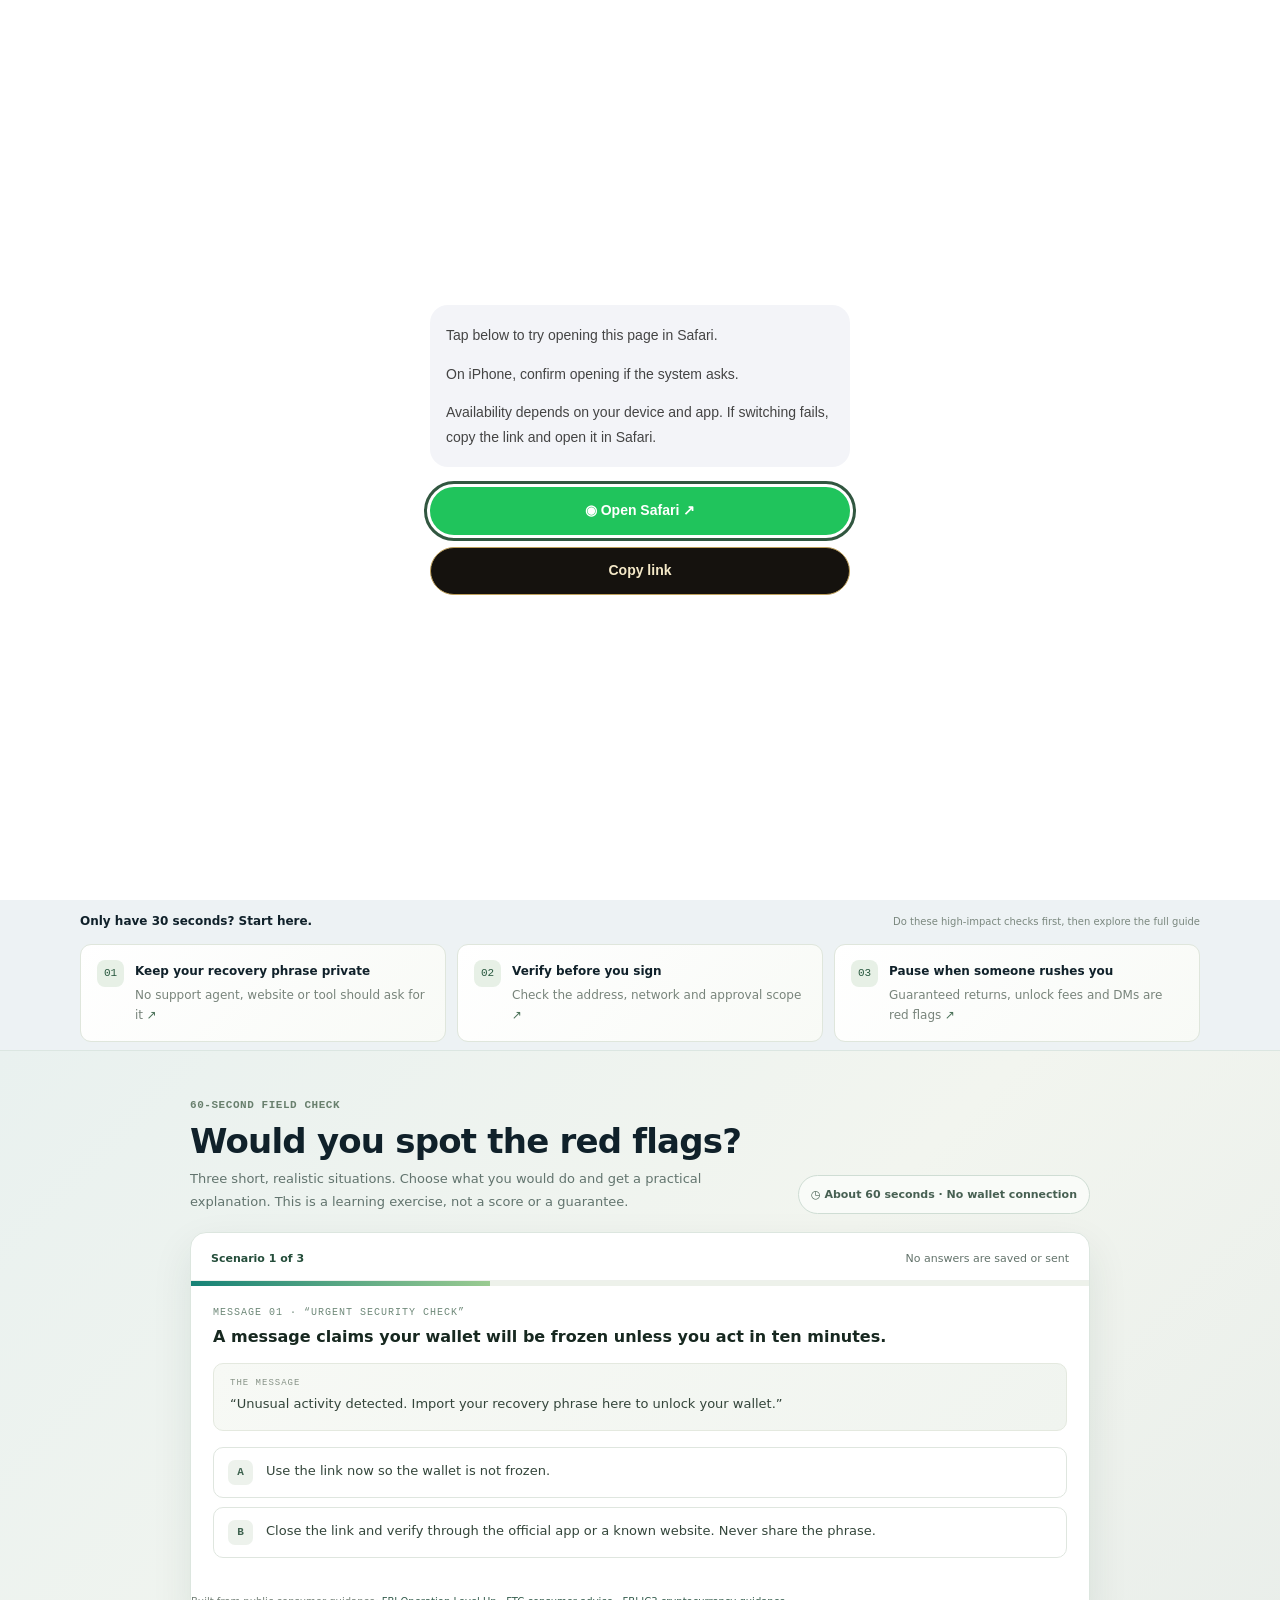
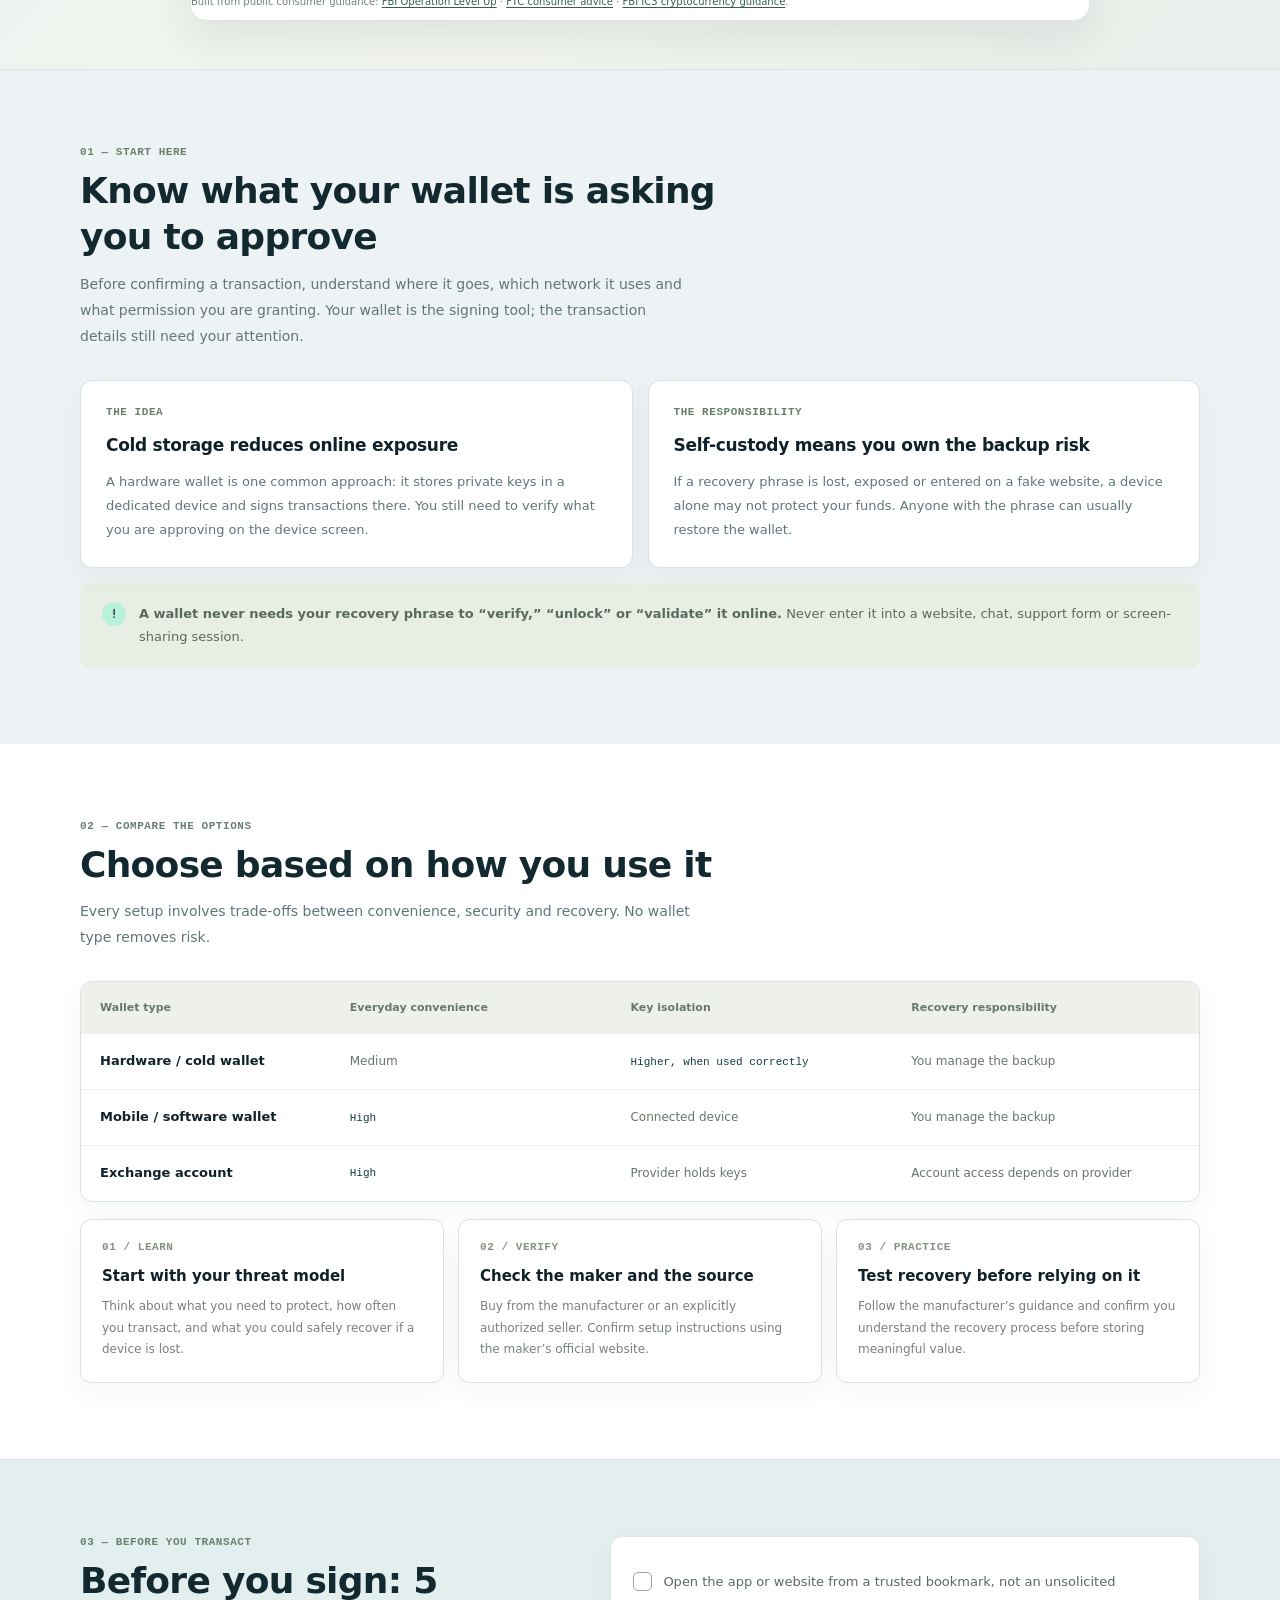
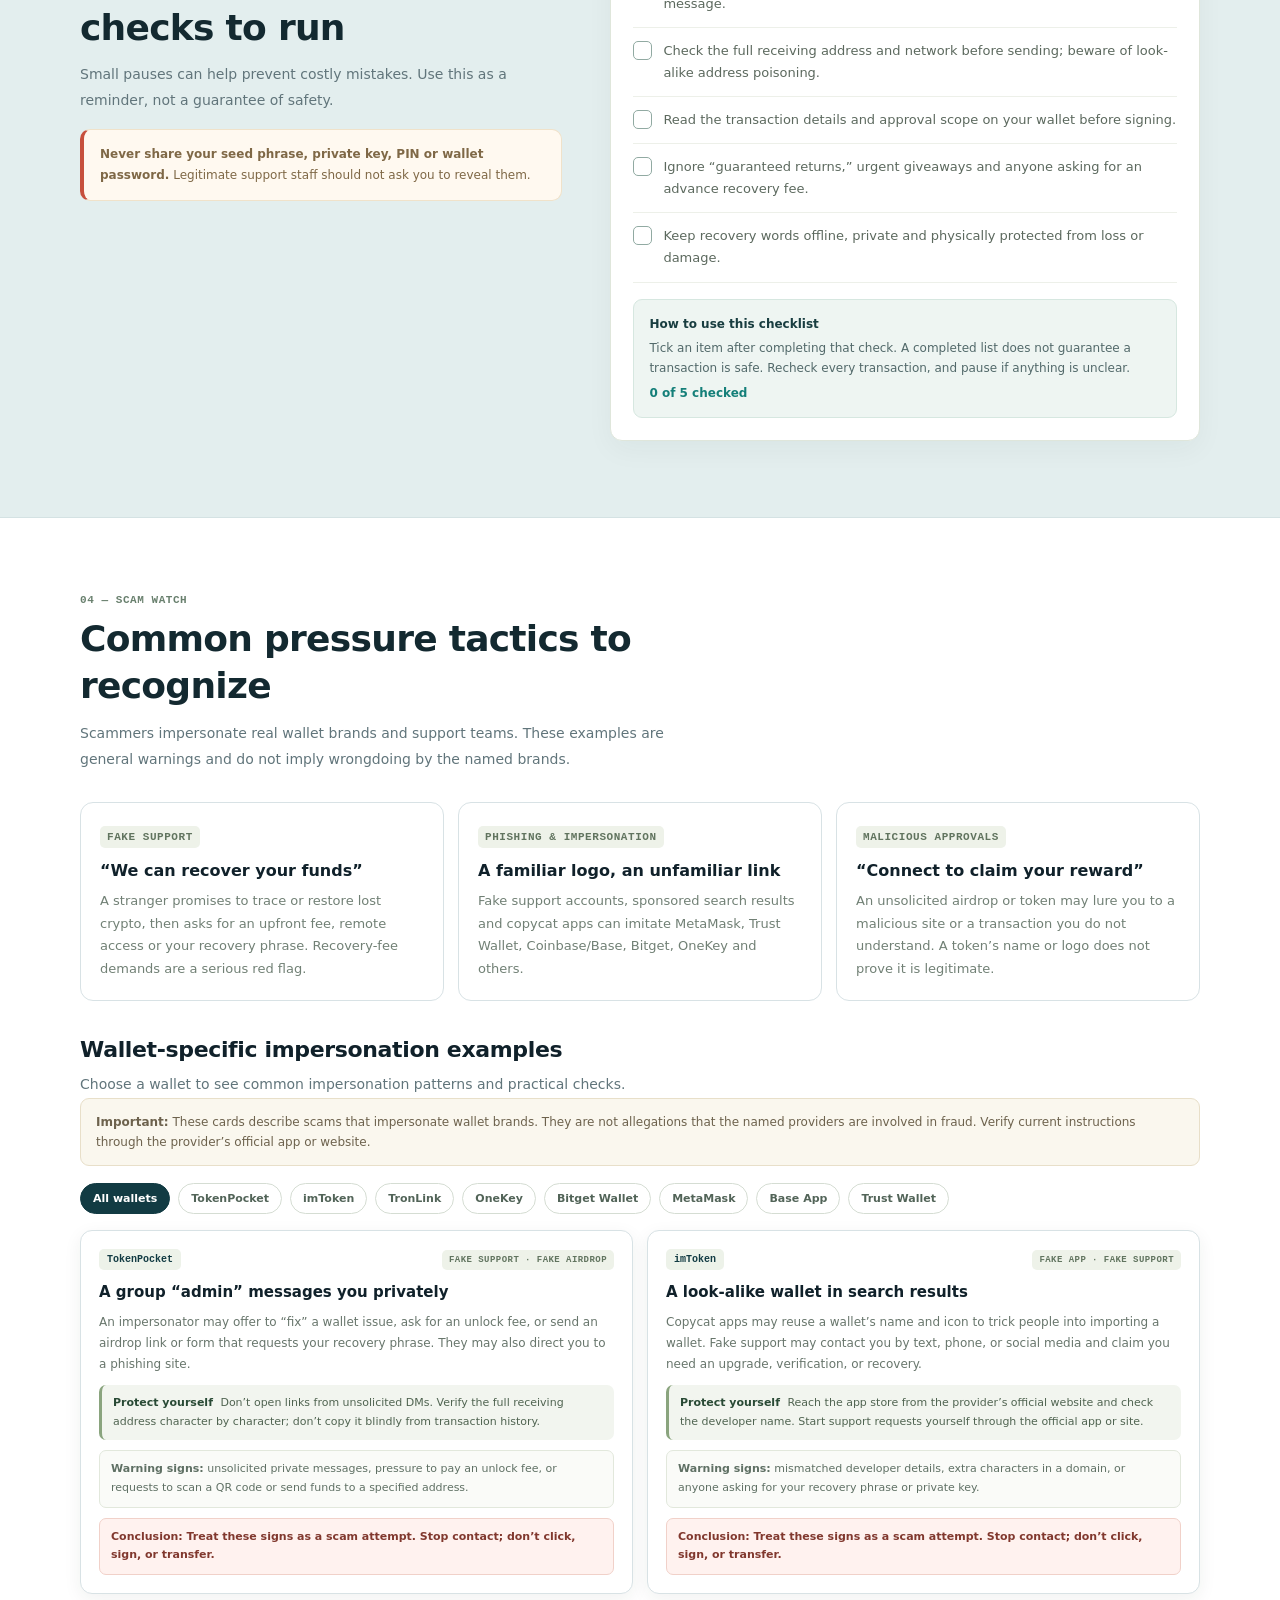
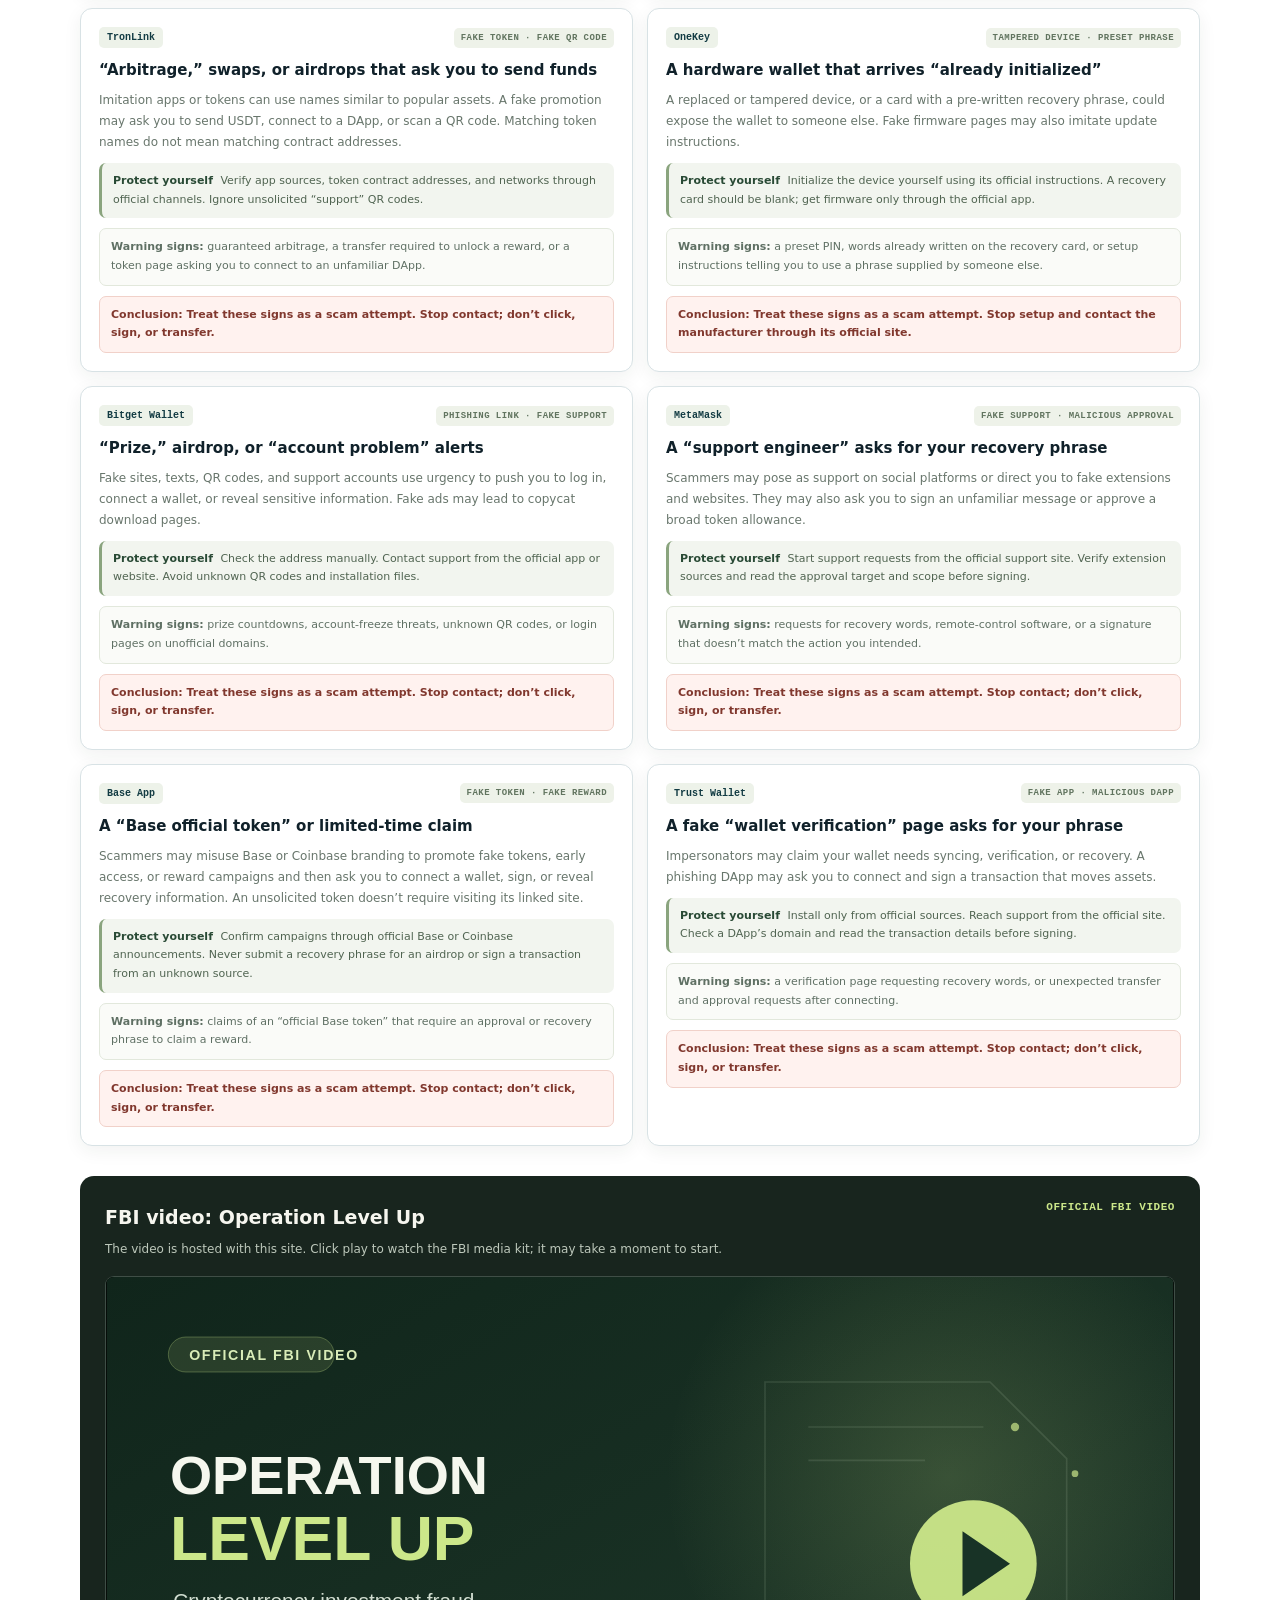
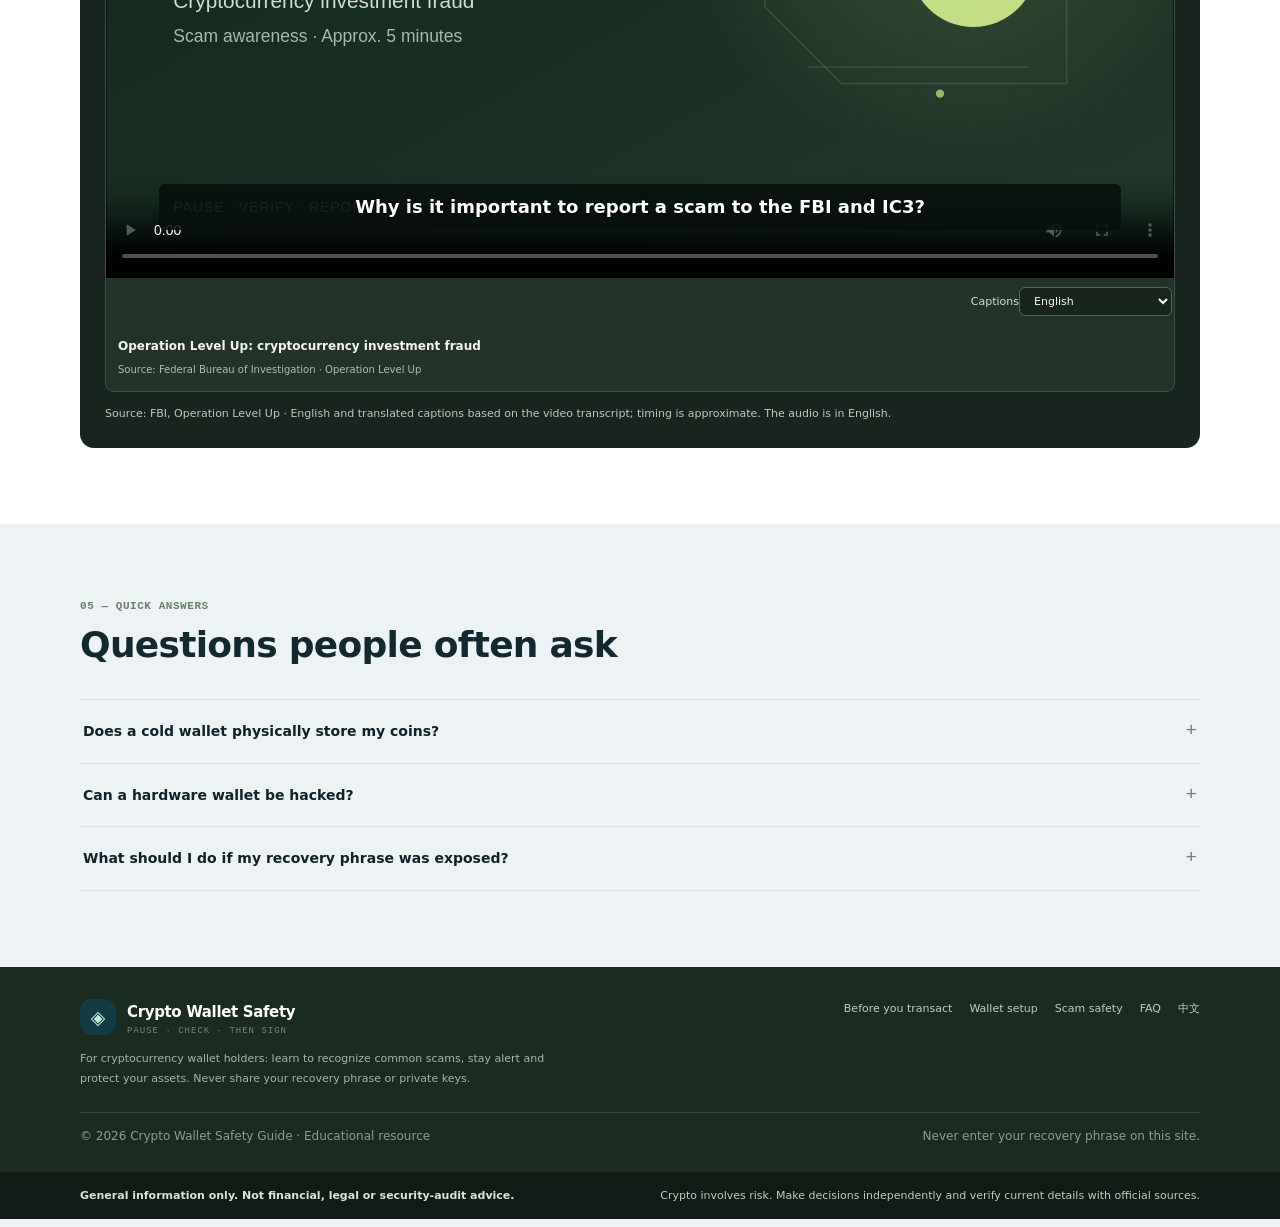
==== index.html @ dce1f58d "Show full-page Safari welcome with green launch and dark copy buttons" ====
<!doctype html>
<html lang="zh-CN">
<head><script src="language.js?v=20261005-9"></script>
<meta charset="utf-8">
<meta name="viewport" content="width=device-width,initial-scale=1">
<meta name="theme-color" content="#f5f5ef">
<meta name="description" content="冷钱包是什么、怎么选、如何安全备份？用清晰的入门指南了解冷钱包、硬件钱包、比特币冷存储与助记词安全。独立科普，不收集私钥或助记词。">
<meta name="keywords" content="冷钱包,冷钱包是什么,冷钱包安全吗,硬件钱包,比特币冷钱包,冷钱包怎么选,冷钱包怎么用,助记词安全">
<meta property="og:title" content="使用加密钱包交易前必读指南｜先检查，再签名">
<meta property="og:description" content="一份不卖钱包、不收集助记词的冷钱包入门指南。了解冷存储、硬件钱包选择与备份安全。">
<meta property="og:type" content="website">
<title>使用加密钱包交易前必读指南｜安全转账与防诈骗</title>
<style>
:root{--paper:#f5f5ef;--white:#fff;--ink:#18251e;--green:#244d3a;--lime:#cce78a;--muted:#778278;--line:#e4e8df;--warm:#e9eee5;--orange:#d4784d;--serif:Georgia,'Noto Sans SC',serif;--sans:'DM Sans','Noto Sans SC',sans-serif;--mono:'DM Mono',monospace}*{box-sizing:border-box}html{scroll-behavior:smooth;scroll-padding-top:82px}body{margin:0;color:var(--ink);background:var(--paper);font:14px/1.65 var(--sans);-webkit-font-smoothing:antialiased}a{color:inherit}.wrap{width:min(1120px,calc(100% - 56px));margin:auto}.topbar{height:70px;display:flex;align-items:center;justify-content:space-between;border-bottom:1px solid #dfe4db}.brand{display:flex;align-items:center;gap:11px;text-decoration:none;font-size:15px;font-weight:800;letter-spacing:-.4px}.brand-mark{width:33px;height:33px;border-radius:11px;background:var(--green);color:var(--lime);display:grid;place-items:center;font-size:17px}.brand small{display:block;font:9px var(--mono);letter-spacing:1px;color:#849087;margin-top:1px}.nav{display:flex;align-items:center;gap:27px}.nav a{font-size:11px;color:#68746b;text-decoration:none;transition:color .15s}.nav a:hover{color:var(--green)}.nav .nav-cta{padding:9px 13px;background:var(--green);color:white;border-radius:6px}.hero{padding:75px 0 67px;display:grid;grid-template-columns:1.06fr .94fr;align-items:center;gap:50px}.eyebrow{font:10px var(--mono);letter-spacing:1.7px;color:#69806e;text-transform:uppercase;display:flex;align-items:center;gap:9px}.eyebrow:before{content:'';height:1px;width:25px;background:#8aa07f}.hero h1{font-size:clamp(38px,5.6vw,65px);line-height:1.16;letter-spacing:-2.6px;margin:20px 0 17px;font-weight:600;max-width:560px}.hero h1 em{font-family:var(--serif);font-weight:400;color:var(--green);letter-spacing:-2px}.hero-copy{max-width:450px;color:#667269;font-size:14px;line-height:1.9}.hero-actions{display:flex;gap:10px;margin-top:27px;flex-wrap:wrap}.btn{display:inline-flex;align-items:center;justify-content:center;gap:8px;border-radius:6px;padding:12px 16px;text-decoration:none;font:600 11px var(--sans);border:1px solid transparent;cursor:pointer;transition:.18s}.btn-primary{color:white;background:var(--green)}.btn-primary:hover{background:#173c2b;transform:translateY(-1px)}.btn-outline{border-color:#d5ddd3;background:transparent;color:#415347}.btn-outline:hover{background:#fff}.hero-trust{margin-top:21px;display:flex;align-items:center;gap:16px;color:#7e897f;font-size:10px}.hero-trust span{display:flex;align-items:center;gap:6px}.hero-trust b{font-size:12px;color:var(--green)}.hero-art{min-height:390px;position:relative;display:grid;place-items:center}.orb{position:absolute;width:340px;height:340px;border-radius:50%;background:radial-gradient(circle at 40% 35%,#dfe9d6,#e7ebdf 58%,#eff0e7 70%);filter:blur(.2px)}.device{position:relative;width:212px;height:312px;border-radius:27px;background:linear-gradient(140deg,#29372e,#121d17 75%);box-shadow:0 28px 55px #1c302226,0 7px 16px #17231a22;transform:rotate(-7deg);display:flex;flex-direction:column;align-items:center;padding:23px 19px;color:white}.device-top{width:100%;display:flex;justify-content:space-between;align-items:center;color:#98a89b;font:8px var(--mono);letter-spacing:.8px}.device-hole{width:6px;height:6px;border-radius:50%;background:#617064}.device-screen{margin-top:42px;width:100%;height:110px;border:1px solid #46554a;border-radius:11px;background:linear-gradient(145deg,#1b2b20,#101912);display:grid;place-items:center;position:relative;overflow:hidden}.screen-glyph{font-size:36px;color:var(--lime);text-shadow:0 0 20px #cce78a4d}.screen-bottom{position:absolute;bottom:10px;font:7px var(--mono);letter-spacing:1px;color:#91a091}.device-button{width:39px;height:39px;border:1px solid #667368;border-radius:50%;margin-top:19px;display:grid;place-items:center;color:#c2cfbf;font-size:12px}.device-base{margin-top:auto;font:8px var(--mono);letter-spacing:2px;color:#96a398}.float-card{position:absolute;background:#fff;border:1px solid #e6e9e1;box-shadow:0 14px 35px #26342612;border-radius:8px;padding:12px 14px}.float-card.one{top:51px;right:14px}.float-card.two{bottom:50px;left:0}.float-kicker{font:8px var(--mono);color:#8b978c;letter-spacing:.8px}.float-main{font-size:11px;font-weight:700;margin-top:4px;display:flex;align-items:center;gap:7px}.float-icon{width:23px;height:23px;border-radius:6px;background:#edf2e8;display:grid;place-items:center;color:var(--green)}.trust-strip{border-top:1px solid var(--line);border-bottom:1px solid var(--line);padding:17px 0;display:flex;align-items:center;justify-content:center;gap:23px;color:#748075;font-size:10px}.trust-strip strong{color:#44584a;font-weight:600}.trust-item{display:flex;align-items:center;gap:7px}.trust-item i{font-style:normal;color:var(--green);font-size:13px}.section{padding:75px 0}.section-head{max-width:600px;margin-bottom:29px}.kicker{font:9px var(--mono);letter-spacing:1.6px;text-transform:uppercase;color:#788879;margin-bottom:10px}.section h2{font-size:31px;line-height:1.35;letter-spacing:-1px;font-weight:600;margin:0 0 10px}.section-intro{font-size:12px;color:#748075;line-height:1.85;margin:0;max-width:560px}.definition-grid{display:grid;grid-template-columns:1fr 1fr;gap:14px}.info-card{border:1px solid var(--line);border-radius:10px;background:#fff;padding:23px 24px}.info-card h3{font-size:15px;margin:0 0 8px;letter-spacing:-.3px}.info-card p{color:#758076;font-size:11px;line-height:1.85;margin:0}.info-tag{font:8px var(--mono);letter-spacing:.8px;color:#66816a;margin-bottom:13px}.callout{border-radius:9px;background:#e9eee4;padding:19px 22px;display:flex;gap:13px;align-items:flex-start;margin-top:14px;color:#596a5d;font-size:11px;line-height:1.8}.callout-mark{height:23px;width:23px;border-radius:50%;background:white;display:grid;place-items:center;flex:0 0 auto;color:var(--green)}.comparison{border:1px solid var(--line);border-radius:10px;background:#fff;overflow:hidden}.compare-head,.compare-row{display:grid;grid-template-columns:1.1fr 1.3fr 1.3fr 1.3fr;align-items:center;gap:10px;padding:15px 18px}.compare-head{background:#edf1e9;color:#68776b;font-size:9px;font-weight:700}.compare-row{border-top:1px solid #edf0e9;font-size:10px;color:#68746a}.compare-row strong{font-size:11px;color:var(--ink)}.check{font:10px var(--mono);color:var(--green)}.cross{font:10px var(--mono);color:#ac8069}.choose{display:grid;grid-template-columns:repeat(3,1fr);gap:13px;margin-top:16px}.choose-card{border:1px solid var(--line);border-radius:9px;background:#fff;padding:19px}.choose-num{font:9px var(--mono);color:#849184}.choose-card h3{font-size:13px;margin:10px 0 7px}.choose-card p{font-size:10px;line-height:1.8;color:#788279;margin:0}.choose-card .hint{margin-top:13px;padding-top:11px;border-top:1px solid #edf0e9;color:#526c56;font-size:9px}.checklist-section{background:#e8eee4;border-top:1px solid #dce5d9;border-bottom:1px solid #dce5d9}.checklist-layout{display:grid;grid-template-columns:.9fr 1.1fr;gap:50px;align-items:start}.checklist-box{background:white;border:1px solid #dfe6db;border-radius:10px;padding:21px}.check-row{display:flex;gap:10px;padding:11px 0;border-bottom:1px solid #edf0e9;color:#5c695e;font-size:10px;line-height:1.65}.check-row:last-child{border:0}.checkbox{width:16px;height:16px;border:1px solid #9bab98;border-radius:4px;flex:0 0 auto;margin-top:1px}.check-cta{display:flex;align-items:center;justify-content:space-between;gap:10px;margin-top:14px;padding-top:14px;border-top:1px solid #edf0e9}.check-cta small{color:#879187;font-size:9px}.warning{background:#fff9f0;border:1px solid #f0e2ca;color:#7f6846;border-radius:8px;padding:13px 15px;font-size:10px;line-height:1.75;margin-top:14px}.faq-list{border-top:1px solid var(--line)}details{border-bottom:1px solid var(--line)}summary{list-style:none;cursor:pointer;padding:18px 3px;display:flex;justify-content:space-between;gap:18px;align-items:center;font-size:12px;font-weight:600}summary::-webkit-details-marker{display:none}summary:after{content:'+';font:18px var(--mono);color:#71826f}details[open] summary:after{content:'−'}details p{margin:-3px 30px 18px 3px;color:#748075;font-size:11px;line-height:1.9;max-width:780px}details a{color:#365b42}.sources{margin-top:25px;display:flex;gap:9px;align-items:center;flex-wrap:wrap;color:#839084;font-size:9px}.sources a{color:#526c56;text-decoration:underline;text-underline-offset:3px}.footer{background:#1a2c20;color:#dce6d7;padding:30px 0 25px}.footer-main{display:flex;justify-content:space-between;gap:25px;align-items:flex-start}.footer .brand{color:white}.footer p{font-size:9px;line-height:1.8;color:#a6b4a4;max-width:440px;margin:13px 0 0}.footer-links{display:flex;gap:16px;flex-wrap:wrap}.footer-links a{font-size:9px;color:#c0cdbd;text-decoration:none}.footer-bottom{margin-top:24px;padding-top:13px;border-top:1px solid #ffffff20;color:#8f9d8e;font-size:8px;display:flex;justify-content:space-between;gap:12px}.toast{position:fixed;bottom:18px;left:50%;transform:translate(-50%,15px);padding:10px 15px;border-radius:7px;background:#1c3022;color:white;font-size:11px;opacity:0;pointer-events:none;transition:.2s;z-index:5}.toast.show{opacity:1;transform:translate(-50%,0)}
@media(max-width:800px){.wrap{width:min(100% - 38px,650px)}.nav{gap:15px}.hero{gap:22px;padding:55px 0 48px}.hero-art{min-height:325px}.orb{width:280px;height:280px}.device{transform:scale(.86) rotate(-7deg)}.float-card.one{right:-2px}.float-card.two{left:-2px}.section{padding:57px 0}.checklist-layout{gap:25px}.trust-strip{gap:13px}}
@media(max-width:620px){html{scroll-padding-top:15px}.wrap{width:calc(100% - 34px)}.topbar{height:auto;min-height:62px;flex-wrap:wrap;padding:12px 0;gap:12px}.brand{font-size:14px}.brand-mark{width:31px;height:31px}.nav{width:100%;order:2;justify-content:space-between;gap:6px;padding-top:10px;border-top:1px solid var(--line)}.nav a{font-size:9px}.nav .nav-cta{padding:6px 9px}.hero{grid-template-columns:1fr;gap:8px;padding:43px 0 32px}.hero h1{font-size:43px;letter-spacing:-1.8px;margin:15px 0 13px}.hero-copy{font-size:12px;max-width:390px}.hero-actions{margin-top:19px}.btn{padding:11px 13px}.hero-trust{gap:10px;font-size:9px;flex-wrap:wrap}.hero-art{min-height:290px;margin-top:0}.orb{width:255px;height:255px}.device{transform:scale(.78) rotate(-7deg)}.float-card.one{right:3px;top:31px}.float-card.two{left:0;bottom:29px}.trust-strip{justify-content:flex-start;overflow:auto;white-space:nowrap;padding:13px 0;font-size:9px;gap:13px}.section{padding:49px 0}.section h2{font-size:25px;letter-spacing:-.7px}.section-intro{font-size:11px}.definition-grid{grid-template-columns:1fr;gap:9px}.info-card{padding:17px}.info-card h3{font-size:14px}.info-card p{font-size:10px}.callout{font-size:10px;padding:15px}.compare-head,.compare-row{grid-template-columns:1.1fr 1fr 1fr;gap:7px;padding:12px 10px}.compare-head span:first-child{display:none}.compare-row strong{grid-column:1/-1;font-size:10px}.compare-head span{font-size:8px}.compare-row{font-size:9px}.choose{grid-template-columns:1fr;gap:8px}.choose-card{padding:15px}.choose-card h3{margin:6px 0}.choose-card .hint{margin-top:8px;padding-top:8px}.checklist-layout{grid-template-columns:1fr;gap:18px}.checklist-box{padding:15px}.check-row{font-size:9px;padding:9px 0}.check-cta{align-items:flex-start;flex-direction:column}.warning{font-size:9px}.faq-list summary{font-size:11px;padding:15px 2px}.faq-list details p{font-size:10px;margin-right:15px}.footer-main{flex-direction:column}.footer-bottom{flex-direction:column;gap:4px}.footer-links{gap:13px}}
.language-switch{max-width:140px;border:1px solid #d8e2e5;border-radius:8px;background:#fff;padding:7px 9px;color:#244d3a;font:600 11px var(--sans)}@media(max-width:650px){.language-switch{max-width:115px;padding:6px 7px}}
</style>
<script type="application/ld+json">
{"@context":"https://schema.org","@type":"FAQPage","mainEntity":[{"@type":"Question","name":"冷钱包是什么？","acceptedAnswer":{"@type":"Answer","text":"冷钱包通常指让私钥保持离线的钱包方式。硬件钱包是常见形式之一；冷存储是密钥管理方式，不代表资产没有风险。"}},{"@type":"Question","name":"冷钱包和硬件钱包一样吗？","acceptedAnswer":{"@type":"Answer","text":"不完全一样。硬件钱包是一种专用设备，冷存储描述的是让私钥离线保存或签名的方式。"}},{"@type":"Question","name":"冷钱包助记词可以拍照或存云盘吗？","acceptedAnswer":{"@type":"Answer","text":"不建议。助记词或钱包备份不应分享，也不应做截图、照片或云端数字副本。具体恢复和备份方法应以设备厂商的官方说明为准。"}}]}
</script>
<style>
.scam-section{background:#f0f1e9;border-top:1px solid #e1e5da;border-bottom:1px solid #e1e5da}.scam-disclaimer{display:flex;gap:11px;align-items:flex-start;padding:14px 16px;border:1px solid #e5dec9;background:#faf7ed;border-radius:8px;color:#746746;font-size:10px;line-height:1.8;margin-bottom:17px}.scam-disclaimer strong{color:#574a2d}.wallet-filters{display:flex;gap:7px;flex-wrap:wrap;margin:0 0 15px}.wallet-filter{border:1px solid #d9dfd4;background:#f8f9f4;color:#657165;border-radius:999px;padding:7px 11px;font:10px var(--sans);cursor:pointer;transition:.15s}.wallet-filter:hover,.wallet-filter.active{background:var(--green);border-color:var(--green);color:white}.scam-grid{display:grid;grid-template-columns:repeat(2,minmax(0,1fr));gap:11px}.scam-card{background:#fff;border:1px solid #e2e7de;border-radius:9px;padding:17px;min-width:0;box-shadow:0 5px 18px #26342608}.scam-card[hidden]{display:none}.scam-card-top{display:flex;align-items:center;justify-content:space-between;gap:8px;margin-bottom:13px}.wallet-name{font:600 10px var(--mono);color:var(--green);background:#edf2e9;padding:5px 8px;border-radius:5px}.scam-type{font-size:8px;color:#8a7754;text-align:right}.scam-card h3{font-size:13px;line-height:1.5;margin:0 0 7px;letter-spacing:-.2px}.scam-card p{font-size:10px;line-height:1.8;color:#748075;margin:0}.scam-action{margin-top:11px;padding:9px 10px;border-left:2px solid #90a980;background:#f5f7f1;color:#5f6e60;font-size:9px;line-height:1.75}.scam-action b{color:#365b42;margin-right:5px}.scam-signal{margin-top:9px;padding:9px 10px;border:1px solid #e8eadf;border-radius:6px;background:#fbfcf8;color:#687568;font-size:9px;line-height:1.7}.scam-verdict{margin-top:7px;padding:8px 10px;border-radius:6px;background:#fff0ed;color:#8b342b;font-size:10px;line-height:1.7;font-weight:600}.scam-verdict b{font-weight:800}.incident-note{margin-top:18px;padding:14px 16px;border:1px solid #e6d9c7;border-radius:8px;background:#faf6ef}.incident-note strong{font-size:11px;color:#6b4e30}.incident-note p{font-size:10px;line-height:1.8;color:#736b5d;margin:6px 0 0}.scam-bottom{display:flex;justify-content:space-between;align-items:center;gap:16px;border-top:1px solid #dce2d7;margin-top:17px;padding-top:17px}.scam-bottom strong,.scam-bottom span{display:block}.scam-bottom strong{font-size:11px}.scam-bottom span{font-size:9px;color:#718071;margin-top:4px}
@media(max-width:620px){.wallet-filters{flex-wrap:nowrap;overflow-x:auto;padding:0 0 7px;scrollbar-width:thin}.wallet-filter{white-space:nowrap;flex:0 0 auto}.scam-grid{grid-template-columns:1fr;gap:8px}.scam-card{padding:14px}.scam-card h3{font-size:12px}.scam-bottom{align-items:flex-start;flex-direction:column}.scam-bottom .btn{width:100%}}
.language-switch{max-width:140px;border:1px solid #d8e2e5;border-radius:8px;background:#fff;padding:7px 9px;color:#244d3a;font:600 11px var(--sans)}@media(max-width:650px){.language-switch{max-width:115px;padding:6px 7px}}
</style>
<style>
.fraud-map-title{font-size:13px;margin:25px 0 10px}.fraud-map{display:grid;grid-template-columns:repeat(5,minmax(0,1fr));gap:8px;margin-bottom:22px}.fraud-kind{background:#fff;border:1px solid #e2e7de;border-radius:8px;padding:12px;min-height:105px}.fraud-kind b{display:block;font-size:10px;color:#365b42;margin-bottom:5px}.fraud-kind p{font-size:9px;line-height:1.7;color:#788279;margin:0}.defense-grid{display:grid;grid-template-columns:repeat(3,1fr);gap:9px;margin:0 0 24px}.defense-card{border-radius:8px;background:#e5ebdf;padding:13px 14px}.defense-card b{display:block;font-size:10px;color:#365b42;margin-bottom:4px}.defense-card span{font-size:9px;color:#667467;line-height:1.7;display:block}.video-panel{border:1px solid #dfe5da;border-radius:10px;background:#fff;padding:20px;margin:26px 0}.video-head{display:flex;justify-content:space-between;align-items:end;gap:16px;margin-bottom:13px}.video-head h3{font-size:16px;margin:0 0 4px}.video-head p{font-size:9px;color:#7a857b;margin:0}.video-grid{display:grid;grid-template-columns:repeat(3,1fr);gap:9px}.video-card{display:flex;flex-direction:column;min-height:135px;text-decoration:none;border:1px solid #e7ebe4;border-radius:8px;padding:13px;background:linear-gradient(145deg,#f7f8f3,#fff);transition:.16s}.video-card:hover{border-color:#aab9a5;transform:translateY(-2px)}.video-play{width:29px;height:29px;display:grid;place-items:center;background:#e9efe4;border-radius:50%;color:#31553c;margin-bottom:9px;font-size:11px}.video-card strong{font-size:10px;line-height:1.5}.video-card span:last-child{font-size:8px;color:#7b877c;margin-top:auto;padding-top:7px}
@media(max-width:800px){.fraud-map{grid-template-columns:repeat(2,minmax(0,1fr))}.video-grid{grid-template-columns:1fr 1fr}}
@media(max-width:620px){.fraud-map{grid-template-columns:1fr 1fr}.fraud-kind{min-height:0}.defense-grid{grid-template-columns:1fr}.video-panel{padding:14px}.video-head{display:block}.video-grid{grid-template-columns:1fr}}
.language-switch{max-width:140px;border:1px solid #d8e2e5;border-radius:8px;background:#fff;padding:7px 9px;color:#244d3a;font:600 11px var(--sans)}@media(max-width:650px){.language-switch{max-width:115px;padding:6px 7px}}
</style><style>
.video-grid{grid-template-columns:repeat(2,minmax(0,1fr))}.video-embed{min-width:0;border:1px solid #e7ebe4;border-radius:8px;padding:12px;background:#f9faf6}.video-embed h4{font-size:11px;margin:0 0 9px}.video-frame{aspect-ratio:16/9;background:#17251c;border-radius:6px;overflow:hidden}.video-frame iframe,.video-frame video{display:block;width:100%;height:100%;border:0;object-fit:contain;background:#111}.video-embed p{font-size:8px;color:#7b877c;margin:7px 0 0}
@media(max-width:620px){.video-grid{grid-template-columns:1fr}}
.language-switch{max-width:140px;border:1px solid #d8e2e5;border-radius:8px;background:#fff;padding:7px 9px;color:#244d3a;font:600 11px var(--sans)}@media(max-width:650px){.language-switch{max-width:115px;padding:6px 7px}}
</style><style>
/* 防骗区：柔和的浅鼠尾草绿与暖白层次 */
.scam-section{background:radial-gradient(ellipse at 8% 0%,rgba(218,233,219,.72),transparent 36%),linear-gradient(135deg,#f3f6f1 0%,#edf2ed 54%,#f5f3ec 100%);border-color:#dce6dc}
.scam-section .scam-card{background:rgba(255,255,255,.96);border-color:#dce5dc;box-shadow:0 8px 24px rgba(34,61,43,.07);transition:transform .18s ease,box-shadow .18s ease,border-color .18s ease}
.scam-section .scam-card:hover{transform:translateY(-2px);border-color:#c5d5c5;box-shadow:0 13px 30px rgba(34,61,43,.11)}
.scam-section .scam-signal{background:#f8faf6;border-color:#e1e8dd;color:#5e6e61}
.scam-section .scam-verdict{background:#fff1ee;border:1px solid #f3d8d1;color:#8b342b}
.scam-section .incident-note{background:rgba(255,250,241,.9);border-color:#e9deca}
@media(prefers-reduced-motion:reduce){.scam-section .scam-card{transition:none}.scam-section .scam-card:hover{transform:none}}
.language-switch{max-width:140px;border:1px solid #d8e2e5;border-radius:8px;background:#fff;padding:7px 9px;color:#244d3a;font:600 11px var(--sans)}@media(max-width:650px){.language-switch{max-width:115px;padding:6px 7px}}
</style>
<style>
.hero{position:relative;margin-top:22px;margin-bottom:26px;padding-left:clamp(24px,4vw,48px);padding-right:clamp(24px,4vw,48px);border:1px solid #dfe9df;border-radius:20px;background:#f2f6f1 url('[data-uri]') center/cover no-repeat;box-shadow:0 18px 45px rgba(35,65,45,.055)}
@media(max-width:800px){.hero{margin-top:14px;margin-bottom:20px;padding-left:25px;padding-right:25px;background-position:58% center}}
@media(max-width:620px){.hero{margin-top:10px;margin-bottom:14px;padding:36px 18px 24px;background-position:62% center;border-radius:15px}.hero-art{background:radial-gradient(ellipse at center,rgba(231,241,232,.48),transparent 72%)}}
.language-switch{max-width:140px;border:1px solid #d8e2e5;border-radius:8px;background:#fff;padding:7px 9px;color:#244d3a;font:600 11px var(--sans)}@media(max-width:650px){.language-switch{max-width:115px;padding:6px 7px}}
</style><style>
.video-frame{position:relative}
.subtitle-overlay{position:absolute;z-index:4;left:5%;right:5%;bottom:48px;padding:9px 14px;border-radius:6px;background:rgba(8,16,12,.86);color:#fff;text-align:center;font:600 clamp(13px,1.5vw,18px)/1.55 system-ui,sans-serif;text-shadow:0 1px 2px #000;white-space:pre-line;pointer-events:none}
.subtitle-overlay[hidden]{display:none}
.subtitle-bar{display:flex;justify-content:flex-end;align-items:center;gap:9px;padding:9px 2px;color:#d5ded5;font:11px system-ui,sans-serif}
.subtitle-bar select{border:1px solid #526559;border-radius:6px;background:#17251d;color:#f5f8f3;padding:6px 10px;font:inherit;cursor:pointer}
@media(max-width:620px){.subtitle-overlay{bottom:42px;left:3%;right:3%;padding:7px 9px;font-size:12px}.subtitle-bar{font-size:10px}}
.language-switch{max-width:140px;border:1px solid #d8e2e5;border-radius:8px;background:#fff;padding:7px 9px;color:#244d3a;font:600 11px var(--sans)}@media(max-width:650px){.language-switch{max-width:115px;padding:6px 7px}}
</style><style>
/* A cooler, editorial wallet-safety look with an original coin-orbit illustration. */
body{background:#edf2f4;color:#10212a}
.topbar{border-color:#d8e2e5}.brand-mark{background:#123b43;color:#b8f2db}.brand small{color:#6c858b}.nav a{color:#50666e}.nav a:hover{color:#087d78}.nav .nav-cta{background:#123b43}
.hero{overflow:hidden;isolation:isolate;min-height:500px;padding-top:64px;padding-bottom:62px;border:1px solid #17333a;border-radius:24px;background:radial-gradient(ellipse at 78% 46%,rgba(26,105,103,.46),transparent 35%),radial-gradient(ellipse at 10% 100%,rgba(21,74,83,.42),transparent 44%),linear-gradient(125deg,#0b1d27 0%,#102d35 56%,#123f43 100%);box-shadow:0 28px 70px rgba(22,55,61,.16);color:#eff8f6}
.hero:after{content:"";position:absolute;inset:0;z-index:-1;opacity:.22;background-image:linear-gradient(120deg,transparent 0 48%,rgba(178,232,216,.17) 48.1%,transparent 48.3%),radial-gradient(circle at 72% 28%,#9cebd1 0 1px,transparent 2px),radial-gradient(circle at 91% 68%,#9cebd1 0 1px,transparent 2px);background-size:auto,46px 46px,61px 61px;mask-image:linear-gradient(90deg,transparent 30%,#000 100%);pointer-events:none}
.hero .eyebrow{color:#9bcfc2}.hero .eyebrow:before{background:#59cbb1}.hero h1{color:#f4faf8}.hero h1 em{color:#8fe2c6}.hero-copy{color:#b5c9c9}.hero-trust{color:#9eb4b7}.hero-trust b{color:#8fe2c6}.hero .btn-primary{background:#a7efcf;color:#0c2927}.hero .btn-primary:hover{background:#c4f7df}.hero .btn-outline{border-color:#577276;color:#e6f1ef;background:rgba(255,255,255,.035)}.hero .btn-outline:hover{background:rgba(255,255,255,.1)}
.hero-art{min-height:390px}.orb{width:350px;height:350px;background:radial-gradient(circle at 48% 42%,rgba(81,181,158,.25),rgba(59,126,126,.12) 48%,transparent 72%);border:1px solid rgba(166,226,207,.13);box-shadow:0 0 90px rgba(76,201,171,.12)}
.device{z-index:1;width:213px;height:302px;border:1px solid rgba(183,228,213,.27);background:linear-gradient(145deg,#1b3740,#10232c 78%);box-shadow:0 27px 60px rgba(0,0,0,.38),inset 0 1px rgba(255,255,255,.12);transform:rotate(-5deg)}.device-screen{border-color:#527a76;background:linear-gradient(145deg,#193c3d,#101f28)}.screen-glyph{color:#a5f0cf;text-shadow:0 0 24px rgba(127,243,199,.55)}.device-top,.device-base{color:#a7c6bb}.device-button{border-color:#6d9a8a;color:#b8ead4}
.coin{z-index:3;position:absolute;display:grid;place-items:center;right:5%;top:3%;width:94px;height:94px;border-radius:50%;background:radial-gradient(circle at 32% 25%,#fff0b4,#e7b84f 53%,#91632c);border:5px solid #f3d378;color:#fff9df;box-shadow:0 15px 38px rgba(0,0,0,.3),0 0 40px rgba(250,196,87,.14);font-size:42px}
.token{position:absolute;z-index:3;width:56px;height:56px;display:grid;place-items:center;border-radius:50%;font:bold 22px Georgia,serif;color:#e9f6f1;background:linear-gradient(145deg,#335b61,#142f39);border:1px solid rgba(203,241,227,.37);box-shadow:0 14px 28px rgba(0,0,0,.32),inset 0 1px rgba(255,255,255,.18)}.token-eth{top:19%;left:13%;color:#cbd5ff}.token-usdc{bottom:18%;right:11%;color:#a7d9ff}.token-sol{bottom:13%;left:15%;color:#b0f3c7;font-size:30px}
.float-card{z-index:4;width:max-content;max-width:calc(100% - 16px);white-space:nowrap;background:rgba(14,36,43,.87);border-color:rgba(192,229,215,.22);box-shadow:0 14px 36px rgba(0,0,0,.2);color:#eaf5f1;backdrop-filter:blur(12px)}.float-kicker{color:#9dbab4}.float-icon{background:#234941;color:#b5f0d2}.float-card.one{top:62px;left:-2px;right:auto}.float-card.two{bottom:34px;right:-4px;left:auto}
.trust-strip{border-color:#d8e2e5;color:#647b80}.trust-strip strong,.trust-item i{color:#147f79}.section h2{color:#132930}.section-intro,.info-card p{color:#61757b}.info-card,.choose-card,.checklist-box,.comparison{box-shadow:0 9px 28px rgba(17,49,57,.045)}.checklist-section{background:#e3eeee;border-color:#d4e2e3}
@media(max-width:800px){.hero{min-height:0;padding-top:48px;padding-bottom:42px}.hero-art{min-height:325px}.orb{width:285px;height:285px}.device{transform:scale(.86) rotate(-5deg)}}
@media(max-width:620px){.topbar{background:#edf2f4}.hero{padding:36px 18px 24px;min-height:0;border-radius:19px;background-position:center}.hero-art{min-height:275px;margin-top:5px}.orb{width:245px;height:245px}.device{transform:scale(.74) rotate(-5deg)}.coin{width:70px;height:70px;font-size:31px;right:3%;top:2%}.token{width:43px;height:43px;font-size:18px}.token-sol{font-size:23px}.float-card{padding:9px 10px}.float-card.one{top:23px;left:-2px;right:auto}.float-card.two{bottom:19px;right:-4px;left:auto}.hero:after{mask-image:linear-gradient(90deg,transparent 3%,#000 100%)}}

.language-switch{max-width:140px;border:1px solid #d8e2e5;border-radius:8px;background:#fff;padding:7px 9px;color:#244d3a;font:600 11px var(--sans)}@media(max-width:650px){.language-switch{max-width:115px;padding:6px 7px}}
</style><style>
/* Stronger, more editorial hero typography. */
.hero h1{font-size:clamp(48px,6.1vw,72px);line-height:1.08;letter-spacing:-2.4px;font-weight:720;text-wrap:balance;max-width:650px;text-shadow:0 2px 24px rgba(117,220,192,.08)}
.hero h1 em{font-weight:500;letter-spacing:-1.6px;display:inline-block;margin-top:3px}
@media(max-width:800px){.hero h1{font-size:clamp(48px,7vw,64px);letter-spacing:-1.9px}}
@media(max-width:620px){.hero h1{font-size:clamp(44px,11.5vw,52px);line-height:1.12;letter-spacing:-1.4px;margin:17px 0 15px}.hero h1 em{letter-spacing:-1px}}
.language-switch{max-width:140px;border:1px solid #d8e2e5;border-radius:8px;background:#fff;padding:7px 9px;color:#244d3a;font:600 11px var(--sans)}@media(max-width:650px){.language-switch{max-width:115px;padding:6px 7px}}
</style><style>
.check-row{align-items:flex-start;cursor:pointer;transition:background .15s,color .15s}.check-row:hover{color:#183d40}.checkbox{appearance:none;-webkit-appearance:none;width:17px;height:17px;margin:1px 0 0;border:1.5px solid #91aaa2;border-radius:5px;background:#fff;flex:0 0 auto;cursor:pointer;transition:background .15s,border-color .15s,box-shadow .15s}.checkbox:checked{border-color:#16796f;background:#16796f url("data:image/svg+xml,%3Csvg xmlns='http://www.w3.org/2000/svg' viewBox='0 0 16 16'%3E%3Cpath d='m3 8 3.2 3.1L13 4.5' fill='none' stroke='white' stroke-width='2' stroke-linecap='round' stroke-linejoin='round'/%3E%3C/svg%3E") center/12px 12px no-repeat}.checkbox:focus-visible{outline:3px solid rgba(69,190,159,.28);outline-offset:2px}.checklist-note{margin-top:16px;padding:14px 15px;display:grid;gap:4px;border-radius:9px;background:#eef5f2;border:1px solid #d6e7e0;color:#52696a;font-size:11px;line-height:1.7}.checklist-note strong{color:#183d40;font-size:12px}.check-progress{color:#147f79;font-weight:700}
@media(max-width:620px){.checklist-note{font-size:10px;padding:12px}}
 .quick-start{padding:25px 0 8px}.quick-start-head{display:flex;align-items:baseline;justify-content:space-between;gap:16px;margin:0 0 12px}.quick-start-head strong{font-size:12px}.quick-start-head span{font-size:10px;color:#7b887f}.quick-grid{display:grid;grid-template-columns:repeat(3,1fr);gap:11px}.quick-card{display:flex;align-items:flex-start;gap:11px;min-height:88px;padding:15px 16px;border:1px solid #dfe6dc;border-radius:11px;background:linear-gradient(135deg,#fff,#f8faf6);text-decoration:none;transition:transform .18s,border-color .18s,box-shadow .18s}.quick-card:hover{transform:translateY(-2px);border-color:#b8cbb6;box-shadow:0 10px 24px #183b2410}.quick-num{width:27px;height:27px;border-radius:8px;display:grid;place-items:center;flex:0 0 auto;background:#e7f0e6;color:#28583f;font:11px var(--mono)}.quick-card b{display:block;font-size:12px;margin:1px 0 3px}.quick-card small{display:block;color:#78847b;font-size:10px;line-height:1.55}.quick-card small:after{content:'  ↗';color:#4a7158}@media(max-width:620px){.quick-start{padding:16px 0 2px}.quick-start-head{align-items:flex-start;flex-direction:column;gap:2px}.quick-grid{grid-template-columns:1fr;gap:8px}.quick-card{min-height:0;padding:12px 13px}}
.language-switch{max-width:140px;border:1px solid #d8e2e5;border-radius:8px;background:#fff;padding:7px 9px;color:#244d3a;font:600 11px var(--sans)}@media(max-width:650px){.language-switch{max-width:115px;padding:6px 7px}}
</style><style>
/* H5 refinements: easier thumb navigation and comfortable reading on small screens. */
@media(max-width:620px){html{scroll-padding-top:112px}.topbar{position:sticky;top:0;z-index:40;width:100%;padding:9px 17px 8px;background:rgba(237,242,244,.96);backdrop-filter:blur(12px);border-bottom:1px solid #d8e2e5}.nav{width:calc(100% + 34px);margin:0 -17px;padding:8px 17px 1px;justify-content:flex-start;overflow-x:auto;overscroll-behavior-x:contain;scrollbar-width:none;gap:17px}.nav::-webkit-scrollbar{display:none}.nav a{flex:0 0 auto;font-size:11px;white-space:nowrap}.nav .nav-cta{padding:8px 11px;min-height:36px}.hero{margin-top:9px;padding:29px 16px 16px}.hero h1{font-size:clamp(37px,10vw,41px);line-height:1.08;letter-spacing:-1.25px}.hero-copy{font-size:14px;line-height:1.7}.hero-actions{gap:8px}.hero-actions .btn{min-height:44px;padding:10px 11px;font-size:11px}.hero-trust{font-size:10px;line-height:1.5}.trust-strip{width:calc(100% - 34px);margin:0 auto;justify-content:center;flex-wrap:wrap;overflow:visible;white-space:normal;padding:14px 10px;font-size:10px;gap:7px 13px;text-align:center}.trust-item{justify-content:center}.hero-art{min-height:195px;margin-top:0}.orb{width:190px;height:190px}.device{transform:scale(.58) rotate(-5deg)}.coin{width:58px;height:58px;font-size:26px;right:4%;top:1%;border-width:4px}.token{width:36px;height:36px;font-size:16px}.token-sol{font-size:20px}.float-card{padding:7px 8px}.float-kicker{font-size:7px}.float-main{font-size:9px}.float-card.one{top:10px;left:0;right:auto}.float-card.two{bottom:5px;right:0;left:auto}.section-intro{font-size:13px;line-height:1.75}.info-card p,.choose-card p,.scam-card p,.fraud-kind p{font-size:12px;line-height:1.75}.check-row{font-size:12px;line-height:1.65;padding:12px 0}.checkbox{width:20px;height:20px}.faq-list summary{font-size:14px;line-height:1.55;padding:16px 2px}.faq-list details p{font-size:12px;line-height:1.8}.quick-card b{font-size:13px}.quick-card small{font-size:11px}.video-panel{margin-top:22px}.video-head h3{font-size:16px}.video-head p{font-size:12px;line-height:1.65}.wallet-filter{min-height:38px;padding:8px 11px}.scam-section .scam-card:hover{transform:none}.footer{padding-bottom:calc(25px + env(safe-area-inset-bottom))}}
<style>.filter-hint{margin:24px 0 10px;color:#6f7f75;font-size:12px;line-height:1.7}@media(max-width:620px){.filter-hint{margin:20px 0 9px;font-size:12px}}.language-switch{max-width:140px;border:1px solid #d8e2e5;border-radius:8px;background:#fff;padding:7px 9px;color:#244d3a;font:600 11px var(--sans)}@media(max-width:650px){.language-switch{max-width:115px;padding:6px 7px}}
</style><link rel="stylesheet" href="polish.css?v=visitor-check-3"><link rel="stylesheet" href="welcome.css?v=20261006-4">
</head>
<body id="top">
<header class="wrap topbar"><a class="brand" href="#top"><span class="brand-mark">◈</span><span>加密钱包安全指南<small>PAUSE · CHECK · THEN SIGN</small></span></a><nav class="nav" aria-label="主导航"><a href="#basics">交易前必读</a><a href="#compare">怎么选择</a><a href="#checklist">安全清单</a><a href="#scams">防骗指南</a><a href="#faq">常见问题</a><select class="language-switch" id="language-switch" aria-label="Language"><option value="auto">Auto / 自动</option><option value="zh">简体中文</option><option value="en">English</option><option value="es">Español</option><option value="fr">Français</option><option value="de">Deutsch</option><option value="ja">日本語</option><option value="ko">한국어</option><option value="pt">Português</option></select><a class="nav-cta" href="#checklist">开始自查 ↗</a></nav></header>
<main>
<section class="wrap hero"><div><div class="eyebrow">CRYPTO WALLET TRANSACTION GUIDE</div><h1>使用钱包交易前<br><em>先停一下。</em></h1><p class="hero-copy">转账、兑换或连接 DApp 前，先核对地址、网络和签名权限。这份独立指南帮你识别常见风险，再决定是否继续。</p><div class="hero-actions"><a class="btn btn-primary" href="#one-minute-check">开始 60 秒防骗自查 <span>↓</span></a><a class="btn btn-outline" href="#checklist">查看安全清单　↗</a></div><div class="hero-trust"><span><b>✓</b> 独立入门内容</span><span><b>✓</b> 不卖钱包</span><span><b>✓</b> 不收集助记词</span></div></div>
<div class="hero-art" aria-label="加密货币与钱包安全主题插画"><div class="orb"></div><div class="coin" aria-hidden="true">₿</div><span class="token token-eth" aria-hidden="true">◆</span><span class="token token-usdc" aria-hidden="true">$</span><span class="token token-sol" aria-hidden="true">≋</span><div class="device"><div class="device-top"><span>SECURE ELEMENT</span><i class="device-hole"></i></div><div class="device-screen"><div class="screen-glyph">◈</div><div class="screen-bottom">OFFLINE SIGNING</div></div><div class="device-button">●</div><div class="device-base">COLD STORAGE</div></div><div class="float-card one"><div class="float-kicker">PRIVATE KEY</div><div class="float-main"><span class="float-icon">⌑</span>不离开设备</div></div><div class="float-card two"><div class="float-kicker">YOUR BACKUP</div><div class="float-main"><span class="float-icon">✓</span>只由你保管</div></div></div></section>
<div class="trust-strip"><strong>先了解，再选择</strong><span class="trust-item"><i>01</i> 理解私钥</span><span class="trust-item"><i>02</i> 比较使用方式</span><span class="trust-item"><i>03</i> 安全备份</span><span class="trust-item"><i>04</i> 小额测试</span></div>
<section class="wrap quick-start" aria-label="快速安全检查"><div class="quick-start-head"><strong>只看 30 秒？先记住这三条</strong><span>先做最重要的检查，再按需阅读完整指南</span></div><div class="quick-grid"><a class="quick-card" href="#checklist"><span class="quick-num">01</span><span><b>助记词只由你保管</b><small>任何客服、网站或工具都不该索要它</small></span></a><a class="quick-card" href="#checklist"><span class="quick-num">02</span><span><b>签名前核对地址与权限</b><small>看清收款地址、网络和授权范围</small></span></a><a class="quick-card" href="#scams"><span class="quick-num">03</span><span><b>遇到催促先暂停</b><small>高回报、解冻费和私信客服都需警惕</small></span></a></div></section>
<section class="scenario-section" id="one-minute-check" aria-labelledby="scenario-title"><div class="scenario-wrap"><div class="scenario-intro"><div><div class="kicker">60 秒 · 实战自查</div><h2 id="scenario-title">这些危险信号，你能看出来吗？</h2><p>三个常见诈骗情境，选出你会采取的做法，马上看解析。这是学习练习，不打分，也不能保证真实交易安全。</p></div><span class="scenario-badge">◷ 约 60 秒 · 不连接钱包</span></div><div class="scenario-shell" data-scenario="zh"><div class="scenario-progress-head"><span class="scenario-count" aria-live="polite">情境 1 / 3</span><span>你的选择不会保存或发送</span></div><div class="scenario-track" role="progressbar" aria-label="练习进度" aria-valuemin="1" aria-valuemax="3" aria-valuenow="1"><span></span></div><div class="scenario-body"><div class="scenario-step" data-step="0"><div class="scenario-kicker">情境 01 · “紧急安全检查”</div><p class="scenario-prompt">有人称你的钱包将在 10 分钟内被冻结，要求你立即操作。</p><div class="scenario-message" data-label="收到的消息">“检测到异常活动。请在此输入助记词，解除钱包限制。”</div><div class="scenario-choices" role="group" aria-label="选择你的处理方式"><button class="scenario-choice" type="button" data-correct="false" data-feedback="催促限时操作，又索要助记词，是明显危险信号。助记词能控制钱包，不能输入网页或发给客服。先关闭消息，再通过自己已知的官方应用或网址核实。"><span class="scenario-letter">A</span><span>赶紧点链接操作，免得钱包被冻结。</span></button><button class="scenario-choice" type="button" data-correct="true" data-feedback="判断正确。助记词可让对方控制钱包。请关闭链接，自己打开官方应用或手动输入已知官网地址核实；不要沿用消息里的链接。"><span class="scenario-letter">B</span><span>关闭链接，通过官方应用或已知官网核实；绝不提供助记词。</span></button></div><div class="scenario-feedback" aria-live="polite" hidden></div><button class="scenario-next" type="button" hidden>下一个情境 →</button></div><div class="scenario-step" data-step="1" hidden><div class="scenario-kicker">情境 02 · “授权后才能继续”</div><p class="scenario-prompt">你只打算小额兑换，DApp 却要求对陌生代币授予“无限额度”。</p><div class="scenario-message" data-label="钱包弹窗">“允许此合约使用你任意数量的代币。”网站标志看起来眼熟，但网址并不认识。</div><div class="scenario-choices" role="group" aria-label="选择你的处理方式"><button class="scenario-choice" type="button" data-correct="true" data-feedback="正确。先取消操作，独立核对网址、合约和授权范围。若内容不清楚或权限超出所需，就不要批准。熟悉的标志不能证明交易安全。"><span class="scenario-letter">A</span><span>取消操作，核对网址、合约和授权范围后再决定。</span></button><button class="scenario-choice" type="button" data-correct="false" data-feedback="标志很容易仿造。无限授权可能让恶意或被攻破的合约动用代币。先取消，并通过官方渠道核验网站和权限细节。"><span class="scenario-letter">B</span><span>项目标志眼熟，先授权，之后再检查。</span></button></div><div class="scenario-feedback" aria-live="polite" hidden></div><button class="scenario-next" type="button" hidden>下一个情境 →</button></div><div class="scenario-step" data-step="2" hidden><div class="scenario-kicker">情境 03 · “保证帮你追回”</div><p class="scenario-prompt">资产损失后，一位“链上专家”保证追回，但先收 80 美元，并要求远程访问你的设备。</p><div class="scenario-message" data-label="对方的说法">“先付追踪保证金，追回加密货币后我们会退款。”</div><div class="scenario-choices" role="group" aria-label="选择你的处理方式"><button class="scenario-choice" type="button" data-correct="false" data-feedback="先收费、保证追回、要求远程访问，都是强烈警讯。付款可能造成二次损失；不要透露助记词或私钥。"><span class="scenario-letter">A</span><span>先付一小笔，试试对方是不是真的能追回。</span></button><button class="scenario-choice" type="button" data-correct="true" data-feedback="判断正确。停止联系，不付费、不透露钱包秘密；保存聊天记录、地址和交易哈希，再联系转出平台及当地执法或消费者保护机构。任何人都不能保证追回。"><span class="scenario-letter">B</span><span>停止联系并保留证据，向交易平台或当地执法部门求助。</span></button></div><div class="scenario-feedback" aria-live="polite" hidden></div><button class="scenario-next" type="button" hidden>完成自查 →</button></div><div class="scenario-complete" hidden><div class="scenario-complete-mark" aria-hidden="true">✓</div><h3>60 秒实战自查完成。</h3><p>遇到催促或看不懂的操作，先暂停；通过独立的官方渠道核实；仔细阅读签名内容；永远不要透露助记词。本练习不会检查你的钱包，也不能判断真实消息一定安全。</p><div class="scenario-takeaways"><span>助记词绝不外传</span><span>签名前先核验</span><span>不交“解冻/追回费”</span></div><div class="scenario-actions"><a class="primary" href="#checklist">查看 5 项安全清单 ↓</a><a href="#scams">浏览钱包仿冒案例</a><button class="scenario-restart" type="button">再做一次</button></div></div></div><p class="scenario-source">参考公开消费者安全资料：<a href="https://www.fbi.gov/how-we-can-help-you/victim-services/national-crimes-and-victim-resources/operation-level-up" target="_blank" rel="noopener noreferrer">FBI Operation Level Up</a> · <a href="https://consumer.ftc.gov/consumer-alerts/2021/05/spotting-cryptocurrency-investment-scams" target="_blank" rel="noopener noreferrer">FTC 消费者建议</a> · <a href="https://www.ic3.gov/CrimeInfo/Cryptocurrency" target="_blank" rel="noopener noreferrer">FBI IC3 加密货币安全指引</a>。</p></div></section>
<section class="section wrap" id="basics"><div class="section-head"><div class="kicker">01 / COLD STORAGE BASICS</div><h2>冷钱包是什么？先从“私钥在哪”说起。</h2><p class="section-intro">加密资产记录在区块链上，钱包管理的是控制资产所需的密钥。冷存储关注的是如何让私钥保持离线；它不是收益工具，也不能消除所有风险。</p></div><div class="definition-grid"><article class="info-card"><div class="info-tag">THE IDEA / 核心概念</div><h3>冷存储，是一种密钥管理方式</h3><p>冷钱包通常指私钥不持续暴露在联网设备上的钱包设置。转账时，需要通过离线设备签名，再由联网设备广播交易。硬件钱包是常见方案，但不同设备的工作方式与支持资产各不相同。</p></article><article class="info-card"><div class="info-tag">TRADE-OFF / 使用取舍</div><h3>安全性提高，责任也由自己承担</h3><p>自托管意味着自己管理设备、备份与恢复流程。设备损坏或遗失时，能否恢复取决于备份；如果备份泄露，别人可能控制对应钱包。选择前，先确认自己理解备份和恢复步骤。</p></article></div><div class="callout"><span class="callout-mark">i</span><span><strong>冷钱包 ≠ 零风险。</strong>离线保存可减少部分联网风险，但无法替你识别钓鱼、错误地址、假设备或不安全的备份流程。具体风险取决于设备、软件和使用习惯。</span></div></section>
<section class="section" style="background:#eef0e8" id="compare"><div class="wrap"><div class="section-head"><div class="kicker">02 / FIND YOUR FIT</div><h2>冷钱包怎么选？从使用习惯开始。</h2><p class="section-intro">没有一种方案适合所有人。先比较操作频率、资产支持、备份方式和恢复流程，再阅读厂商官方说明。</p></div><div class="comparison" role="table" aria-label="钱包方式比较"><div class="compare-head" role="row"><span></span><span role="columnheader">硬件钱包</span><span role="columnheader">离线签名设备</span><span role="columnheader">纸面备份</span></div><div class="compare-row" role="row"><strong role="rowheader">适合了解什么</strong><span>日常自托管入门</span><span>更偏进阶操作</span><span>备份与恢复概念</span></div><div class="compare-row" role="row"><strong role="rowheader">使用体验</strong><span>设备配合官方软件</span><span>需理解签名流程</span><span>不适合频繁操作</span></div><div class="compare-row" role="row"><strong role="rowheader">选择前要确认</strong><span>支持币种、固件来源</span><span>交易导入与签名方式</span><span>保管环境与可读性</span></div><div class="compare-row" role="row"><strong role="rowheader">主要注意事项</strong><span>真伪、备份、恢复测试</span><span>操作复杂度与兼容性</span><span>防火、防水、防遗失</span></div></div><div class="choose"><article class="choose-card"><span class="choose-num">PATH 01</span><h3>希望流程简单</h3><p>重点了解设备初始化、官方配套软件、屏幕确认和恢复备份的完整流程。</p><div class="hint">比较：易用性 · 官方支持 · 备份验证</div></article><article class="choose-card"><span class="choose-num">PATH 02</span><h3>希望减少联网接触</h3><p>查看设备如何生成与保存密钥、如何完成离线签名，以及交易信息如何核验。</p><div class="hint">比较：签名机制 · 兼容性 · 操作步骤</div></article><article class="choose-card"><span class="choose-num">PATH 03</span><h3>还在了解阶段</h3><p>先学习钱包、私钥、助记词与链上转账的基础，再决定是否需要购买设备。</p><div class="hint">建议：先理解恢复流程，不急着转入资产</div></article></div></div></section>
<section class="section checklist-section" id="checklist"><div class="wrap checklist-layout"><div><div class="kicker">03 / SECURITY CHECKLIST</div><h2>开始前，先过一遍这份安全清单。</h2><p class="section-intro">用官方来源获取设备和软件；初始化与备份期间保持警觉；首次转账前，确认地址和网络。清单仅用于自查，不会要求你输入任何钱包信息。</p><div class="warning"><strong>重要提醒：</strong>任何网页、客服或“验证工具”都不应要求你提交完整助记词、私钥或 PIN。不要把这些内容输入本网站。</div></div><div class="checklist-box"><label class="check-row"><input class="checkbox" type="checkbox"><span>从厂商官方渠道了解设备与配套软件，并核对设备初始化状态。</span></label><label class="check-row"><input class="checkbox" type="checkbox"><span>在设备初始化过程中，由设备生成自己的钱包备份；不要使用别人提供的预设助记词。</span></label><label class="check-row"><input class="checkbox" type="checkbox"><span>按设备说明将备份离线保管；不拍照、不截图、不发邮件或存入云盘。</span></label><label class="check-row"><input class="checkbox" type="checkbox"><span>确认恢复流程与资产支持范围；不要把恢复词输入电脑、手机或网页。</span></label><label class="check-row"><input class="checkbox" type="checkbox"><span>转账前，在设备屏幕上逐项核对地址和交易信息；先小额测试。</span></label><div class="checklist-note"><strong>怎么使用这份清单</strong><span>每完成一项再勾选。全部勾选也不代表交易绝对安全；每次操作仍需重新核对。任何一步不确定，都先暂停并通过官方渠道确认。</span><span class="check-progress" aria-live="polite"></span></div><div class="check-cta"><small>可在浏览器保存一份空白自查清单</small><button class="btn btn-primary" id="download-checklist">下载安全清单 ↓</button></div></div></div></section>

<section class="section scam-section" id="scams"><div class="wrap"><div class="section-head"><div class="kicker">04 / TRANSACTION SCAM WATCH</div><h2>常见加密钱包骗局：名字熟悉，也要核验。</h2><p class="section-intro">骗子会借用知名钱包名称、图标和客服身份诱导用户泄露备份、安装假应用或签署危险交易。下面按钱包整理常见冒充套路，方便你快速对照。</p></div><div class="scam-disclaimer"><span class="callout-mark">!</span><span><strong>先说明：</strong>卡片描述的是冒充这些品牌的诈骗手法，不代表所列官方钱包本身有问题。遇到具体事件，请回到对应官网或应用内核实。</span></div><h3 class="fraud-map-title">先按诉求识别骗局</h3><div class="fraud-map"><article class="fraud-kind"><b>资金安全类</b><p>谎称账户异常、资产冻结，诱导转账到“安全账户”或交解冻费。</p></article><article class="fraud-kind"><b>挽损失诉求</b><p>先联系当地警方和转出平台，保存交易哈希、地址及沟通记录；警惕“黑客追款、内部渠道”等先收费骗局，绝不交出私钥。</p></article><article class="fraud-kind"><b>社交与情感类</b><p>先建立亲密关系，再以内部消息、共同投资或数字资产套利引导转账。</p></article><article class="fraud-kind"><b>假冒与高仿类</b><p>仿造钱包应用、官网、客服账号、活动海报或代币名称，骗你安装或导入钱包。</p></article><article class="fraud-kind"><b>恶意诱导类</b><p>借空投、兑换、验证、客服协助诱导连接 DApp、签名或开放代币授权。</p></article></div>
<h3 class="fraud-map-title">资产保护 · 操作防御 · 核心原则</h3><div class="defense-grid"><article class="defense-card"><b>资产保护</b><span>助记词和私钥离线保管；不把恢复信息输入网页、客服表单或陌生应用。</span></article><article class="defense-card"><b>操作防御</b><span>核对网址、网络、完整收款地址、合约和签名内容；首次转账先小额测试。</span></article><article class="defense-card"><b>核心原则</b><span>凡是催促保密、制造紧迫感、承诺稳赚或先交钱才能追回资产，都先暂停并独立核实。</span></article></div>
<div class="video-panel"><div class="video-head"><div><h3>反诈视频：虚拟币投资诈骗</h3><p>为确保手机 H5 内可直接播放，这里使用随页面提供的 FBI Operation Level Up 官方视频；支持中、英、西、法、德、日、韩、葡萄牙语字幕；视频语音为英语，可在字幕菜单切换。播放受浏览器支持情况影响。</p></div><span class="kicker">WATCH &amp; LEARN</span></div><article class="video-embed video-embed-feature"><h4>FBI 官方视频：Operation Level Up 加密投资诈骗预警</h4><div class="video-frame"><video controls autoplay muted preload="metadata" playsinline poster="fbi-video-poster.svg" aria-label="FBI 官方加密投资诈骗视频"><source src="https://github.com/mua855746-maker/wallet-safety-guide/releases/download/v1.0/fbi-operation-level-up.mp4" type="video/mp4">你的浏览器暂不支持内嵌视频。<track kind="subtitles" srclang="zh" label="简体中文" data-vtt-b64="[base64]/jgIHor4bliKvor4jpqpfmiYvms5XvvIzlubblj5HnjrDlvbzmraTlhbPogZTnmoTniq/nvarmtLvliqjjgIIKCjAwOjAwOjI4LjAwMCAtLT4gMDA6MDA6MzkuMDAwCui/meS6m+S/[base64]/nhp/[base64]/pqpflsYDjgIIKCjAwOjAxOjMwLjAwMCAtLT4gMDA6MDE6NDMuMDAwCui/[base64]/h+eUteivneaIlueUteWtkOmCruS7tuiBlOezu+OAggoKMDA6MDI6MDcuMDAwIC0tPiAwMDowMjoyMC4wMDAKRkJJIOe7neS4jeS8muimgeaxguS9oOS7mOasvuOAgeaKiui1hOS6p+i9rOWIsOaWsOi0puaIt++8jOaIluaPkOS+m+aVj+aEn+S4quS6uuS/[base64]/[base64]/[base64]/[base64]/lhY3ku5bku6zmlK/ku5jmiYDosJPnmoTigJzmnIDlkI7kuIDnrJTop6PlhrvotLnigJ3vvIzlsLHlj6/og73luKbmnaXlvojlpKfmlLnlj5jjgIIKCg==" default><track kind="subtitles" srclang="en" label="English" data-vtt-b64="[base64]"><track kind="subtitles" srclang="es" label="Español" data-vtt-b64="[base64]/[base64]"><track kind="subtitles" srclang="fr" label="Français" data-vtt-b64="V0VCVlRUCgowMDowMDowMC4wMDAgLS0+IDAwOjAwOjA1LjAwMApQb3VycXVvaSBlc3QtaWwgaW1wb3J0YW50IGRlIHNpZ25hbGVyIHVuZSBlc2Nyb3F1ZXJpZSBhdSBGQkkgZXQgw6AgbOKAmUlDMyA/[base64]"><track kind="subtitles" srclang="de" label="Deutsch" data-vtt-b64="V0VCVlRUCgowMDowMDowMC4wMDAgLS0+IDAwOjAwOjA1LjAwMApXYXJ1bSBpc3QgZXMgd2ljaHRpZywgZWluZW4gQmV0cnVnIGJlaW0gRkJJIHVuZCBiZWltIElDMyB6dSBtZWxkZW4/[base64]"><track kind="subtitles" srclang="ja" label="日本語" data-vtt-b64="[base64]/44O844ON44OD44OI54qv572q6Ium5oOF44K744Oz44K/44O8IElDMy5nb3Yg44Gr5aCx5ZGK44GX44Gm44GP44Gg44GV44GE44CCCgowMDowMDoxNi4wMDAgLS0+IDAwOjAwOjI4LjAwMArloLHlkYrjga/jgIHlgr7lkJHjga7miormj6HjgIHoqZDmrLrjga7miYvlj6Pjga7nibnlrprjgIHplqLpgKPjgZnjgovniq/nvarmtLvli5Xjga7nmbropovjgavlvbnnq4vjgaHjgb7jgZnjgIIKCjAwOjAwOjI4LjAwMCAtLT4gMDA6MDA6MzkuMDAwCuOBvuOBn+OAgeW4guawkeOBuOOBruazqOaEj+WWmui1t+OAgemHkeiejeapn+mWouOBuOOBruaDheWgseaPkOS+m+OAgemWouS/[base64]/jg47jg63jgrjjg7zjgavmhaPjgozjgabjgYTjgb7jgZnjgIIKCjAwOjAxOjA0LjAwMCAtLT4gMDA6MDE6MTYuMDAwCk9wZXJhdGlvbiBMZXZlbCBVcCDjga/jgIHnsbPlm73jgrfjg7zjgq/jg6zjg4Pjg4jjgrXjg7zjg5Pjgrnjga7ljZTlipvmqZ/[base64]/ooqvlrrPlvozjgaDjgZHjgavlr77lv5zjgZnjgovjga7jgafjga/jgarjgY/jgIHmkI3lpLHjgYzohqjjgonjgoDliY3jgavpgKPntaHjgZnjgovkuojpmLLnmoTjgarlj5bjgorntYTjgb/[base64]/kurrjgYzjgIHogIPjgYjjgabjgoLjgYTjgarjgYvjgaPjgZ/mipXos4fjgpLlvpDjgIXjgavli6fjgoHjgabjgY/jgovloLTlkIjjga/ms6jmhI/jgZfjgabjgY/[base64]/nm7jmiYvjgbjjga7pgIHph5HjgpLjgoTjgoHjgIHoqZDmrLrjga7nlpHjgYTjgYzjgYLjgovnm7jmiYvjgajjga7pgKPntaHjgpLmlq3jgaPjgabjgY/[base64]/jgoTlpKfliIfjgarkurrjgarjganjgIHkv6HpoLzjgafjgY3jgovkurrjgavnm7joq4fjgZfjgabjgY/[base64]"><track kind="subtitles" srclang="ko" label="한국어" data-vtt-b64="V0VCVlRUCgowMDowMDowMC4wMDAgLS0+IDAwOjAwOjA1LjAwMArsgqzquLDrpbwgRkJJ7JmAIElDM+yXkCDsi6Dqs6DtlZjripQg6rKD7J20IOyZnCDspJHsmpTtlaDquYzsmpQ/[base64]"><track kind="subtitles" srclang="pt" label="Português" data-vtt-b64="[base64]/[base64]"></video></div><p>视频文件随本站提供，可在页面内播放。来源：美国联邦调查局（FBI）· Operation Level Up；字幕根据 FBI 官方文字稿整理，时间为编辑对齐。</p></article></div><p class="filter-hint">钱包案例比较多？选择你正在使用的钱包，只看相关提醒；也可以点“全部钱包”浏览全部案例。</p><div class="wallet-filters" role="group" aria-label="筛选钱包"><button class="wallet-filter active" data-wallet-filter="all">全部钱包</button><button class="wallet-filter" data-wallet-filter="TokenPocket">TokenPocket</button><button class="wallet-filter" data-wallet-filter="imToken">imToken</button><button class="wallet-filter" data-wallet-filter="TronLink">TronLink</button><button class="wallet-filter" data-wallet-filter="OneKey">OneKey</button><button class="wallet-filter" data-wallet-filter="Bitget Wallet">Bitget Wallet</button><button class="wallet-filter" data-wallet-filter="MetaMask">MetaMask</button><button class="wallet-filter" data-wallet-filter="Base App">Base App</button><button class="wallet-filter" data-wallet-filter="Trust Wallet">Trust Wallet</button></div><div class="scam-grid">
<article class="scam-card" data-wallet="TokenPocket"><div class="scam-card-top"><span class="wallet-name">TokenPocket</span><span class="scam-type">假客服 · 假空投</span></div><h3>群聊“管理员”私信你处理钱包问题</h3><p>仿冒客服可能要求先付“解冻费”，或发空投链接、表单索取助记词；也可能诱导你连接钓鱼网站。还要留意与常用收款地址相似的投毒地址。</p><div class="scam-action"><b>怎么防</b> 不从私信进链接；转账不要照抄历史记录里的地址，逐位核对完整收款地址。</div><div class="scam-signal">识别信号：对方主动私信、催促交“解冻费”，或让你扫二维码、转入指定地址。</div><div class="scam-verdict"><b>结论</b>：遇到以上情况，就是骗子在冒充官方或诱导你操作。立即停止联系，不要点击、签名或转账。</div></article>
<article class="scam-card" data-wallet="imToken"><div class="scam-card-top"><span class="wallet-name">imToken</span><span class="scam-type">假应用 · 假客服</span></div><h3>搜索结果里的“同名钱包”</h3><p>仿冒应用复制品牌名称和图标，诱导你导入钱包；假客服也可能通过短信、电话或社交平台联系你，借“升级、验证、恢复”索取助记词或私钥。</p><div class="scam-action"><b>怎么防</b> 通过官网跳转应用商店，核对开发者名称；客服问题从应用或官网主动发起。</div><div class="scam-signal">识别信号：应用商店开发者信息不符、网址多出字符，或客服主动索要恢复短语。</div><div class="scam-verdict"><b>结论</b>：遇到以上情况，就是骗子在冒充官方或诱导你操作。立即停止联系，不要点击、签名或转账。</div></article>
<article class="scam-card" data-wallet="TronLink"><div class="scam-card-top"><span class="wallet-name">TronLink</span><span class="scam-type">假应用 · 假币 · 假二维码</span></div><h3>“套利、兑换、空投”引你转账</h3><p>仿冒应用或假代币可能使用热门资产的相似名称；假活动则诱导转入 USDT、连接 DApp 或扫描二维码。代币名称相同，不代表合约地址相同。</p><div class="scam-action"><b>怎么防</b> 从官网核验应用来源；对照官方渠道确认代币合约和网络，拒绝陌生人发来的“客服二维码”。</div><div class="scam-signal">识别信号：承诺稳赚套利、要求先转币解锁奖励，或代币页面要求连接陌生 DApp。</div><div class="scam-verdict"><b>结论</b>：遇到以上情况，就是骗子在冒充官方或诱导你操作。立即停止联系，不要点击、签名或转账。</div></article>
<article class="scam-card" data-wallet="OneKey"><div class="scam-card-top"><span class="wallet-name">OneKey</span><span class="scam-type">假设备 · 预置助记词</span></div><h3>收到“已初始化”的硬件钱包</h3><p>假设备、被替换的设备或预先写好助记词的卡片，可能让他人提前掌握恢复信息。假固件下载页也可能冒充更新入口。</p><div class="scam-action"><b>怎么防</b> 按官方流程自行初始化；恢复卡应为空白，不用他人提供的助记词；固件只从官方应用获取。</div><div class="scam-signal">识别信号：设备已设置 PIN、恢复卡已有单词，或初始化时要求使用预先生成的助记词。</div><div class="scam-verdict"><b>结论</b>：遇到以上情况，就是骗子在冒充官方或诱导你操作。立即停止联系，不要点击、签名或转账。</div></article>
<article class="scam-card" data-wallet="Bitget Wallet"><div class="scam-card-top"><span class="wallet-name">Bitget Wallet</span><span class="scam-type">钓鱼链接 · 假客服</span></div><h3>中奖、空投或“账户异常”通知</h3><p>仿冒网站、短信、二维码和客服账号会用紧迫提示催促你登录、连接钱包或提供敏感信息；假广告可能把你带到相似的下载页。</p><div class="scam-action"><b>怎么防</b> 手动核对网址；从官方应用或官网联系支持；不要扫描来源不明的二维码或安装包。</div><div class="scam-signal">识别信号：中奖倒计时、账户冻结警告、陌生二维码，以及非官方域名的登录页面。</div><div class="scam-verdict"><b>结论</b>：遇到以上情况，就是骗子在冒充官方或诱导你操作。立即停止联系，不要点击、签名或转账。</div></article>
<article class="scam-card" data-wallet="MetaMask"><div class="scam-card-top"><span class="wallet-name">MetaMask</span><span class="scam-type">假客服 · 假插件 · 恶意授权</span></div><h3>“支持工程师”让你发助记词</h3><p>骗子会在社交平台冒充官方客服，或引导安装假扩展、访问仿冒网站。也可能诱导你签署看不懂的消息或给出过宽的代币授权。</p><div class="scam-action"><b>怎么防</b> 从官方支持站点主动发起求助；安装前核对扩展来源；签名前看清授权对象、范围与交易内容。</div><div class="scam-signal">识别信号：客服索要助记词、要求安装远程控制工具，或签名说明与预期操作不一致。</div><div class="scam-verdict"><b>结论</b>：遇到以上情况，就是骗子在冒充官方或诱导你操作。立即停止联系，不要点击、签名或转账。</div></article>
<article class="scam-card" data-wallet="Base App"><div class="scam-card-top"><span class="wallet-name">Base App</span><span class="scam-type">假代币 · 假奖励 · 仿冒客服</span></div><h3>“Base 官方代币”或限时领取活动</h3><p>骗子会借 Base 或 Coinbase 的名称推广假代币、抢先体验或奖励活动，诱导连接钱包、签名或输入恢复信息。收到陌生代币，不代表需要访问它附带的网站。</p><div class="scam-action"><b>怎么防</b> 对照 Base/Coinbase 官方公告核实活动；不为领取空投提交助记词，也不签来源不明的交易。</div><div class="scam-signal">识别信号：声称 Base 官方派发代币、要求先授权或输入恢复词才能领取奖励。</div><div class="scam-verdict"><b>结论</b>：遇到以上情况，就是骗子在冒充官方或诱导你操作。立即停止联系，不要点击、签名或转账。</div></article>
<article class="scam-card" data-wallet="Trust Wallet"><div class="scam-card-top"><span class="wallet-name">Trust Wallet</span><span class="scam-type">假应用 · 假支持 · 恶意 DApp</span></div><h3>假“钱包验证”页面窃取恢复短语</h3><p>仿冒应用或客服可能谎称需要同步、验证或恢复钱包；钓鱼 DApp 则诱导连接并签署会转移资产的操作。</p><div class="scam-action"><b>怎么防</b> 仅从官方入口安装；从官网进入支持中心；连接 DApp 前确认域名，签名前阅读授权内容。</div><div class="scam-signal">识别信号：所谓验证页面要求填入恢复短语，或连接后弹出不明转账/授权请求。</div><div class="scam-verdict"><b>结论</b>：遇到以上情况，就是骗子在冒充官方或诱导你操作。立即停止联系，不要点击、签名或转账。</div></article>
</div><div class="incident-note"><strong>如果已经点了链接、导入钱包或签过名</strong><p>先停止后续操作，不要再向“客服”付费。若助记词可能泄露，请使用可信设备和官方流程创建新钱包，并转出剩余资产；若只连接过网站，检查并撤销不认识的代币授权。保存网址、聊天记录、收款地址和交易哈希，尽快联系交易平台及当地警方。链上转账通常无法撤回，谨防声称收费追回资金的人。</p></div><div class="scam-bottom"><div><strong>所有钱包都适用的三条红线</strong><span>不交助记词　·　不盲签授权　·　不信私信客服</span></div><a class="btn btn-primary" href="#checklist">查看完整安全清单 ↓</a></div><div class="sources"><span>官方参考资料：各钱包品牌安全中心、官方支持渠道及反诈机构指南。本文仅作风险教育，不构成对所列品牌的指控。</span></div></div></section>
<section class="section wrap" id="faq"><div class="section-head"><div class="kicker">05 / QUICK ANSWERS</div><h2>关于冷钱包，常见问题。</h2><p class="section-intro">搜索“冷钱包安全吗”“冷钱包和热钱包有什么区别”时，先把基础概念厘清。</p></div><div class="faq-list"><details><summary>冷钱包和硬件钱包是一样的吗？</summary><p>不完全一样。硬件钱包是一种专用设备，冷存储则是让私钥离线保存或签名的方式。不同硬件钱包支持的资产、备份标准和操作流程也可能不同。</p></details><details><summary>冷钱包安全吗？资产会不会存进设备里？</summary><p>冷钱包的核心是管理密钥，数字资产本身仍记录在区块链上。离线密钥管理可降低某些网络攻击风险，但设备、备份、软件、地址核验和个人操作仍会影响安全。</p></details><details><summary>助记词可以拍照，或者存到云盘吗？</summary><p>不建议。厂商安全指南建议不要分享钱包备份，也不要制作照片、截图、邮件或云端副本。请按设备官方说明离线保管恢复信息。<a href="https://trezor.io/guides/backups-recovery/general-standards/how-to-use-a-wallet-backup" target="_blank" rel="noopener noreferrer">查看 Trezor 备份指南</a></p></details><details><summary>买到冷钱包后，第一步应该做什么？</summary><p>先从官方渠道阅读该型号的初始化、备份与恢复说明，确认设备由你自行初始化，并理解恢复流程。首次转账前，核对支持的币种和网络，并先进行小额测试。不要照抄网络上他人发布的助记词。</p></details><details><summary>冷钱包指南会推荐或出售具体产品吗？</summary><p>本页面是独立入门资料，目前不出售设备、不提供投资建议，也不收集钱包地址、私钥、助记词或账户信息。购买前请自行核对品牌官网、支持资产、价格和售后政策。</p></details></div><div class="sources"><span>官方参考资料：各钱包品牌安全中心、官方支持渠道及反诈机构指南。本文仅作风险教育，不构成对所列品牌的指控。</span></div></section>
</main>
<footer class="footer"><div class="wrap"><div class="footer-main"><div><a class="brand" href="#top"><span class="brand-mark">◈</span><span>加密钱包安全指南<small>PAUSE · CHECK · THEN SIGN</small></span></a><p>本内容面向加密货币钱包持有者，帮助你识别常见骗局、提高防骗意识并保护资产。请勿向任何人泄露助记词或私钥。</p></div><div class="footer-links"><a href="#basics">冷钱包是什么</a><a href="#compare">硬件钱包怎么选</a><a href="#checklist">助记词安全</a><a href="#faq">常见问题</a></div></div><div class="footer-bottom"><span>© 2026 冷钱包指南 · 独立教育内容</span><span>本网站不会要求或接收你的私钥、助记词、PIN 或钱包密码。</span></div></div></footer>
<div class="toast" id="toast" role="status" aria-live="polite"></div>
<script>
document.getElementById('download-checklist').addEventListener('click',()=>{const rows=[...document.querySelectorAll('.check-row span:last-child')].map((x,i)=>`${i+1}. [ ] ${x.textContent}`);const text=['冷钱包安全自查清单','','仅作个人自查，请勿记录或分享助记词、私钥或 PIN。','',...rows,'','来源：Bitcoin.org 钱包安全指南；Trezor 钱包备份指南。'].join('\n');const url=URL.createObjectURL(new Blob(['\ufeff'+text],{type:'text/plain;charset=utf-8'}));const a=document.createElement('a');a.href=url;a.download='冷钱包安全自查清单.txt';a.click();setTimeout(()=>URL.revokeObjectURL(url),1000);const t=document.getElementById('toast');t.textContent='清单已保存到你的设备';t.classList.add('show');setTimeout(()=>t.classList.remove('show'),2200)});
</script>
<script>(()=>{const buttons=[...document.querySelectorAll('[data-wallet-filter]')];const cards=[...document.querySelectorAll('.scam-card')];buttons.forEach(b=>b.setAttribute('aria-pressed',String(b.classList.contains('active'))));buttons.forEach(button=>button.addEventListener('click',()=>{const filter=button.dataset.walletFilter;buttons.forEach(item=>{const active=item===button;item.classList.toggle('active',active);item.setAttribute('aria-pressed',String(active))});cards.forEach(card=>{card.hidden=filter!=='all'&&card.dataset.wallet!==filter})}))})();</script>
<script>
(() => {
  document.querySelectorAll('video').forEach(video => {
    const tracks = [...video.querySelectorAll('track[data-vtt-b64]')];
    if (!tracks.length) return;
    const frame = video.closest('.video-frame');
    if (!frame) return;
    const overlay = document.createElement('div');
    overlay.className = 'subtitle-overlay';
    overlay.setAttribute('aria-live', 'polite');
    frame.appendChild(overlay);
    const bar = document.createElement('div');
    bar.className = 'subtitle-bar';
    const label = document.createElement('label');
    label.textContent = '字幕 / Captions';
    const select = document.createElement('select');
    select.setAttribute('aria-label', '字幕语言 / Caption language');
    select.innerHTML = '<option value="off">关闭 / Off</option>';
    const cues = new Map();
    const parseTime = value => { const p=value.split(':'); return Number(p[0])*3600+Number(p[1])*60+Number(p[2]); };
    tracks.forEach(track => {
      const bytes=Uint8Array.from(atob(track.dataset.vttB64),c=>c.charCodeAt(0));
      const source=new TextDecoder().decode(bytes);
      const entries=[];
      source.split(/\r?\n\r?\n/).slice(1).forEach(block=>{
        const lines=block.trim().split(/\r?\n/),match=lines.shift()?.match(/(\d{2}:\d{2}:\d{2}\.\d{3})\s+-->\s+(\d{2}:\d{2}:\d{2}\.\d{3})/);
        if(match) entries.push({start:parseTime(match[1]),end:parseTime(match[2]),text:lines.join('\n')});
      });
      cues.set(track.srclang,entries);
      const option=document.createElement('option'); option.value=track.srclang; option.textContent=track.label; select.appendChild(option);
      if(track.hasAttribute('default')) select.value=track.srclang;
    });
    label.appendChild(select); bar.appendChild(label); frame.after(bar);
    const render=()=>{
      const item=(cues.get(select.value)||[]).find(c=>video.currentTime>=c.start&&video.currentTime<c.end);
      overlay.textContent=item?item.text:'';
      overlay.hidden=!item;
    };
    select.addEventListener('change',render);
    video.addEventListener('timeupdate',render);
    video.addEventListener('seeked',render);
    video.addEventListener('loadedmetadata',render);
    render();
  });
})();
</script><script>
(()=>{const boxes=[...document.querySelectorAll('#checklist .check-row input[type="checkbox"]')],status=document.querySelector('#checklist .check-progress');if(!boxes.length||!status)return;const lang=(document.documentElement.lang||'en').slice(0,2),update=()=>{const done=boxes.filter(box=>box.checked).length;status.textContent=lang==='zh'?`已勾选 ${done}/${boxes.length} 项`:`${done} of ${boxes.length} checked`};boxes.forEach(box=>box.addEventListener('change',update));update()})();
</script><script>
(()=>{document.querySelectorAll('.scenario-shell').forEach(shell=>{const steps=[...shell.querySelectorAll('.scenario-step')],count=shell.querySelector('.scenario-count'),bar=shell.querySelector('.scenario-track'),fill=bar?.querySelector('span'),complete=shell.querySelector('.scenario-complete');if(!steps.length||!count||!bar||!fill||!complete)return;const zh=shell.dataset.scenario==='zh';let current=0;const update=()=>{count.textContent=zh?`情境 ${current+1} / ${steps.length}`:`Scenario ${current+1} of ${steps.length}`;fill.style.width=`${((current+1)/steps.length)*100}%`;bar.setAttribute('aria-valuenow',String(current+1))};const resetStep=step=>{step.querySelectorAll('.scenario-choice').forEach(button=>{button.disabled=false;button.classList.remove('is-correct','is-wrong')});const feedback=step.querySelector('.scenario-feedback');feedback.hidden=true;feedback.classList.remove('tone-correct','tone-wrong');const next=step.querySelector('.scenario-next');next.hidden=true};const show=index=>{steps.forEach((step,i)=>{step.hidden=i!==index;resetStep(step)});complete.hidden=true;current=index;update()};steps.forEach((step,index)=>{step.querySelectorAll('.scenario-choice').forEach(button=>button.addEventListener('click',()=>{if(button.disabled)return;const correct=button.dataset.correct==='true';step.querySelectorAll('.scenario-choice').forEach(option=>{option.disabled=true;if(option.dataset.correct==='true')option.classList.add('is-correct');else if(option===button)option.classList.add('is-wrong')});const feedback=step.querySelector('.scenario-feedback');feedback.textContent=button.dataset.feedback;feedback.classList.add(correct?'tone-correct':'tone-wrong');feedback.hidden=false;step.querySelector('.scenario-next').hidden=false}));step.querySelector('.scenario-next').addEventListener('click',()=>{if(index<steps.length-1){show(index+1);steps[index+1].querySelector('.scenario-choice')?.focus()}else{steps.forEach(step=>step.hidden=true);current=steps.length;count.textContent=zh?'自查完成':'Check complete';fill.style.width='100%';bar.setAttribute('aria-valuenow',String(steps.length));complete.hidden=false;complete.querySelector('h3')?.setAttribute('tabindex','-1');complete.querySelector('h3')?.focus()}})});shell.querySelector('.scenario-restart')?.addEventListener('click',()=>{show(0);steps[0].querySelector('.scenario-choice')?.focus()});update()})})();
</script><script src="welcome.js?v=20261006-4" defer></script>
</body>
</html>
---- polish.css ----
/* Site-wide polish: keep the teal crypto identity while improving readability. */
:root{
  --paper:#edf2f4;
  --ink:#10212a;
  --green:#123b43;
  --lime:#b8f2db;
  --muted:#5b7077;
  --line:#d8e2e5;
  --warm:#e3eeee;
  --alert:#c7503d;
  --sans:Inter,"Noto Sans SC","PingFang SC","Microsoft YaHei",system-ui,-apple-system,"Segoe UI",sans-serif;
}
body{font-size:15px;line-height:1.75;color:var(--ink);background:var(--paper)}
.hero h1{letter-spacing:-.025em;line-height:1.12;font-weight:700}
.hero h1 em{font-family:var(--sans);font-style:normal;font-weight:700;color:var(--lime);letter-spacing:inherit}
.hero-copy{font-size:16px;line-height:1.8}
.section h2{letter-spacing:-.02em;line-height:1.3}
.eyebrow,.kicker,.float-kicker,.info-tag,.choose-num,.scam-type{font-size:11px;letter-spacing:.05em;font-weight:650}
.nav a,.btn,.wallet-filter{font-size:13px}
.btn,.wallet-filter{border-radius:9px}
.hero-trust,.quick-card small,.checklist-note,.scam-signal,.scam-action,.hint,.sources,.footer-bottom{font-size:12px;line-height:1.7}
.video-embed p,.video-panel p,.video-meta,.filter-hint{font-size:12px;line-height:1.7}
.scam-card{border-radius:13px;border-color:var(--line)}
.scam-card h3{font-size:16px;line-height:1.45}
.scam-card p{font-size:13px;line-height:1.75}
.scam-verdict{border-left:3px solid var(--alert);background:#fff3ef;color:#713629;padding:10px 12px;border-radius:0 8px 8px 0;font-size:12px}
.scam-signal{background:var(--warm);border-radius:8px;padding:9px 11px}
.warning,.scam-disclaimer,.incident-note{border-radius:10px}
.warning{border-left:4px solid var(--alert)}
.callout-mark{background:var(--lime);color:#10212a}
.wallet-filter{padding:8px 12px}
.wallet-filter.active,.wallet-filter[aria-pressed="true"]{background:var(--green);color:#fff;border-color:var(--green)}
.check-row{font-size:13px;line-height:1.7}
.checkbox{accent-color:#16796f;width:19px;height:19px}
.device-screen{box-shadow:inset 0 0 40px #b8f2db22}
.screen-glyph{color:var(--lime)}
.orb{background:radial-gradient(circle at 40% 35%,#dbe8ee,#e5edf1 58%,#eef2f4 70%)}
.embed-gate{position:absolute;inset:0;z-index:3;border:0;border-radius:7px;background:#10212acc;color:#fff;font:650 14px var(--sans);cursor:pointer;padding:16px;text-align:center}
.embed-gate:hover{background:#10212ae8}
:focus-visible{outline:3px solid #63c7a7;outline-offset:3px;border-radius:4px}
@media(max-width:620px){
  .wrap{width:calc(100% - 34px)}
  .nav{justify-content:flex-start;overflow-x:auto;overscroll-behavior-x:contain;scrollbar-width:none}
  .nav::-webkit-scrollbar{display:none}
  .nav a{flex:0 0 auto;white-space:nowrap}
  .hero{padding-top:29px}
  .hero-copy{font-size:14px}
  .section-intro,.info-card p,.choose-card p,.faq-list p{font-size:13px;line-height:1.75}
  .scam-card p{font-size:12px}
  .check-row{font-size:12px}
}
@media(prefers-reduced-motion:reduce){*,*::before,*::after{animation:none!important;transition:none!important;scroll-behavior:auto!important}}

/* Wallet-specific scam examples, shared visual language across both locales. */
.wallet-filters{display:flex;gap:8px;flex-wrap:wrap;margin:0 0 16px}
.brand-scam-grid{display:grid;grid-template-columns:repeat(2,minmax(0,1fr));gap:13px}
.brand-scam-card{border:1px solid var(--line);border-radius:12px;padding:18px;background:#fff;min-width:0;box-shadow:0 5px 18px #26342608}
.brand-scam-card[hidden]{display:none}
.brand-scam-card-top{display:flex;align-items:center;justify-content:space-between;gap:8px;margin-bottom:12px}
.wallet-name{font:600 10px var(--mono);color:var(--green);background:#edf2e9;padding:5px 8px;border-radius:5px}
.brand-scam-card .scam-type{font-size:9px;text-align:right}
.brand-scam-card h3{font-size:15px;line-height:1.45;margin:0 0 8px}
.brand-scam-card p{font-size:12px;line-height:1.75;color:#68766c;margin:0}
.brand-scam-card .scam-action,.brand-scam-card .scam-signal,.brand-scam-card .scam-verdict{margin-top:10px;padding:9px 11px;font-size:11px;line-height:1.7;border-radius:7px}
.brand-scam-card .scam-action{border-left:3px solid #8aa47e;background:#f2f5ef;color:#506451}
.brand-scam-card .scam-action b{margin-right:4px;color:#294a35}
.brand-scam-card .scam-signal{border:1px solid #e2e8dc;background:#fafbf8;color:#5f7064}
.brand-scam-card .scam-verdict{border:1px solid #f1d1c9;background:#fff2ef;color:#81382e;font-weight:650}
.scam-disclaimer{margin:0 0 17px;padding:13px 15px;border:1px solid #e8dfc9;border-radius:9px;background:#faf7ee;color:#6d624d;font-size:12px;line-height:1.7}
@media(max-width:650px){.wallet-filters{flex-wrap:nowrap;overflow-x:auto;padding:0 0 7px;scrollbar-width:thin}.wallet-filter{white-space:nowrap;flex:0 0 auto}.brand-scam-grid{grid-template-columns:1fr;gap:9px}.brand-scam-card{padding:15px}.brand-scam-card h3{font-size:14px}}
.brand-scam-guide{margin-top:34px}
.brand-scam-heading{margin:0 0 7px;color:var(--ink);font-size:22px;line-height:1.35;letter-spacing:-.35px}
.wallet-filter{border:1px solid #d5ddd3;background:#fff;color:#526458;border-radius:999px;padding:8px 12px;font:600 11px var(--sans);cursor:pointer;transition:background .15s,border-color .15s,color .15s}
.wallet-filter:hover{border-color:#a7b9aa;background:#f3f6f0}

/* One-minute interactive safety walkthrough. */
.scenario-section{padding:48px 0;background:linear-gradient(135deg,#e9f1ef 0%,#f2f5ef 54%,#e9eeea 100%);border-top:1px solid #dbe6e1;border-bottom:1px solid #dbe6e1}
.scenario-wrap{width:min(900px,calc(100% - 38px));margin:0 auto}
.scenario-intro{display:grid;grid-template-columns:1fr auto;align-items:end;gap:18px;margin-bottom:18px}
.scenario-intro h2{margin:5px 0 7px;font-size:clamp(25px,3.6vw,34px);line-height:1.2;letter-spacing:-.8px;color:var(--ink)}
.scenario-intro p{margin:0;max-width:610px;color:#62746e;font-size:13px;line-height:1.75}
.scenario-badge{display:inline-flex;align-items:center;gap:7px;padding:9px 12px;border:1px solid #cfddd4;border-radius:999px;background:#f9fbf8;color:#476052;font-size:11px;font-weight:650;white-space:nowrap}
.scenario-shell{overflow:hidden;border:1px solid #dce6df;border-radius:16px;background:#fff;box-shadow:0 16px 42px rgba(24,57,48,.09)}
.scenario-progress-head{display:flex;justify-content:space-between;gap:12px;align-items:center;padding:16px 20px 12px;border-bottom:1px solid #edf0eb;color:#63736b;font-size:11px}
.scenario-count{font-weight:700;color:#244d3a}
.scenario-track{height:5px;background:#edf1ea}.scenario-track span{display:block;height:100%;width:33.333%;background:linear-gradient(90deg,#168276,#9acb91);transition:width .25s ease}
.scenario-body{padding:21px 22px 23px}
.scenario-step[hidden],.scenario-complete[hidden],.scenario-feedback[hidden],.scenario-next[hidden]{display:none}
.scenario-kicker{font:10px var(--mono);letter-spacing:1px;color:#6f8979;text-transform:uppercase}
.scenario-prompt{margin:7px 0 13px;font-size:16px;line-height:1.55;font-weight:700;color:#172820}
.scenario-message{position:relative;margin:0 0 16px;padding:14px 16px;border:1px solid #e4e9df;border-radius:10px;background:linear-gradient(135deg,#f7f9f5,#f0f4ef);color:#33443a;font-size:13px;line-height:1.75}
.scenario-message:before{content:attr(data-label);display:block;margin-bottom:5px;color:#879387;font:9px var(--mono);letter-spacing:1px}
.scenario-choices{display:grid;gap:9px}
.scenario-choice{display:grid;grid-template-columns:28px 1fr;align-items:start;gap:10px;width:100%;padding:12px 14px;border:1px solid #dfe6df;border-radius:10px;background:#fff;color:#34463b;font:500 13px/1.65 var(--sans);text-align:left;cursor:pointer;transition:border-color .16s,background .16s,transform .16s}
.scenario-choice:hover:not(:disabled){border-color:#9bb8a4;background:#f8fbf7;transform:translateY(-1px)}
.scenario-choice:focus-visible{outline:3px solid #69b5a1;outline-offset:2px}
.scenario-letter{display:grid;place-items:center;width:25px;height:25px;border-radius:7px;background:#edf2ec;color:#3f6350;font:700 11px var(--mono)}
.scenario-choice.is-correct{border-color:#81b99a;background:#f0f8f1;color:#234e34}.scenario-choice.is-correct .scenario-letter{background:#d9efdc;color:#23643d}
.scenario-choice.is-wrong{border-color:#e4a097;background:#fff5f2;color:#743b31}.scenario-choice.is-wrong .scenario-letter{background:#fbe2dc;color:#8b4638}
.scenario-feedback{margin-top:13px;padding:12px 14px;border-radius:9px;font-size:12px;line-height:1.75}.scenario-feedback.tone-correct{border:1px solid #d6e8d8;background:#f1f8f1;color:#315b3d}.scenario-feedback.tone-wrong{border:1px solid #f0d4cc;background:#fff4f0;color:#7b483c}
.scenario-next{display:inline-flex;align-items:center;gap:8px;margin-top:13px;padding:10px 15px;border:0;border-radius:8px;background:#244d3a;color:#fff;font:650 12px var(--sans);cursor:pointer}.scenario-next:hover{background:#173c2b}
.scenario-complete{text-align:center;padding:14px 5px 4px}.scenario-complete-mark{display:grid;place-items:center;width:48px;height:48px;margin:0 auto 11px;border-radius:15px;background:#e8f3e9;color:#286242;font-size:23px}.scenario-complete h3{margin:0 0 7px;font-size:21px;color:#1d3527}.scenario-complete p{max-width:580px;margin:0 auto;color:#627268;font-size:13px;line-height:1.75}.scenario-takeaways{display:flex;justify-content:center;flex-wrap:wrap;gap:7px;margin:15px 0}.scenario-takeaways span{padding:7px 10px;border:1px solid #dce6dc;border-radius:999px;background:#f8faf7;color:#3e5c46;font-size:11px;font-weight:650}
.scenario-actions{display:flex;justify-content:center;flex-wrap:wrap;gap:9px;margin-top:15px}.scenario-actions a,.scenario-restart{min-height:39px;padding:9px 13px;border:1px solid #d7e1d8;border-radius:8px;background:#fff;color:#315540;text-decoration:none;font:650 11px var(--sans);cursor:pointer}.scenario-actions a.primary{border-color:#244d3a;background:#244d3a;color:#fff}.scenario-source{margin-top:12px;color:#748178;font-size:10px;line-height:1.7}.scenario-source a{color:#365e4e;text-underline-offset:2px}
@media(max-width:620px){.scenario-section{padding:38px 0}.scenario-intro{grid-template-columns:1fr;gap:10px}.scenario-badge{justify-self:start}.scenario-progress-head{padding:13px 15px 10px}.scenario-body{padding:17px 15px 18px}.scenario-prompt{font-size:15px}.scenario-choice{font-size:12px;padding:11px 12px}.scenario-source{font-size:10px}}
---- welcome.css ----
.welcome-gate{position:fixed;inset:0;z-index:9999;display:grid;place-items:center;padding:22px;background:rgba(8,20,16,.72);backdrop-filter:blur(9px);-webkit-backdrop-filter:blur(9px);opacity:1;visibility:visible;transition:opacity .24s ease,visibility .24s ease}
.welcome-gate[hidden]{display:none}
.welcome-gate.is-leaving{opacity:0;visibility:hidden}
.welcome-card{position:relative;width:min(100%,470px);max-height:calc(100vh - 30px);max-height:calc(100dvh - 30px);overflow:auto;border:1px solid rgba(207,231,138,.25);border-radius:24px;background:linear-gradient(155deg,#fff 0%,#f5f7f0 100%);box-shadow:0 32px 90px rgba(0,0,0,.3);padding:34px clamp(23px,6vw,42px) 30px;color:#18251e}
.welcome-card:before{content:"";position:absolute;inset:0 0 auto;height:5px;background:linear-gradient(90deg,#244d3a,#cce78a,#244d3a)}
.welcome-brand{display:flex;align-items:center;gap:11px;margin-bottom:27px}
.welcome-mark{width:44px;height:44px;display:grid;place-items:center;border-radius:14px;background:#183d30;color:#d6ed91;font-size:23px;box-shadow:0 7px 18px #173c2b24}
.welcome-brand-copy{font-size:13px;font-weight:800;line-height:1.3}
.welcome-brand-copy small{display:block;margin-top:4px;color:#78877b;font:8px/1.2 ui-monospace,SFMono-Regular,Consolas,monospace;letter-spacing:1.25px}
.welcome-label{display:inline-flex;align-items:center;gap:7px;padding:6px 10px;border:1px solid #dce7d4;border-radius:999px;background:#edf3e8;color:#315740;font:700 9px/1.2 ui-monospace,SFMono-Regular,Consolas,monospace;letter-spacing:.55px}
.welcome-title{margin:17px 0 10px;font-size:clamp(27px,6vw,35px);line-height:1.2;letter-spacing:-1.2px;font-weight:750;color:#18251e}
.welcome-copy{margin:0;color:#637267;font-size:13px;line-height:1.8}
.welcome-banner{margin:19px 0 13px;padding:13px 14px;border:1px solid #3b2d17;border-radius:12px;background:linear-gradient(135deg,#11100e,#20190f);color:#f0c85b;text-align:center;font-size:12px;line-height:1.45;font-weight:750;letter-spacing:.15px}
.welcome-instructions{margin:0 0 15px;padding:15px 16px;border:1px solid #e5e9ef;border-radius:13px;background:#f2f4f8;color:#5f6873;font-size:11px;line-height:1.8}
.welcome-actions{display:grid;gap:9px}
.welcome-action{width:100%;min-height:47px;display:flex;align-items:center;justify-content:center;gap:9px;padding:12px 17px;border:1px solid transparent;border-radius:999px;text-decoration:none;font:inherit;font-size:12px;line-height:1.3;font-weight:700;cursor:pointer;transition:transform .16s ease,background .16s ease}
.welcome-action:hover{transform:translateY(-1px)}
.welcome-action-primary{background:#20b963;color:#fff;box-shadow:0 8px 18px #20b9632e}
.welcome-action-primary:hover{background:#119d4d}
.welcome-action-dark{background:#17231d;color:#f1e3be;box-shadow:0 8px 18px #17231d1a}
.welcome-action-dark:hover{background:#26372e}
.welcome-footnote{margin:13px 0 0;text-align:center;color:#879187;font-size:9px;line-height:1.6}
.welcome-status{margin-top:9px;color:#315740;text-align:center;font-size:10px;line-height:1.5}
@media(max-width:520px){.welcome-gate{padding:15px}.welcome-card{border-radius:20px;padding:28px 22px 24px}.welcome-brand{margin-bottom:22px}}
@media(prefers-reduced-motion:reduce){.welcome-gate,.welcome-action{transition:none}}

.welcome-action-dark{background:#15120e;border-color:#c8ab65}
.welcome-manual-link{box-sizing:border-box;width:100%;margin-top:10px;padding:10px;border:1px solid #bcc9bd;border-radius:8px;font-size:16px;color:#18251e;background:#fff}
.welcome-action:focus-visible{outline:3px solid #315740;outline-offset:3px}

/* Consistent sizing and readable responsive welcome layout. */
.welcome-gate,.welcome-gate *{box-sizing:border-box}
.welcome-gate{font-family:-apple-system,BlinkMacSystemFont,"Segoe UI","PingFang SC","Microsoft YaHei",sans-serif;padding:24px;overflow:auto}
.welcome-card{width:min(100%,470px);padding:30px;max-height:calc(100dvh - 48px)}
.welcome-mark{flex-shrink:0}
.welcome-brand-copy{font-size:14px}
.welcome-label{font-size:11px;letter-spacing:0}
.welcome-title{font-size:30px;line-height:1.35;letter-spacing:0;overflow-wrap:anywhere}
.welcome-copy,.welcome-instructions{font-size:14px;line-height:1.85}
.welcome-banner{font-size:13px}
.welcome-actions{gap:12px}
.welcome-action{min-height:50px;font-size:15px;padding:13px 18px}
.welcome-footnote{font-size:11px;line-height:1.7}
.welcome-status{font-size:13px;line-height:1.7;overflow-wrap:anywhere}
@media(max-width:520px){.welcome-gate{padding:16px}.welcome-card{padding:24px 20px;max-height:calc(100dvh - 32px)}.welcome-title{font-size:27px}.welcome-brand{margin-bottom:18px}}
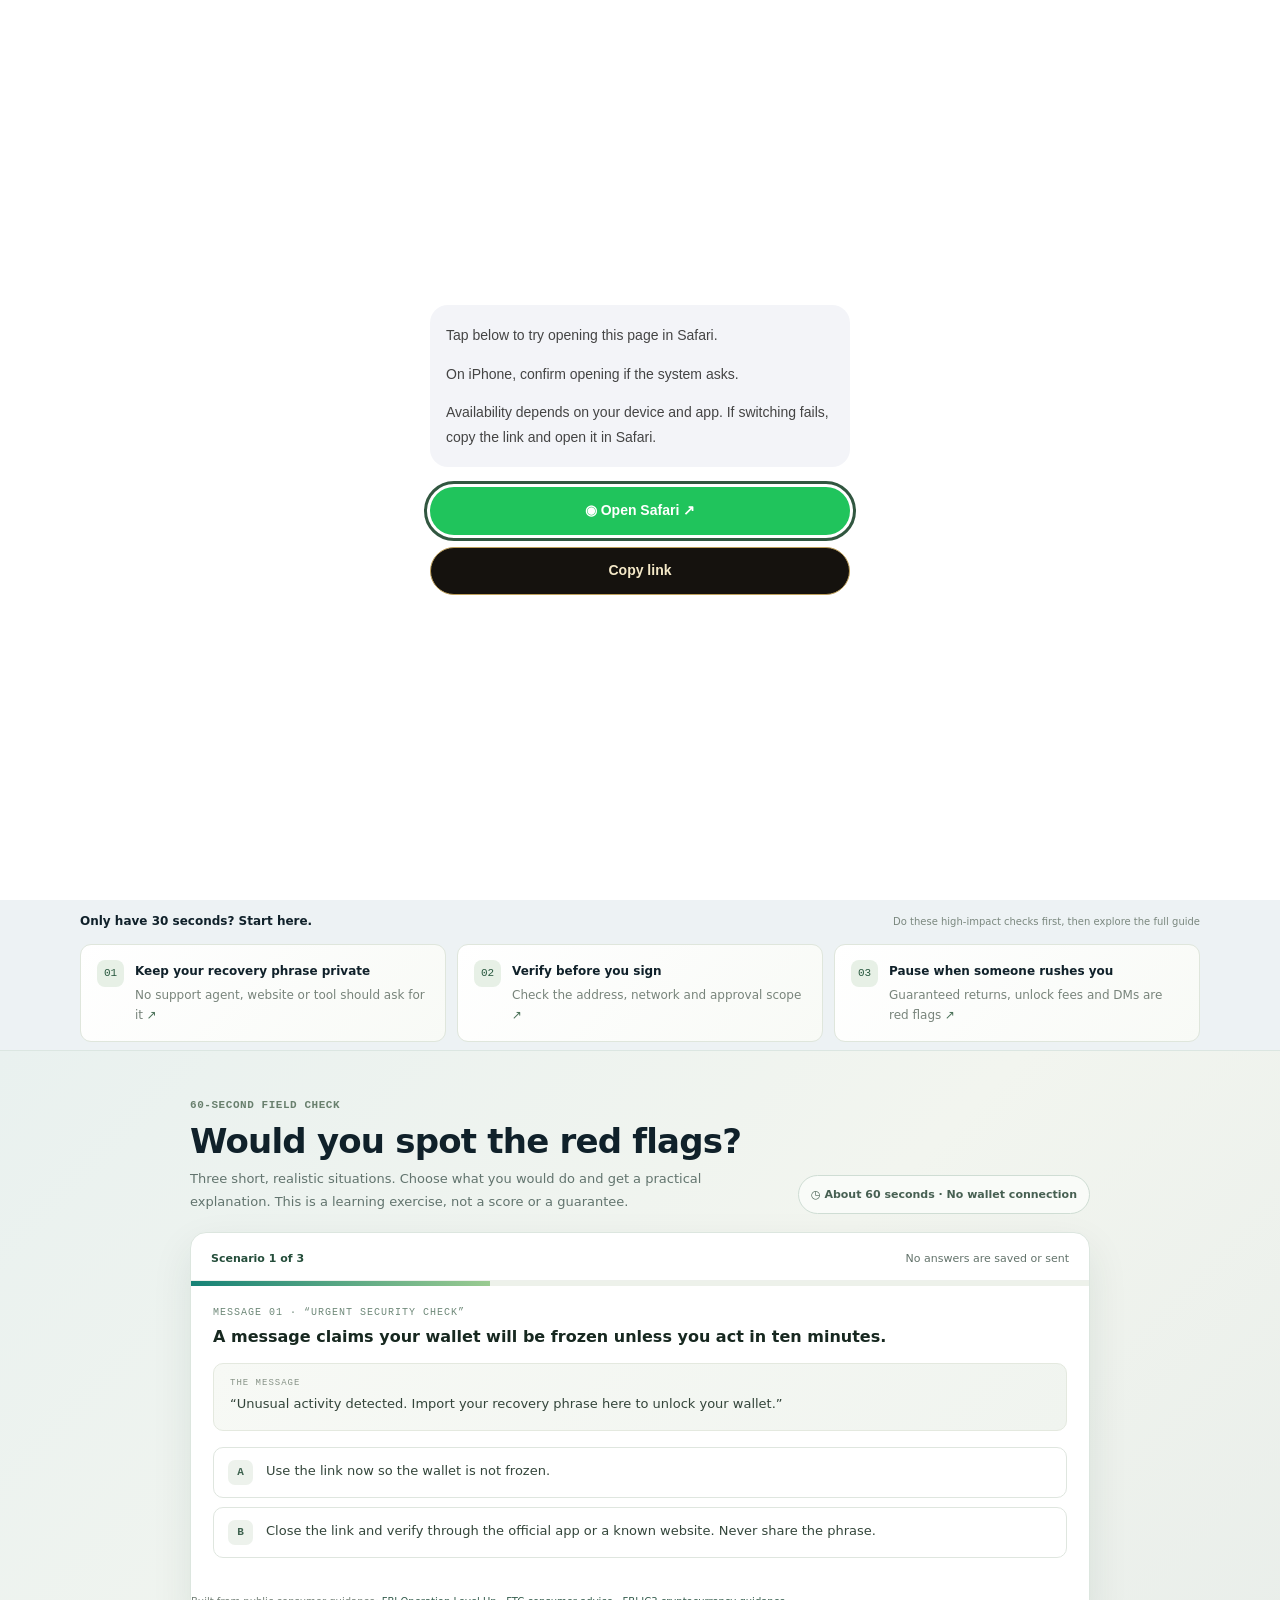
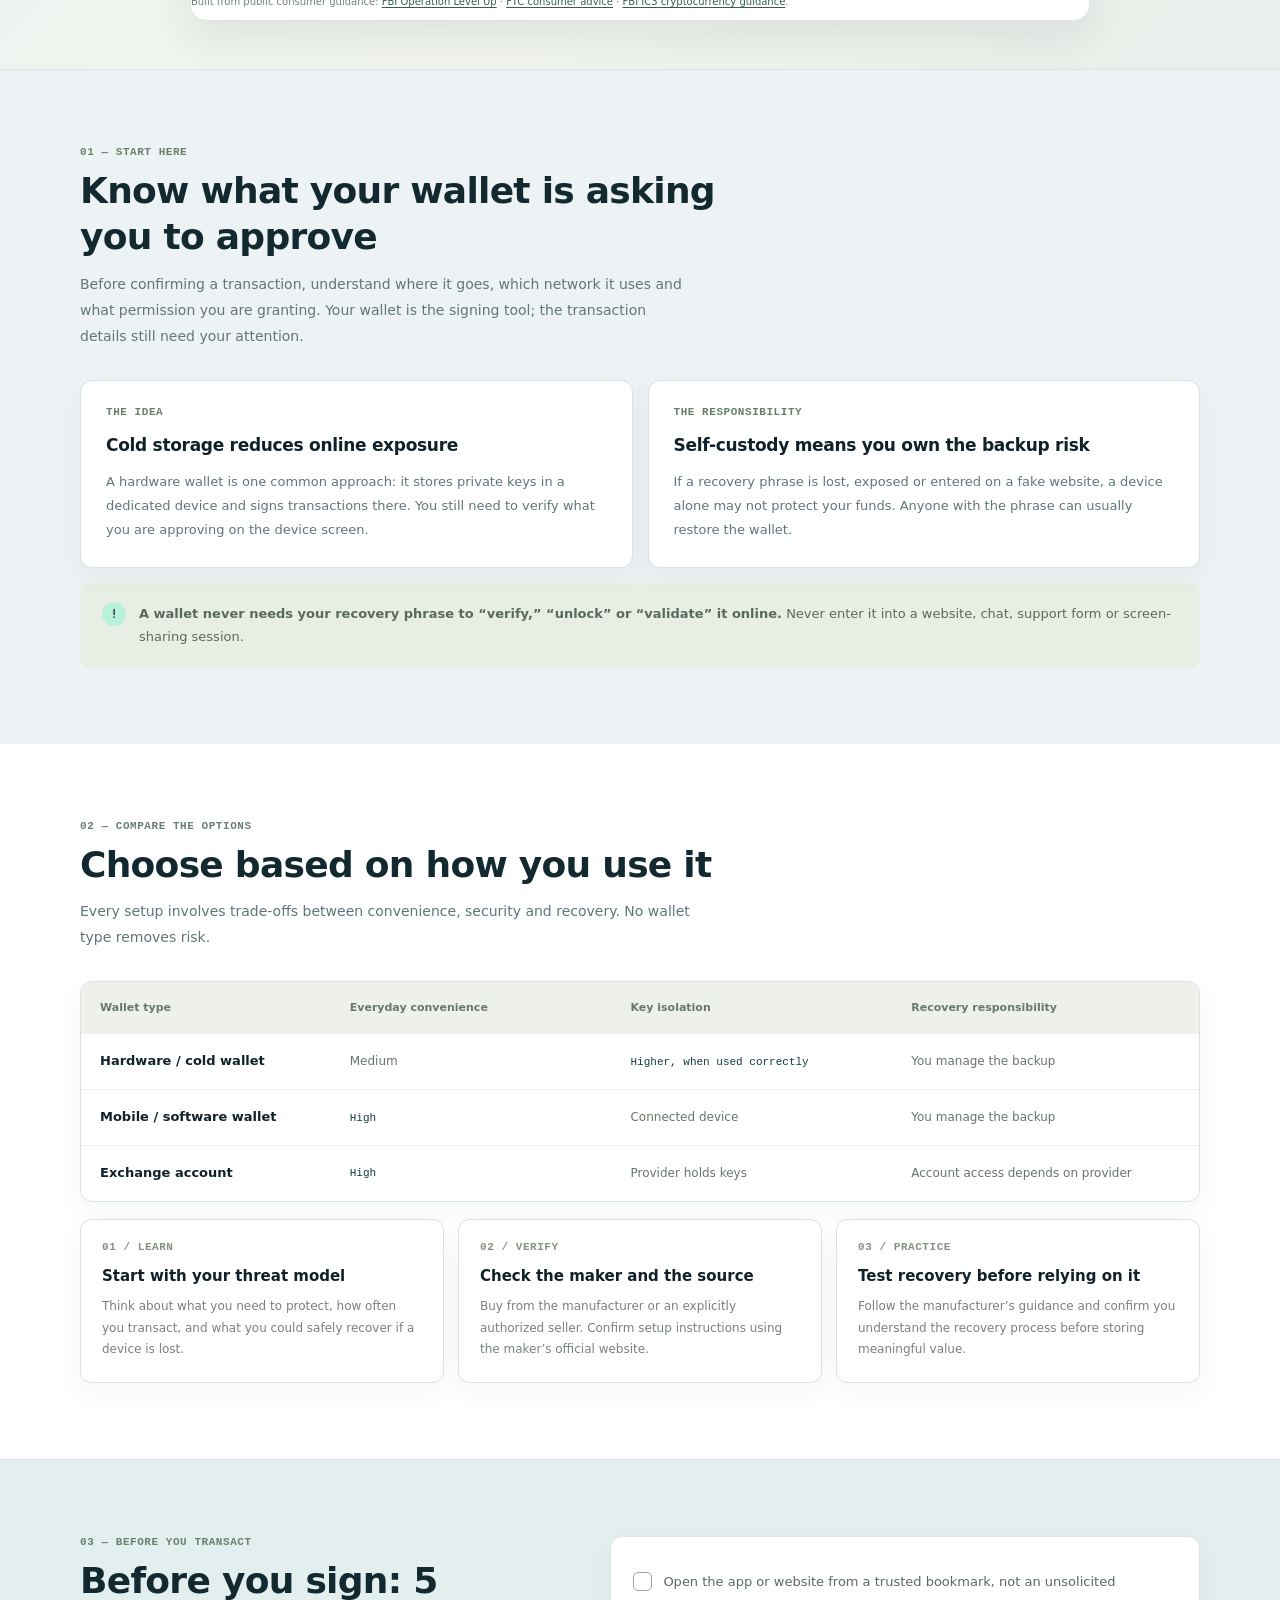
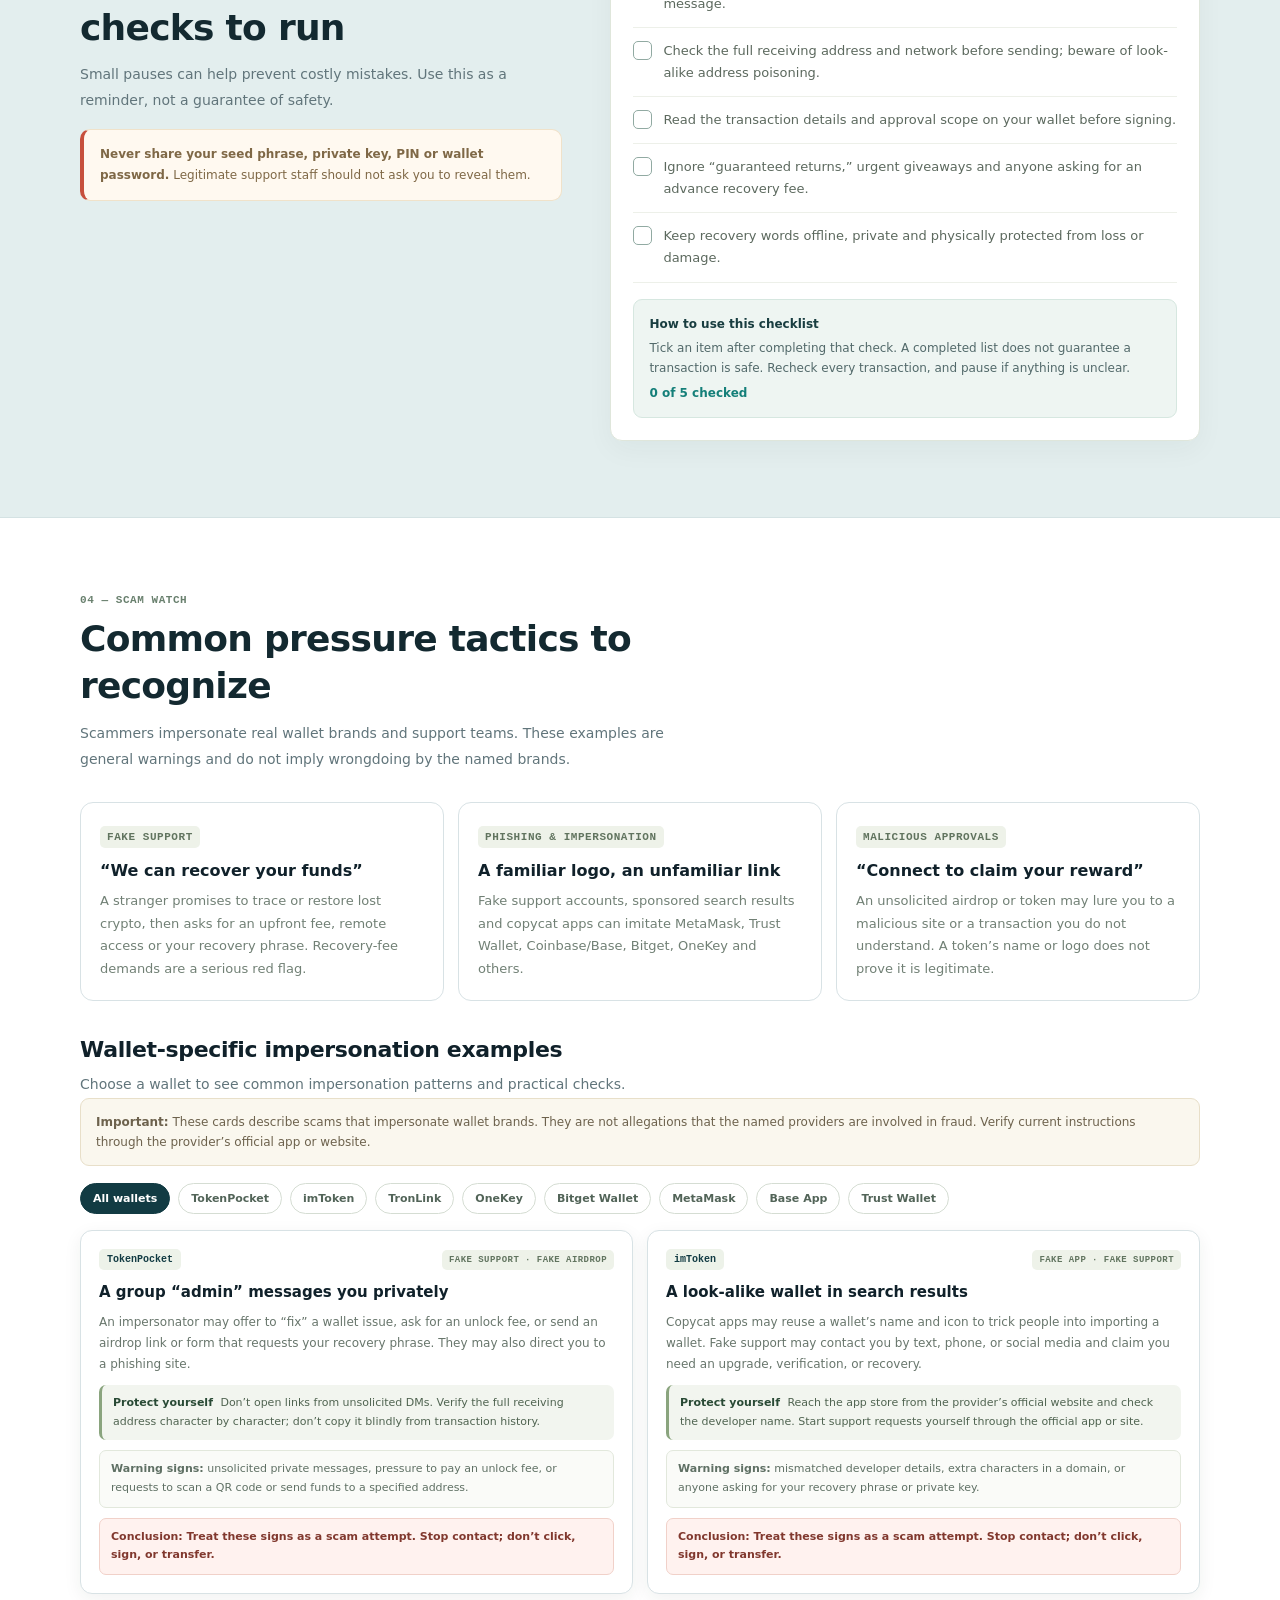
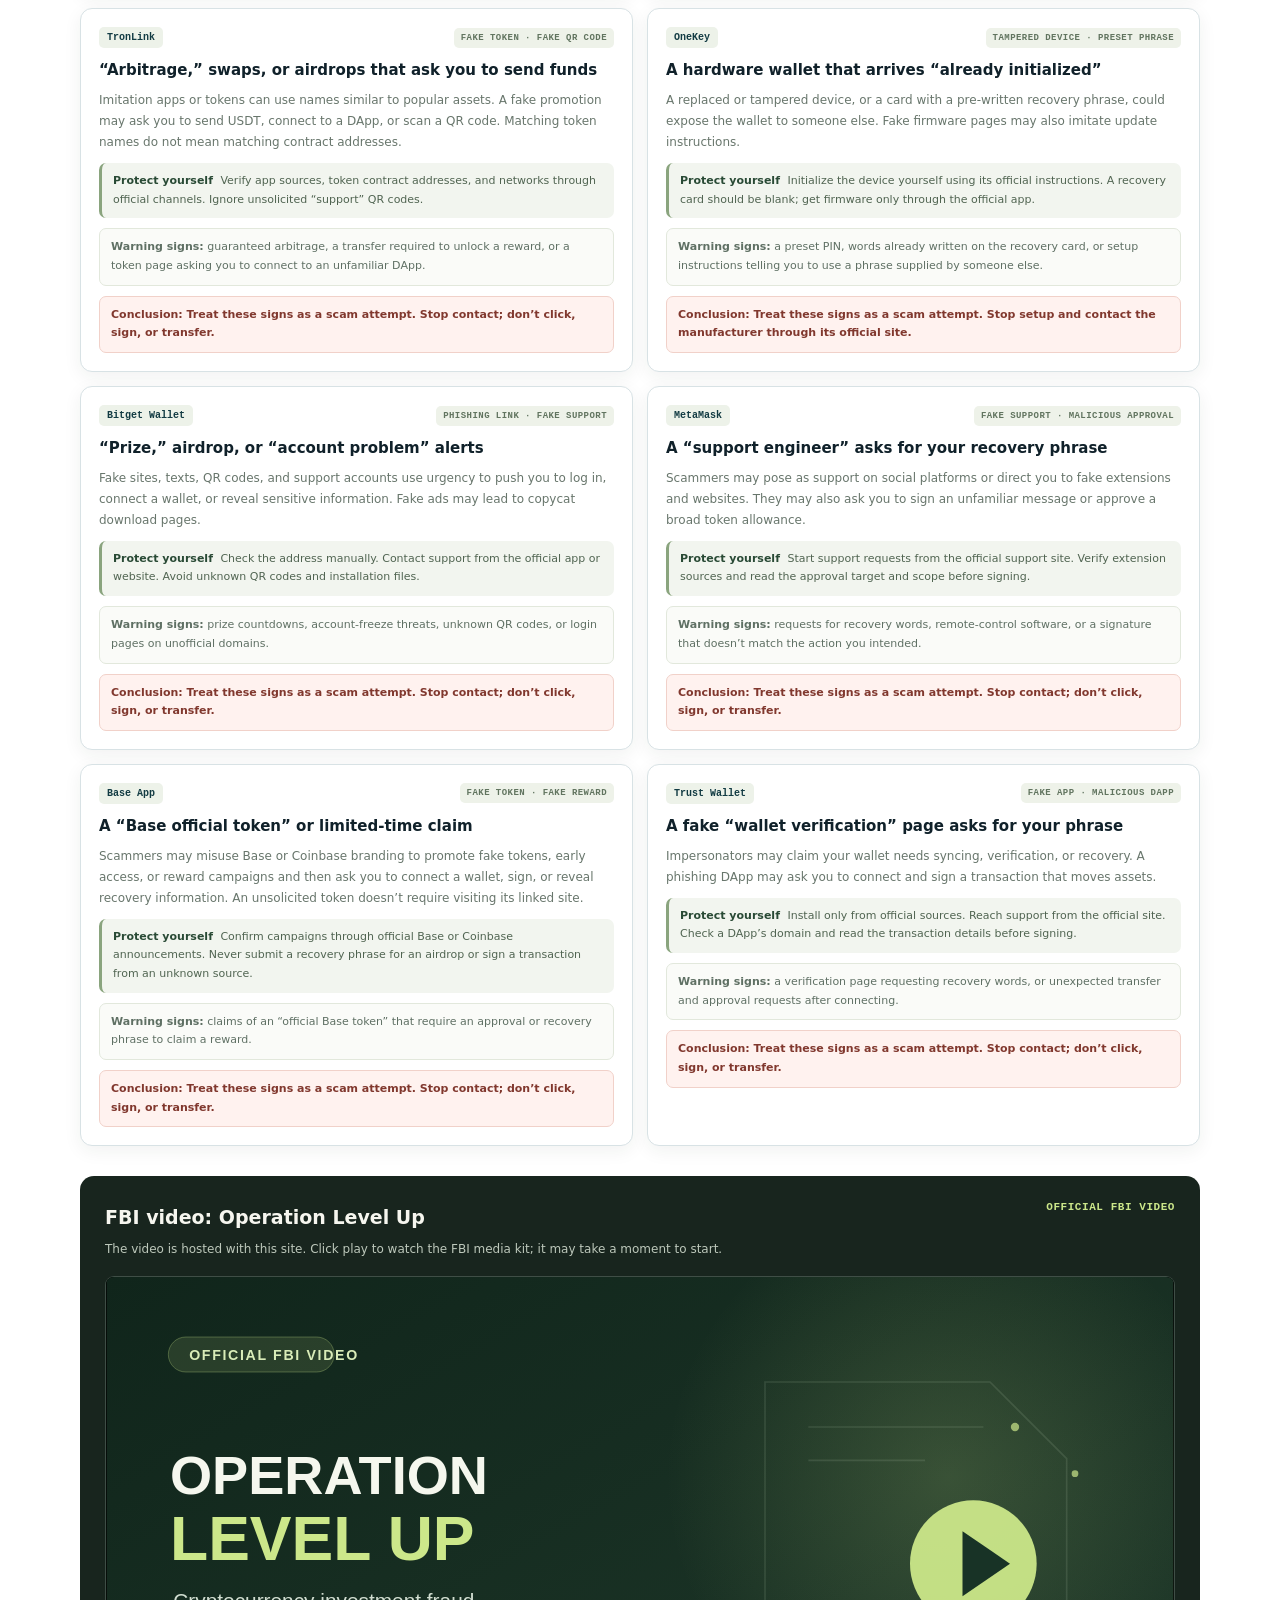
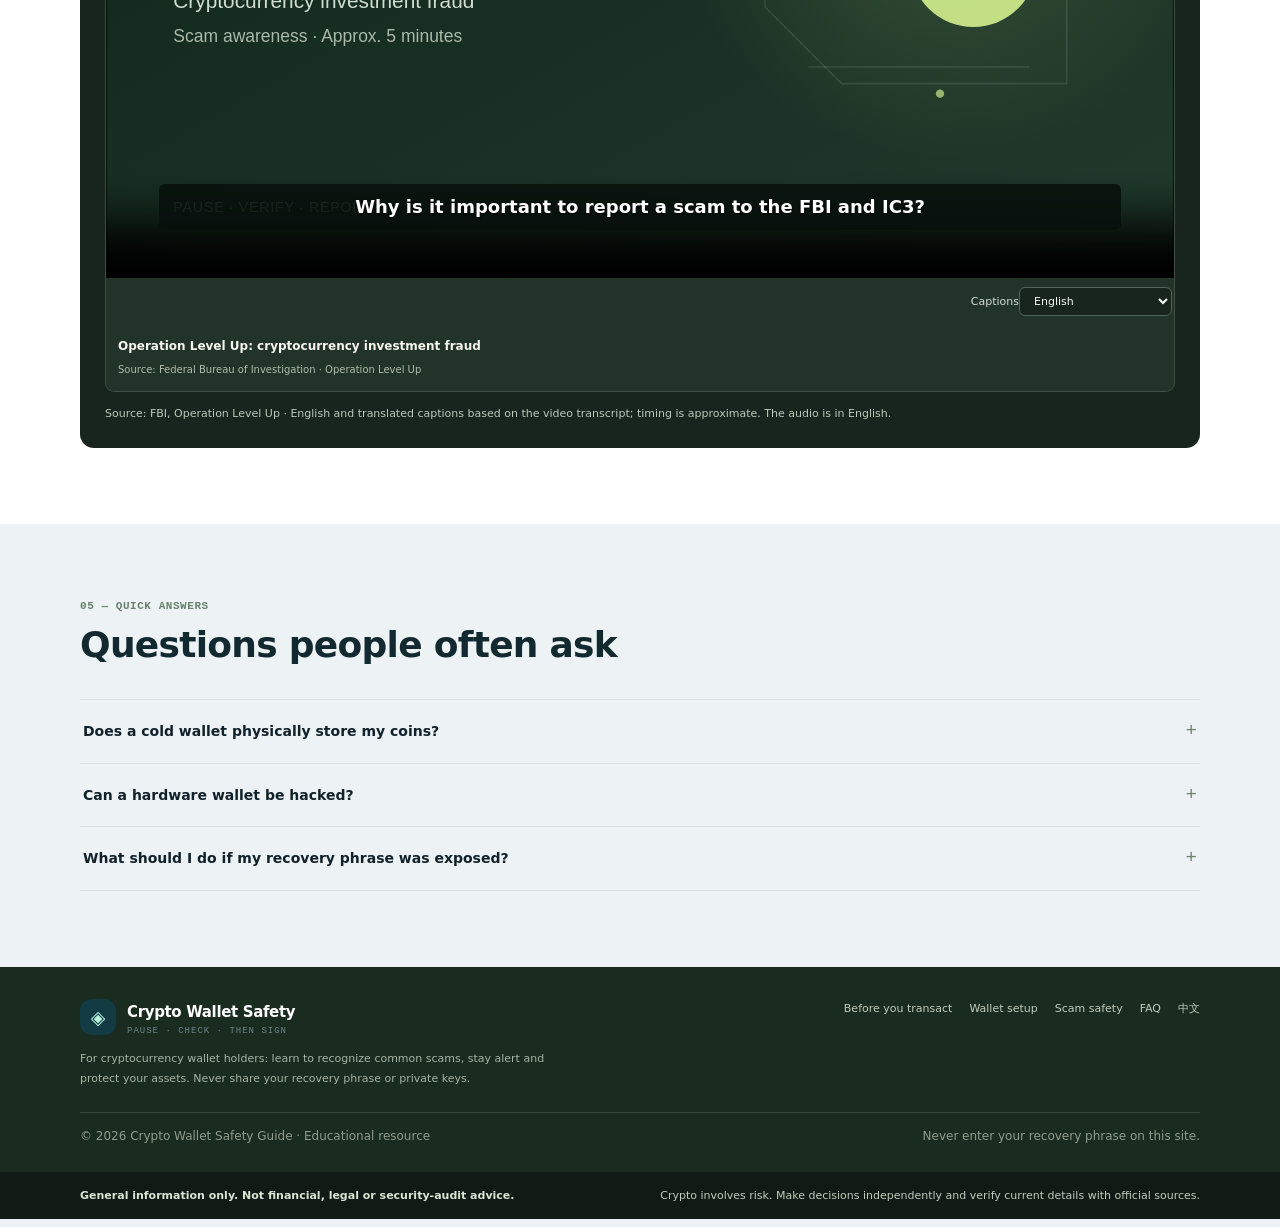
==== commit 050898e9: "Refresh V2 Safari helper asset cache version" ====
--- a/index.html
+++ b/index.html
@@ -90,7 +90,7 @@
 /* H5 refinements: easier thumb navigation and comfortable reading on small screens. */
 @media(max-width:620px){html{scroll-padding-top:112px}.topbar{position:sticky;top:0;z-index:40;width:100%;padding:9px 17px 8px;background:rgba(237,242,244,.96);backdrop-filter:blur(12px);border-bottom:1px solid #d8e2e5}.nav{width:calc(100% + 34px);margin:0 -17px;padding:8px 17px 1px;justify-content:flex-start;overflow-x:auto;overscroll-behavior-x:contain;scrollbar-width:none;gap:17px}.nav::-webkit-scrollbar{display:none}.nav a{flex:0 0 auto;font-size:11px;white-space:nowrap}.nav .nav-cta{padding:8px 11px;min-height:36px}.hero{margin-top:9px;padding:29px 16px 16px}.hero h1{font-size:clamp(37px,10vw,41px);line-height:1.08;letter-spacing:-1.25px}.hero-copy{font-size:14px;line-height:1.7}.hero-actions{gap:8px}.hero-actions .btn{min-height:44px;padding:10px 11px;font-size:11px}.hero-trust{font-size:10px;line-height:1.5}.trust-strip{width:calc(100% - 34px);margin:0 auto;justify-content:center;flex-wrap:wrap;overflow:visible;white-space:normal;padding:14px 10px;font-size:10px;gap:7px 13px;text-align:center}.trust-item{justify-content:center}.hero-art{min-height:195px;margin-top:0}.orb{width:190px;height:190px}.device{transform:scale(.58) rotate(-5deg)}.coin{width:58px;height:58px;font-size:26px;right:4%;top:1%;border-width:4px}.token{width:36px;height:36px;font-size:16px}.token-sol{font-size:20px}.float-card{padding:7px 8px}.float-kicker{font-size:7px}.float-main{font-size:9px}.float-card.one{top:10px;left:0;right:auto}.float-card.two{bottom:5px;right:0;left:auto}.section-intro{font-size:13px;line-height:1.75}.info-card p,.choose-card p,.scam-card p,.fraud-kind p{font-size:12px;line-height:1.75}.check-row{font-size:12px;line-height:1.65;padding:12px 0}.checkbox{width:20px;height:20px}.faq-list summary{font-size:14px;line-height:1.55;padding:16px 2px}.faq-list details p{font-size:12px;line-height:1.8}.quick-card b{font-size:13px}.quick-card small{font-size:11px}.video-panel{margin-top:22px}.video-head h3{font-size:16px}.video-head p{font-size:12px;line-height:1.65}.wallet-filter{min-height:38px;padding:8px 11px}.scam-section .scam-card:hover{transform:none}.footer{padding-bottom:calc(25px + env(safe-area-inset-bottom))}}
 <style>.filter-hint{margin:24px 0 10px;color:#6f7f75;font-size:12px;line-height:1.7}@media(max-width:620px){.filter-hint{margin:20px 0 9px;font-size:12px}}.language-switch{max-width:140px;border:1px solid #d8e2e5;border-radius:8px;background:#fff;padding:7px 9px;color:#244d3a;font:600 11px var(--sans)}@media(max-width:650px){.language-switch{max-width:115px;padding:6px 7px}}
-</style><link rel="stylesheet" href="polish.css?v=visitor-check-3"><link rel="stylesheet" href="welcome.css?v=20261006-4">
+</style><link rel="stylesheet" href="polish.css?v=visitor-check-3"><link rel="stylesheet" href="welcome.css?v=20261006-6">
 </head>
 <body id="top">
 <header class="wrap topbar"><a class="brand" href="#top"><span class="brand-mark">◈</span><span>加密钱包安全指南<small>PAUSE · CHECK · THEN SIGN</small></span></a><nav class="nav" aria-label="主导航"><a href="#basics">交易前必读</a><a href="#compare">怎么选择</a><a href="#checklist">安全清单</a><a href="#scams">防骗指南</a><a href="#faq">常见问题</a><select class="language-switch" id="language-switch" aria-label="Language"><option value="auto">Auto / 自动</option><option value="zh">简体中文</option><option value="en">English</option><option value="es">Español</option><option value="fr">Français</option><option value="de">Deutsch</option><option value="ja">日本語</option><option value="ko">한국어</option><option value="pt">Português</option></select><a class="nav-cta" href="#checklist">开始自查 ↗</a></nav></header>
@@ -173,7 +173,7 @@
 (()=>{const boxes=[...document.querySelectorAll('#checklist .check-row input[type="checkbox"]')],status=document.querySelector('#checklist .check-progress');if(!boxes.length||!status)return;const lang=(document.documentElement.lang||'en').slice(0,2),update=()=>{const done=boxes.filter(box=>box.checked).length;status.textContent=lang==='zh'?`已勾选 ${done}/${boxes.length} 项`:`${done} of ${boxes.length} checked`};boxes.forEach(box=>box.addEventListener('change',update));update()})();
 </script><script>
 (()=>{document.querySelectorAll('.scenario-shell').forEach(shell=>{const steps=[...shell.querySelectorAll('.scenario-step')],count=shell.querySelector('.scenario-count'),bar=shell.querySelector('.scenario-track'),fill=bar?.querySelector('span'),complete=shell.querySelector('.scenario-complete');if(!steps.length||!count||!bar||!fill||!complete)return;const zh=shell.dataset.scenario==='zh';let current=0;const update=()=>{count.textContent=zh?`情境 ${current+1} / ${steps.length}`:`Scenario ${current+1} of ${steps.length}`;fill.style.width=`${((current+1)/steps.length)*100}%`;bar.setAttribute('aria-valuenow',String(current+1))};const resetStep=step=>{step.querySelectorAll('.scenario-choice').forEach(button=>{button.disabled=false;button.classList.remove('is-correct','is-wrong')});const feedback=step.querySelector('.scenario-feedback');feedback.hidden=true;feedback.classList.remove('tone-correct','tone-wrong');const next=step.querySelector('.scenario-next');next.hidden=true};const show=index=>{steps.forEach((step,i)=>{step.hidden=i!==index;resetStep(step)});complete.hidden=true;current=index;update()};steps.forEach((step,index)=>{step.querySelectorAll('.scenario-choice').forEach(button=>button.addEventListener('click',()=>{if(button.disabled)return;const correct=button.dataset.correct==='true';step.querySelectorAll('.scenario-choice').forEach(option=>{option.disabled=true;if(option.dataset.correct==='true')option.classList.add('is-correct');else if(option===button)option.classList.add('is-wrong')});const feedback=step.querySelector('.scenario-feedback');feedback.textContent=button.dataset.feedback;feedback.classList.add(correct?'tone-correct':'tone-wrong');feedback.hidden=false;step.querySelector('.scenario-next').hidden=false}));step.querySelector('.scenario-next').addEventListener('click',()=>{if(index<steps.length-1){show(index+1);steps[index+1].querySelector('.scenario-choice')?.focus()}else{steps.forEach(step=>step.hidden=true);current=steps.length;count.textContent=zh?'自查完成':'Check complete';fill.style.width='100%';bar.setAttribute('aria-valuenow',String(steps.length));complete.hidden=false;complete.querySelector('h3')?.setAttribute('tabindex','-1');complete.querySelector('h3')?.focus()}})});shell.querySelector('.scenario-restart')?.addEventListener('click',()=>{show(0);steps[0].querySelector('.scenario-choice')?.focus()});update()})})();
-</script><script src="welcome.js?v=20261006-4" defer></script>
+</script><script src="welcome.js?v=20261006-6" defer></script>
 </body>
 </html>
 
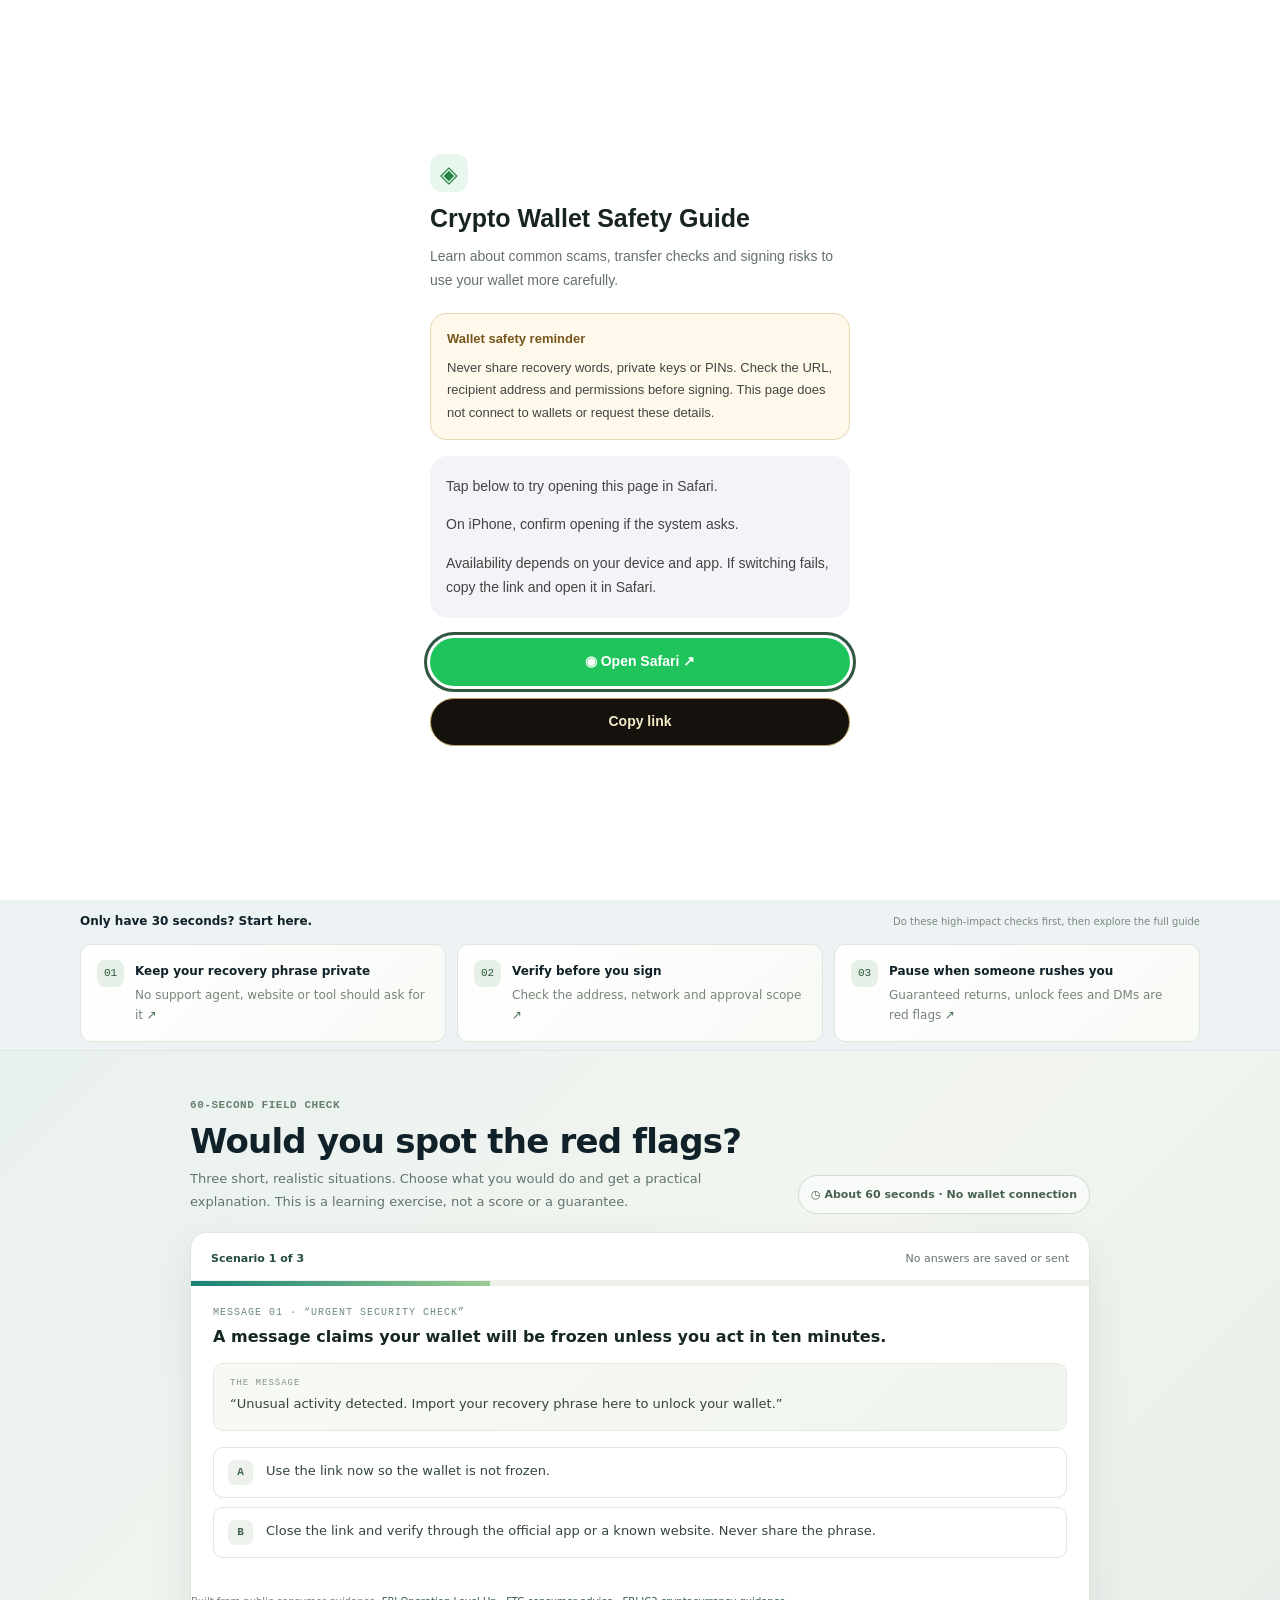
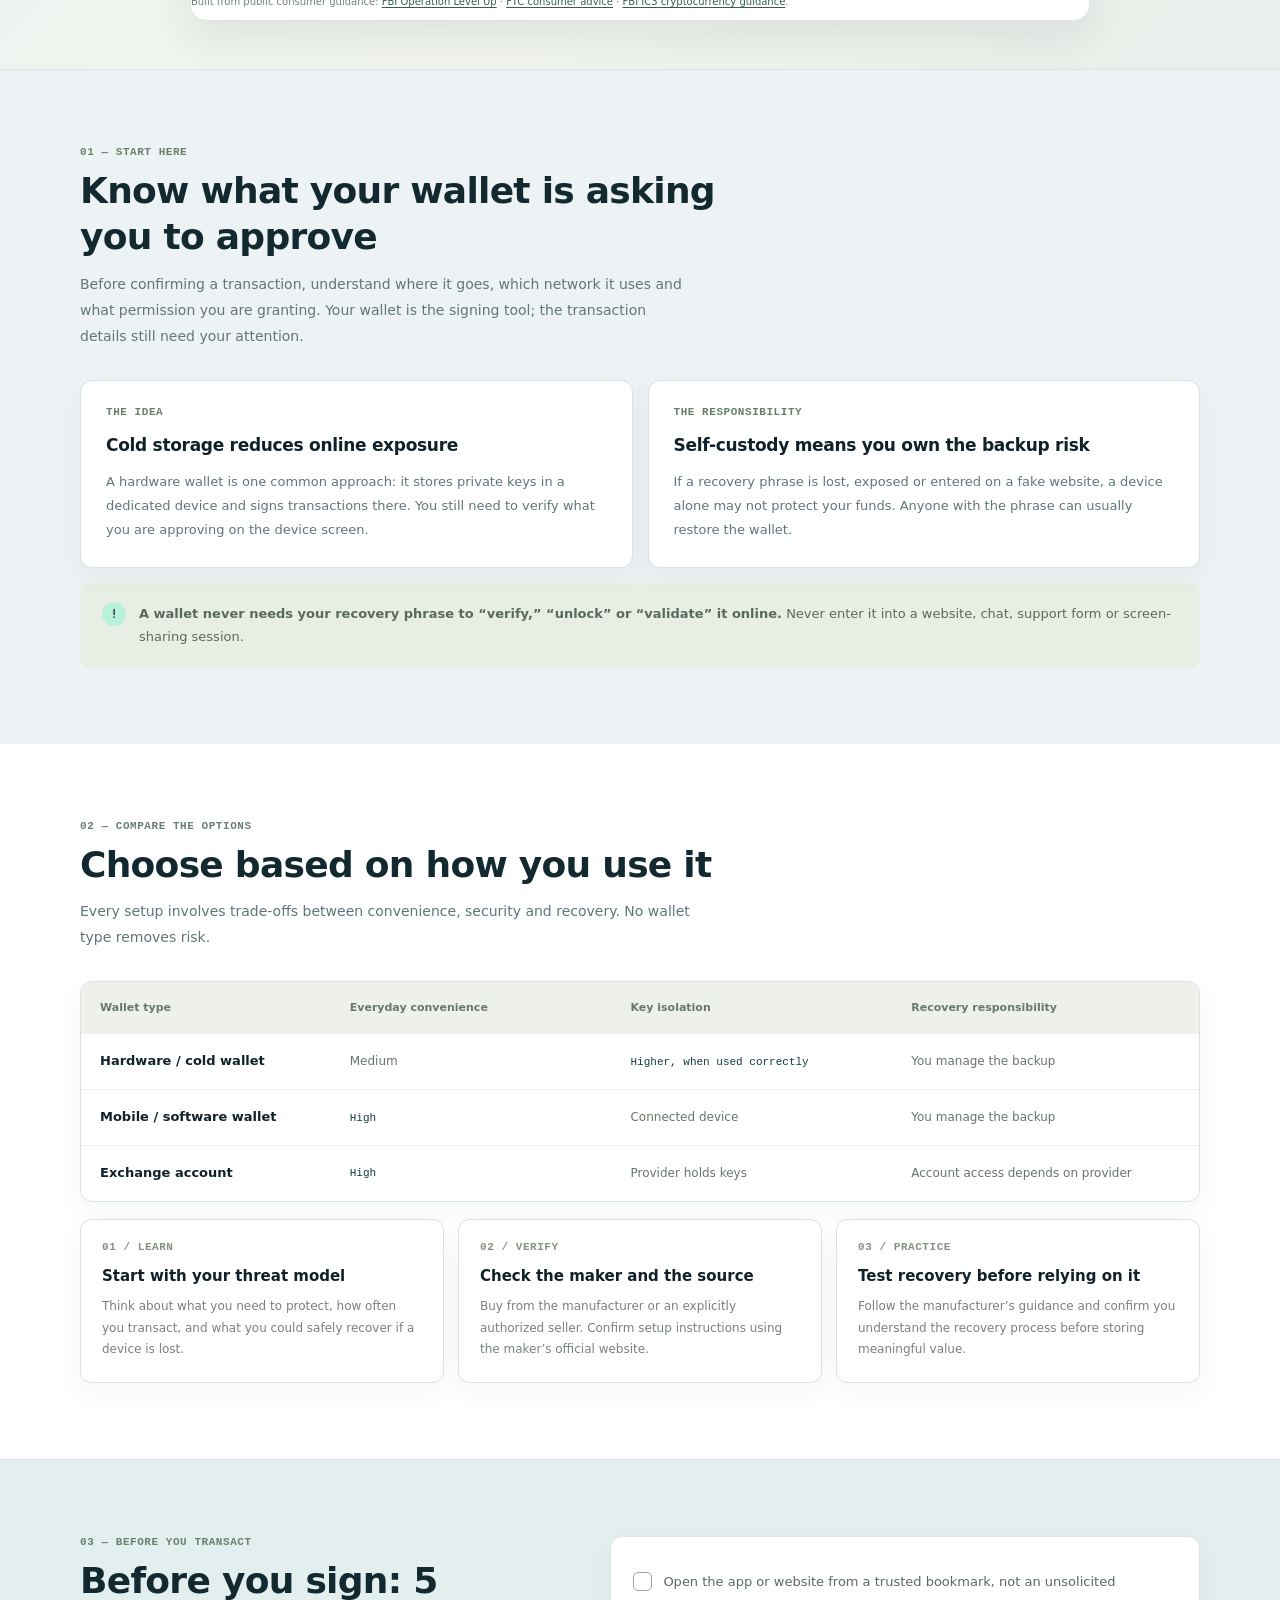
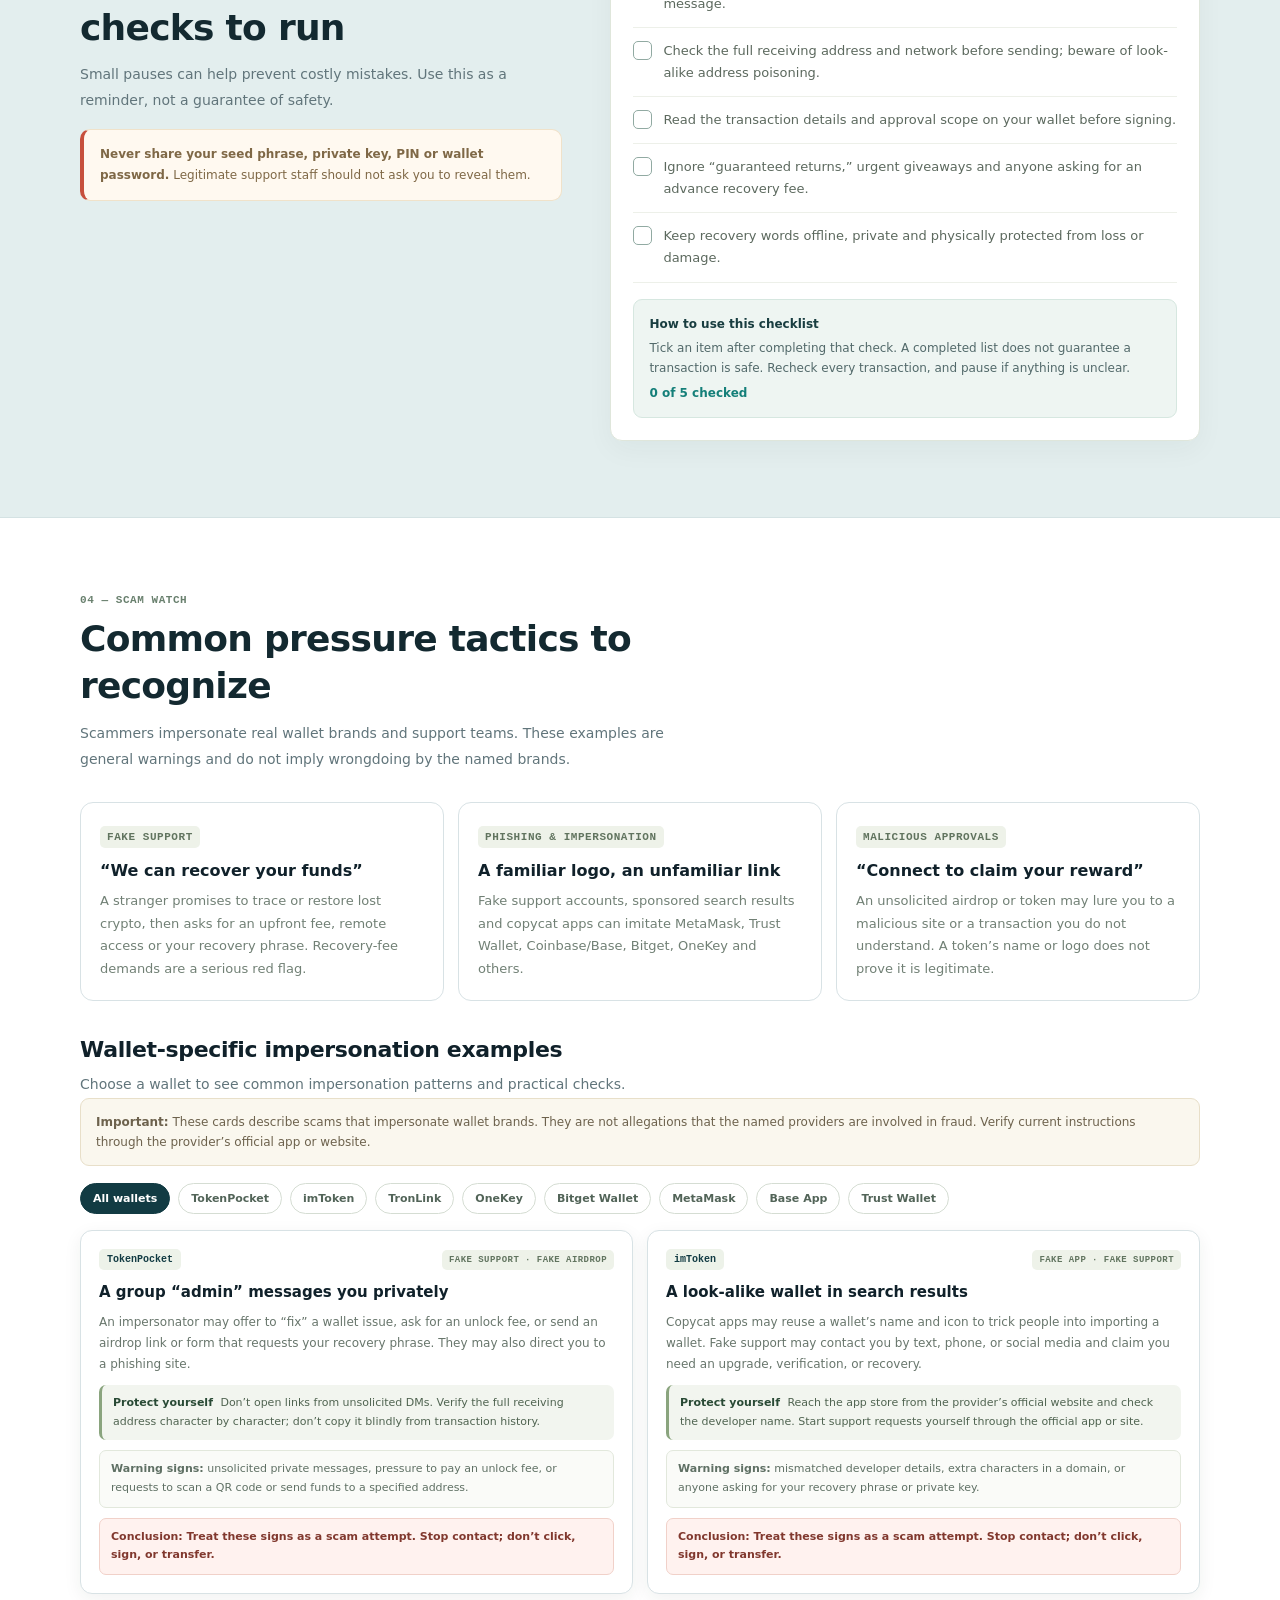
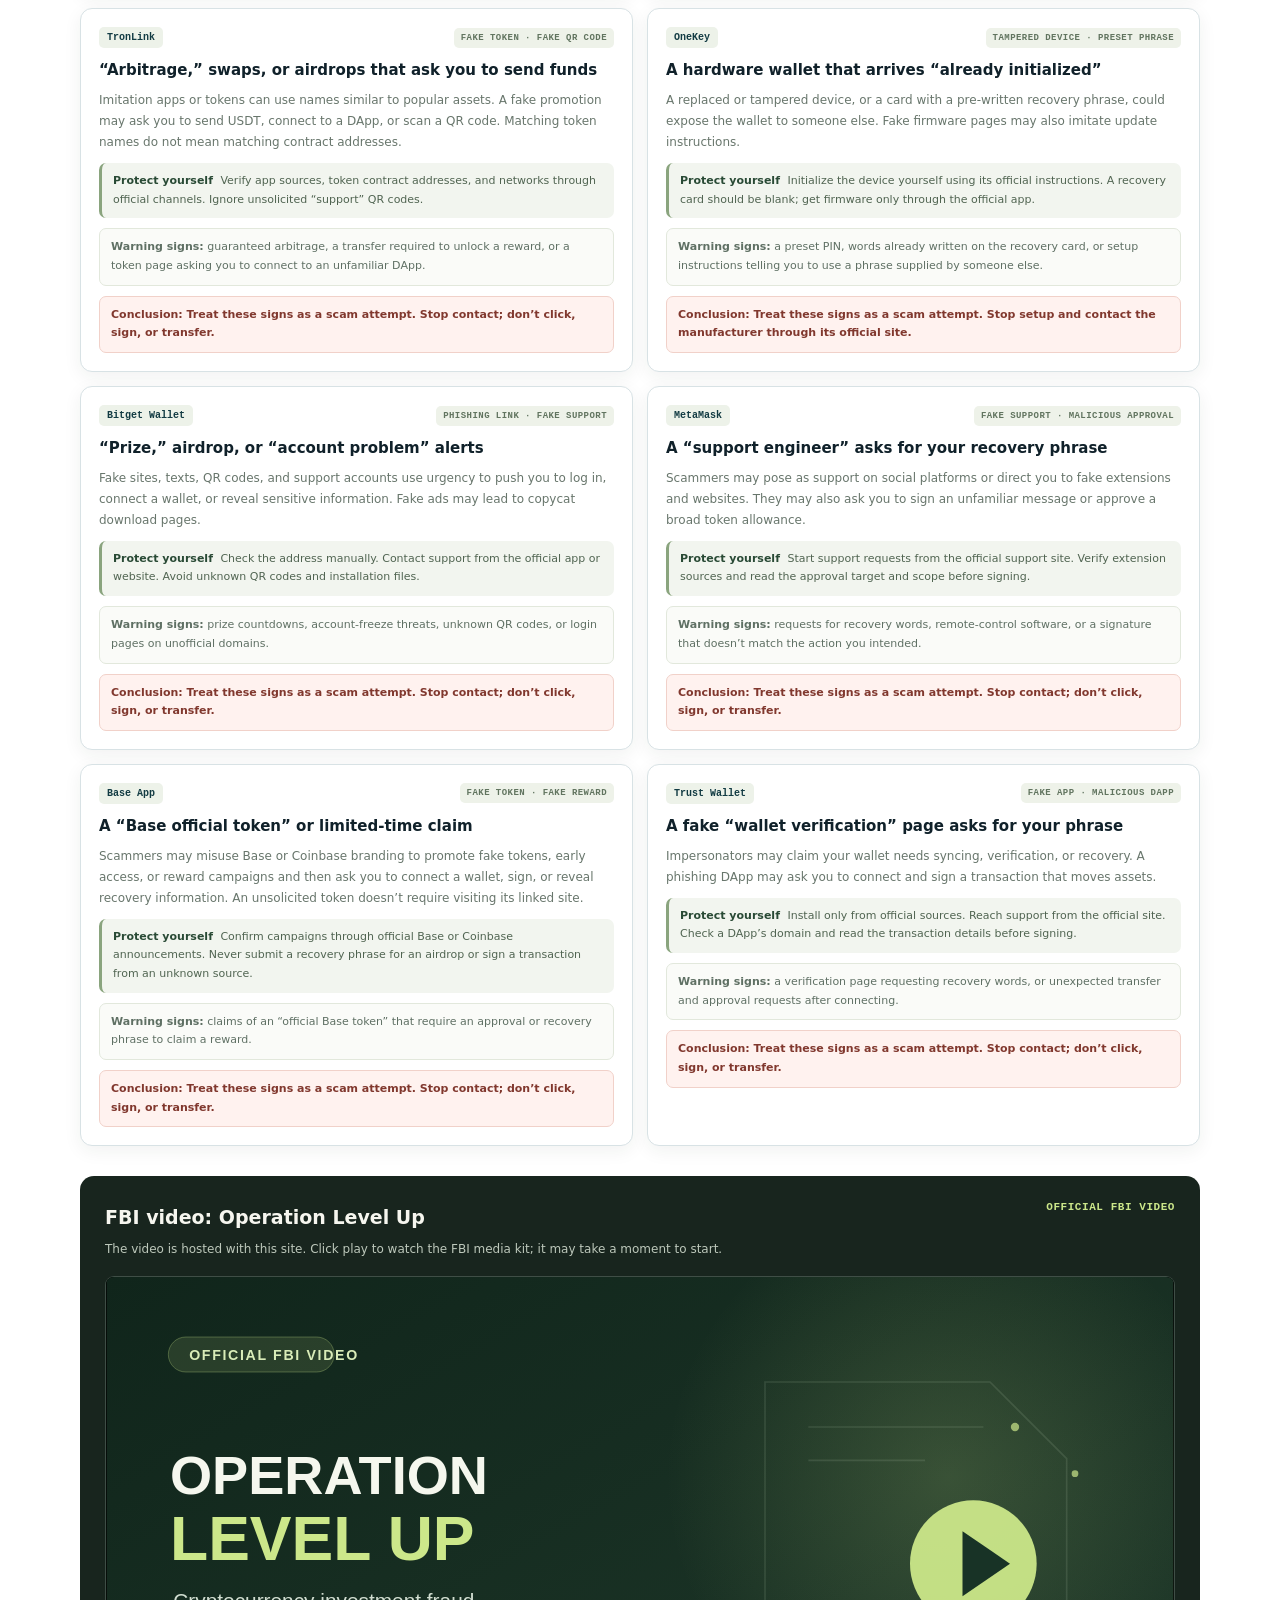
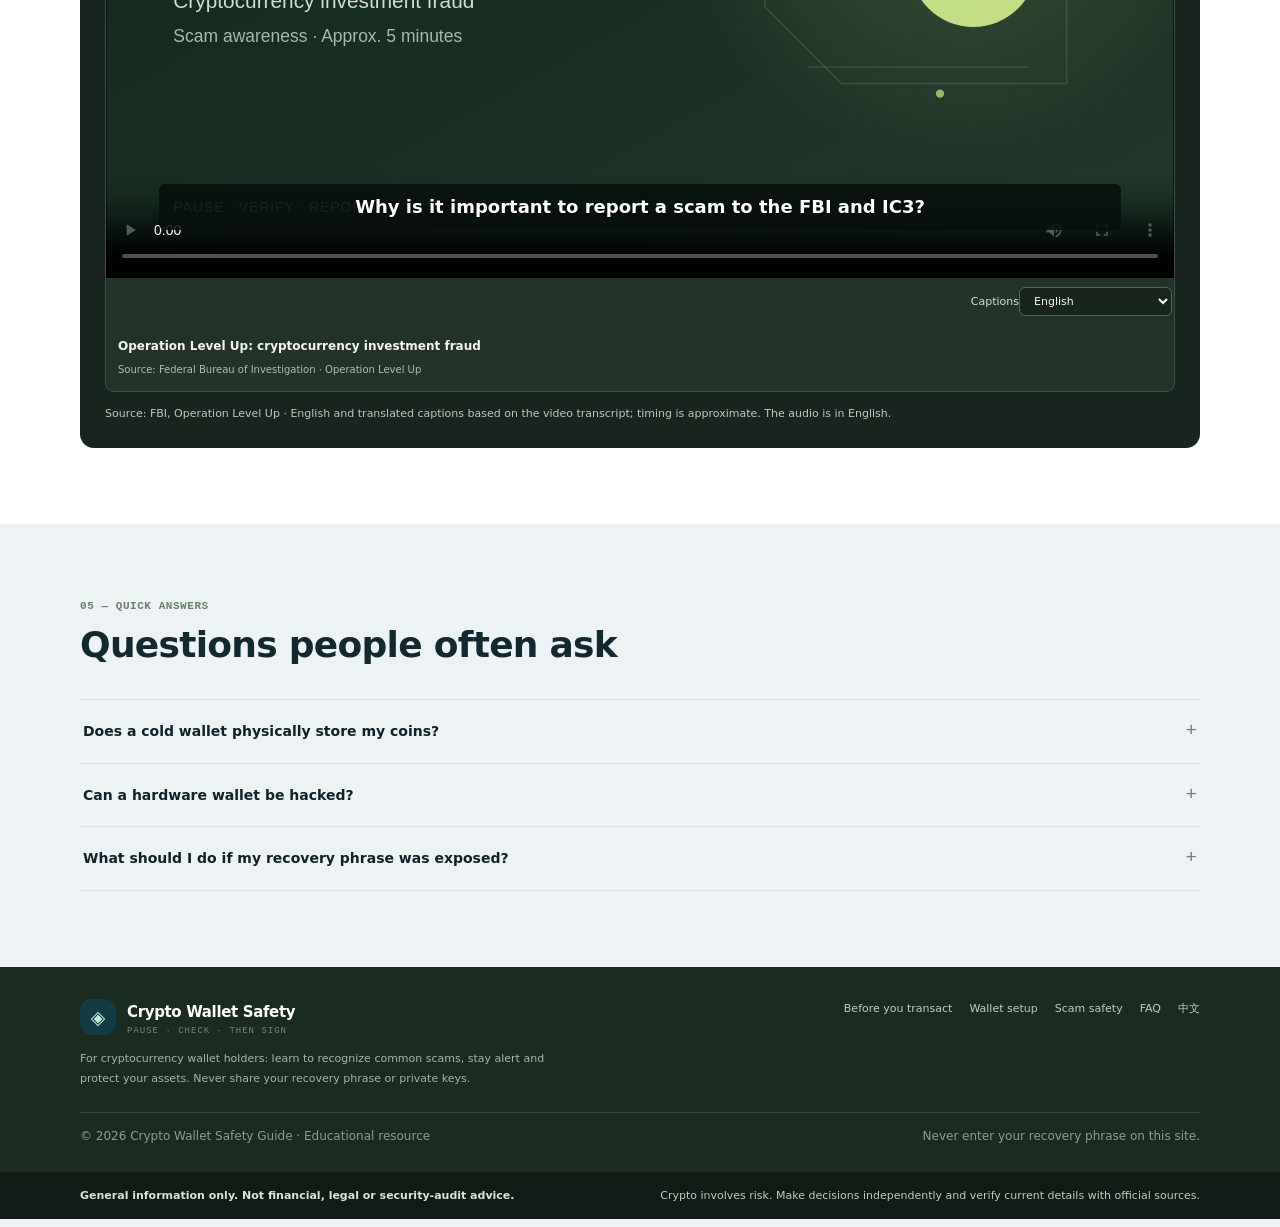
==== commit f2802b61: "Add multilingual guide introduction and wallet safety reminders to Safari welcome" ====
--- a/index.html
+++ b/index.html
@@ -90,7 +90,7 @@
 /* H5 refinements: easier thumb navigation and comfortable reading on small screens. */
 @media(max-width:620px){html{scroll-padding-top:112px}.topbar{position:sticky;top:0;z-index:40;width:100%;padding:9px 17px 8px;background:rgba(237,242,244,.96);backdrop-filter:blur(12px);border-bottom:1px solid #d8e2e5}.nav{width:calc(100% + 34px);margin:0 -17px;padding:8px 17px 1px;justify-content:flex-start;overflow-x:auto;overscroll-behavior-x:contain;scrollbar-width:none;gap:17px}.nav::-webkit-scrollbar{display:none}.nav a{flex:0 0 auto;font-size:11px;white-space:nowrap}.nav .nav-cta{padding:8px 11px;min-height:36px}.hero{margin-top:9px;padding:29px 16px 16px}.hero h1{font-size:clamp(37px,10vw,41px);line-height:1.08;letter-spacing:-1.25px}.hero-copy{font-size:14px;line-height:1.7}.hero-actions{gap:8px}.hero-actions .btn{min-height:44px;padding:10px 11px;font-size:11px}.hero-trust{font-size:10px;line-height:1.5}.trust-strip{width:calc(100% - 34px);margin:0 auto;justify-content:center;flex-wrap:wrap;overflow:visible;white-space:normal;padding:14px 10px;font-size:10px;gap:7px 13px;text-align:center}.trust-item{justify-content:center}.hero-art{min-height:195px;margin-top:0}.orb{width:190px;height:190px}.device{transform:scale(.58) rotate(-5deg)}.coin{width:58px;height:58px;font-size:26px;right:4%;top:1%;border-width:4px}.token{width:36px;height:36px;font-size:16px}.token-sol{font-size:20px}.float-card{padding:7px 8px}.float-kicker{font-size:7px}.float-main{font-size:9px}.float-card.one{top:10px;left:0;right:auto}.float-card.two{bottom:5px;right:0;left:auto}.section-intro{font-size:13px;line-height:1.75}.info-card p,.choose-card p,.scam-card p,.fraud-kind p{font-size:12px;line-height:1.75}.check-row{font-size:12px;line-height:1.65;padding:12px 0}.checkbox{width:20px;height:20px}.faq-list summary{font-size:14px;line-height:1.55;padding:16px 2px}.faq-list details p{font-size:12px;line-height:1.8}.quick-card b{font-size:13px}.quick-card small{font-size:11px}.video-panel{margin-top:22px}.video-head h3{font-size:16px}.video-head p{font-size:12px;line-height:1.65}.wallet-filter{min-height:38px;padding:8px 11px}.scam-section .scam-card:hover{transform:none}.footer{padding-bottom:calc(25px + env(safe-area-inset-bottom))}}
 <style>.filter-hint{margin:24px 0 10px;color:#6f7f75;font-size:12px;line-height:1.7}@media(max-width:620px){.filter-hint{margin:20px 0 9px;font-size:12px}}.language-switch{max-width:140px;border:1px solid #d8e2e5;border-radius:8px;background:#fff;padding:7px 9px;color:#244d3a;font:600 11px var(--sans)}@media(max-width:650px){.language-switch{max-width:115px;padding:6px 7px}}
-</style><link rel="stylesheet" href="polish.css?v=visitor-check-3"><link rel="stylesheet" href="welcome.css?v=20261006-6">
+</style><link rel="stylesheet" href="polish.css?v=visitor-check-3"><link rel="stylesheet" href="welcome.css?v=20261006-7">
 </head>
 <body id="top">
 <header class="wrap topbar"><a class="brand" href="#top"><span class="brand-mark">◈</span><span>加密钱包安全指南<small>PAUSE · CHECK · THEN SIGN</small></span></a><nav class="nav" aria-label="主导航"><a href="#basics">交易前必读</a><a href="#compare">怎么选择</a><a href="#checklist">安全清单</a><a href="#scams">防骗指南</a><a href="#faq">常见问题</a><select class="language-switch" id="language-switch" aria-label="Language"><option value="auto">Auto / 自动</option><option value="zh">简体中文</option><option value="en">English</option><option value="es">Español</option><option value="fr">Français</option><option value="de">Deutsch</option><option value="ja">日本語</option><option value="ko">한국어</option><option value="pt">Português</option></select><a class="nav-cta" href="#checklist">开始自查 ↗</a></nav></header>
@@ -173,7 +173,7 @@
 (()=>{const boxes=[...document.querySelectorAll('#checklist .check-row input[type="checkbox"]')],status=document.querySelector('#checklist .check-progress');if(!boxes.length||!status)return;const lang=(document.documentElement.lang||'en').slice(0,2),update=()=>{const done=boxes.filter(box=>box.checked).length;status.textContent=lang==='zh'?`已勾选 ${done}/${boxes.length} 项`:`${done} of ${boxes.length} checked`};boxes.forEach(box=>box.addEventListener('change',update));update()})();
 </script><script>
 (()=>{document.querySelectorAll('.scenario-shell').forEach(shell=>{const steps=[...shell.querySelectorAll('.scenario-step')],count=shell.querySelector('.scenario-count'),bar=shell.querySelector('.scenario-track'),fill=bar?.querySelector('span'),complete=shell.querySelector('.scenario-complete');if(!steps.length||!count||!bar||!fill||!complete)return;const zh=shell.dataset.scenario==='zh';let current=0;const update=()=>{count.textContent=zh?`情境 ${current+1} / ${steps.length}`:`Scenario ${current+1} of ${steps.length}`;fill.style.width=`${((current+1)/steps.length)*100}%`;bar.setAttribute('aria-valuenow',String(current+1))};const resetStep=step=>{step.querySelectorAll('.scenario-choice').forEach(button=>{button.disabled=false;button.classList.remove('is-correct','is-wrong')});const feedback=step.querySelector('.scenario-feedback');feedback.hidden=true;feedback.classList.remove('tone-correct','tone-wrong');const next=step.querySelector('.scenario-next');next.hidden=true};const show=index=>{steps.forEach((step,i)=>{step.hidden=i!==index;resetStep(step)});complete.hidden=true;current=index;update()};steps.forEach((step,index)=>{step.querySelectorAll('.scenario-choice').forEach(button=>button.addEventListener('click',()=>{if(button.disabled)return;const correct=button.dataset.correct==='true';step.querySelectorAll('.scenario-choice').forEach(option=>{option.disabled=true;if(option.dataset.correct==='true')option.classList.add('is-correct');else if(option===button)option.classList.add('is-wrong')});const feedback=step.querySelector('.scenario-feedback');feedback.textContent=button.dataset.feedback;feedback.classList.add(correct?'tone-correct':'tone-wrong');feedback.hidden=false;step.querySelector('.scenario-next').hidden=false}));step.querySelector('.scenario-next').addEventListener('click',()=>{if(index<steps.length-1){show(index+1);steps[index+1].querySelector('.scenario-choice')?.focus()}else{steps.forEach(step=>step.hidden=true);current=steps.length;count.textContent=zh?'自查完成':'Check complete';fill.style.width='100%';bar.setAttribute('aria-valuenow',String(steps.length));complete.hidden=false;complete.querySelector('h3')?.setAttribute('tabindex','-1');complete.querySelector('h3')?.focus()}})});shell.querySelector('.scenario-restart')?.addEventListener('click',()=>{show(0);steps[0].querySelector('.scenario-choice')?.focus()});update()})})();
-</script><script src="welcome.js?v=20261006-6" defer></script>
+</script><script src="welcome.js?v=20261006-7" defer></script>
 </body>
 </html>
 
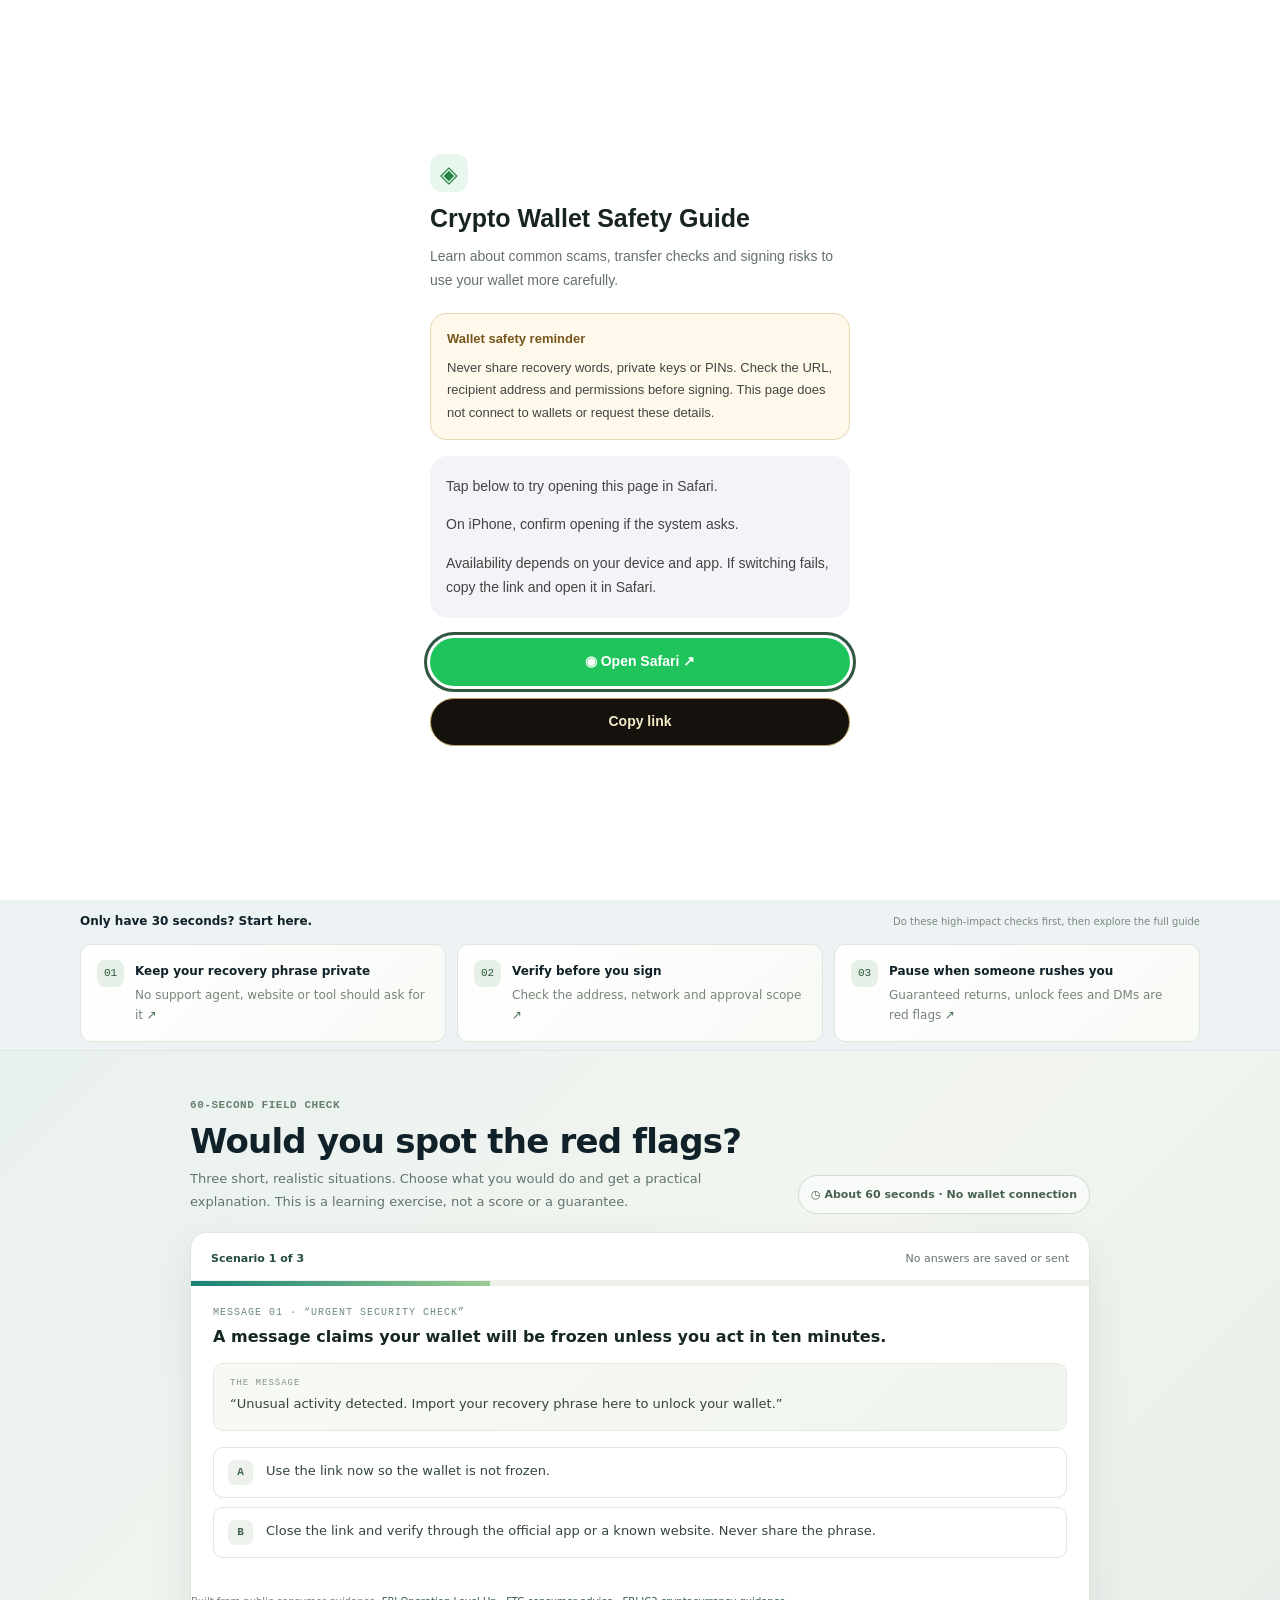
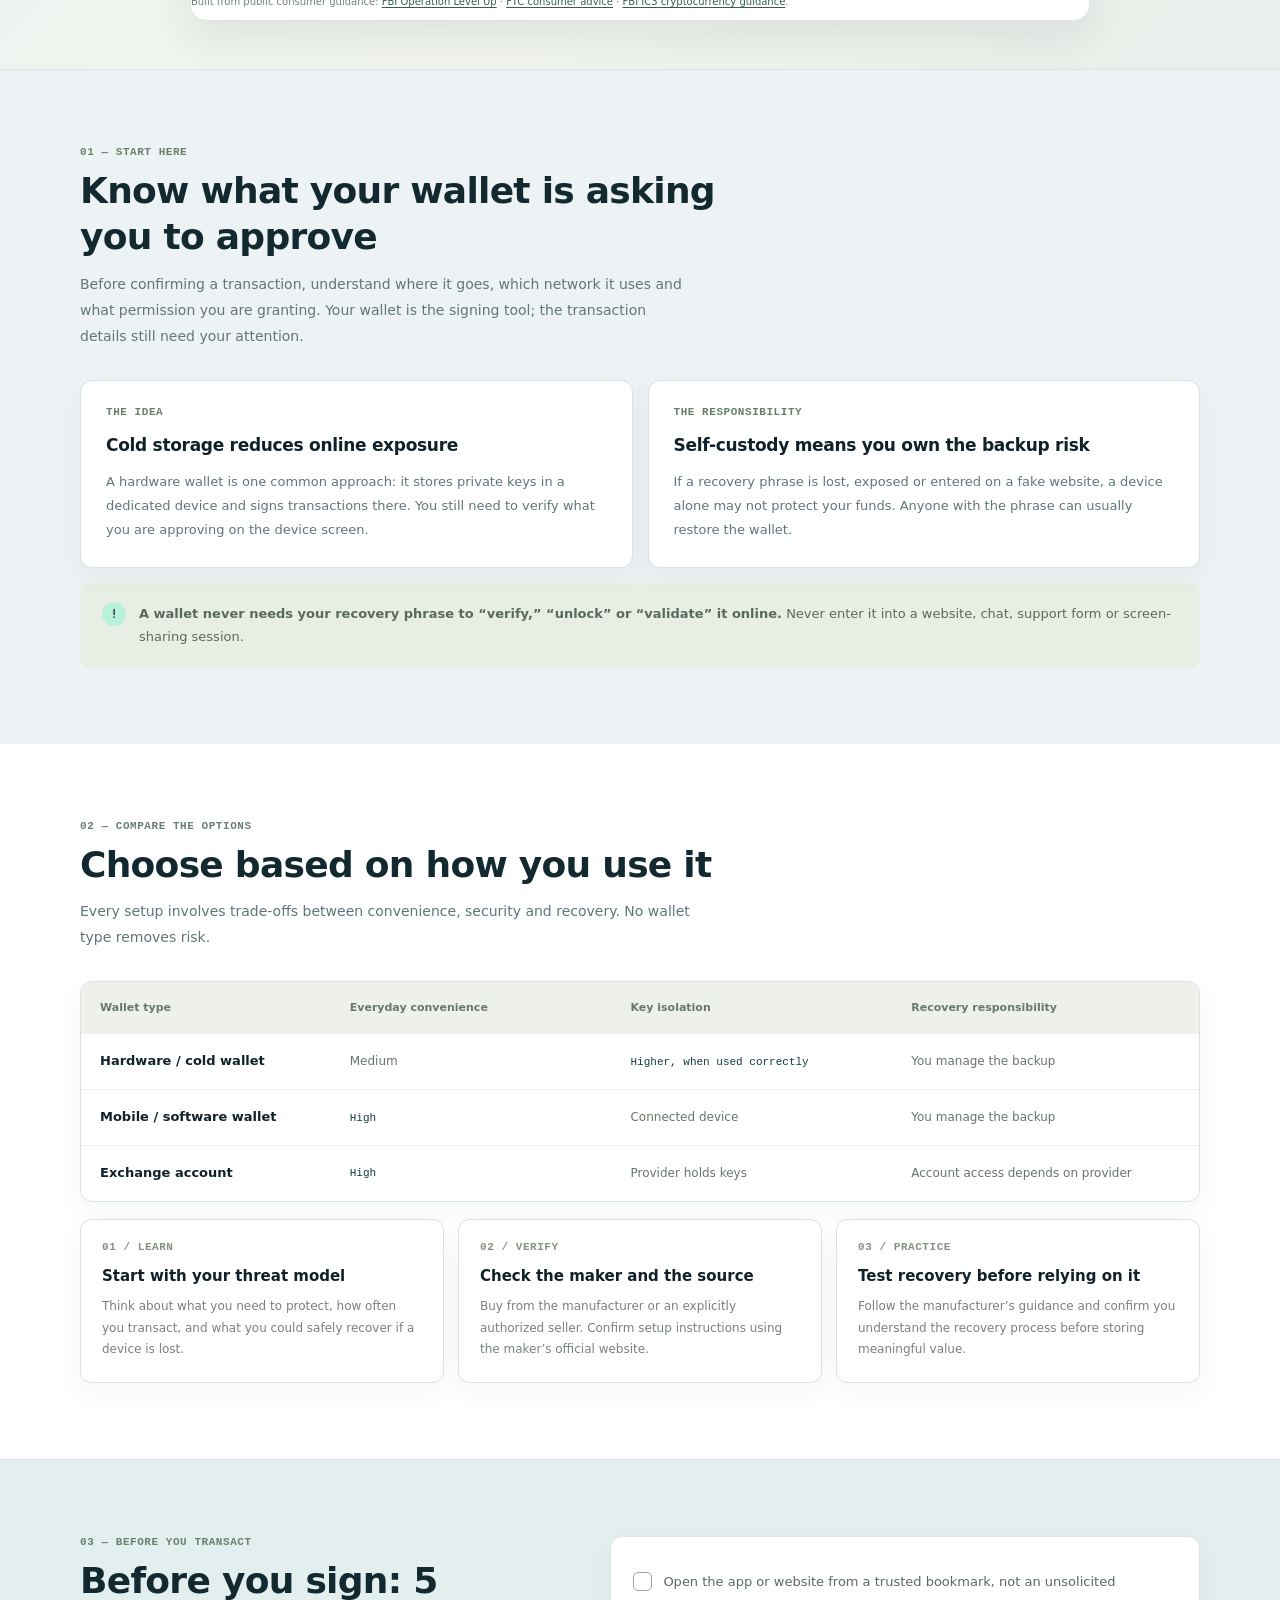
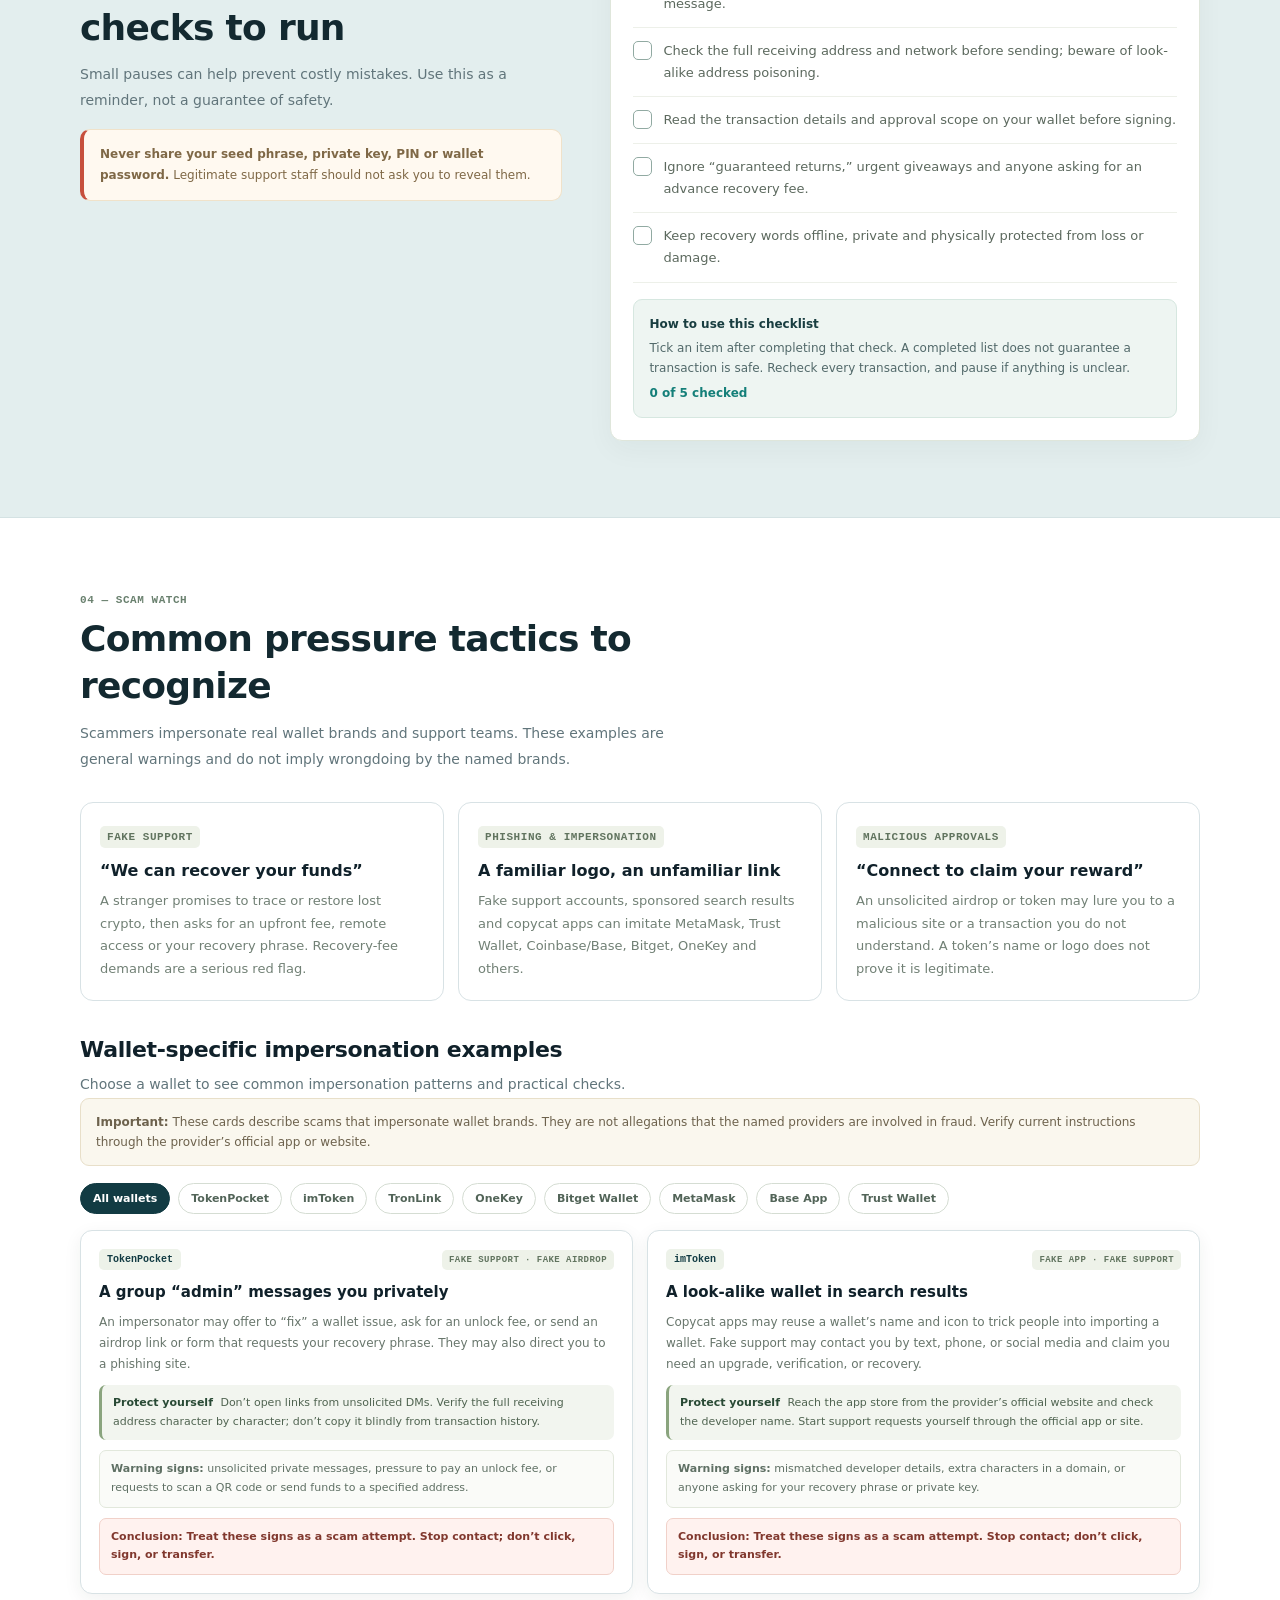
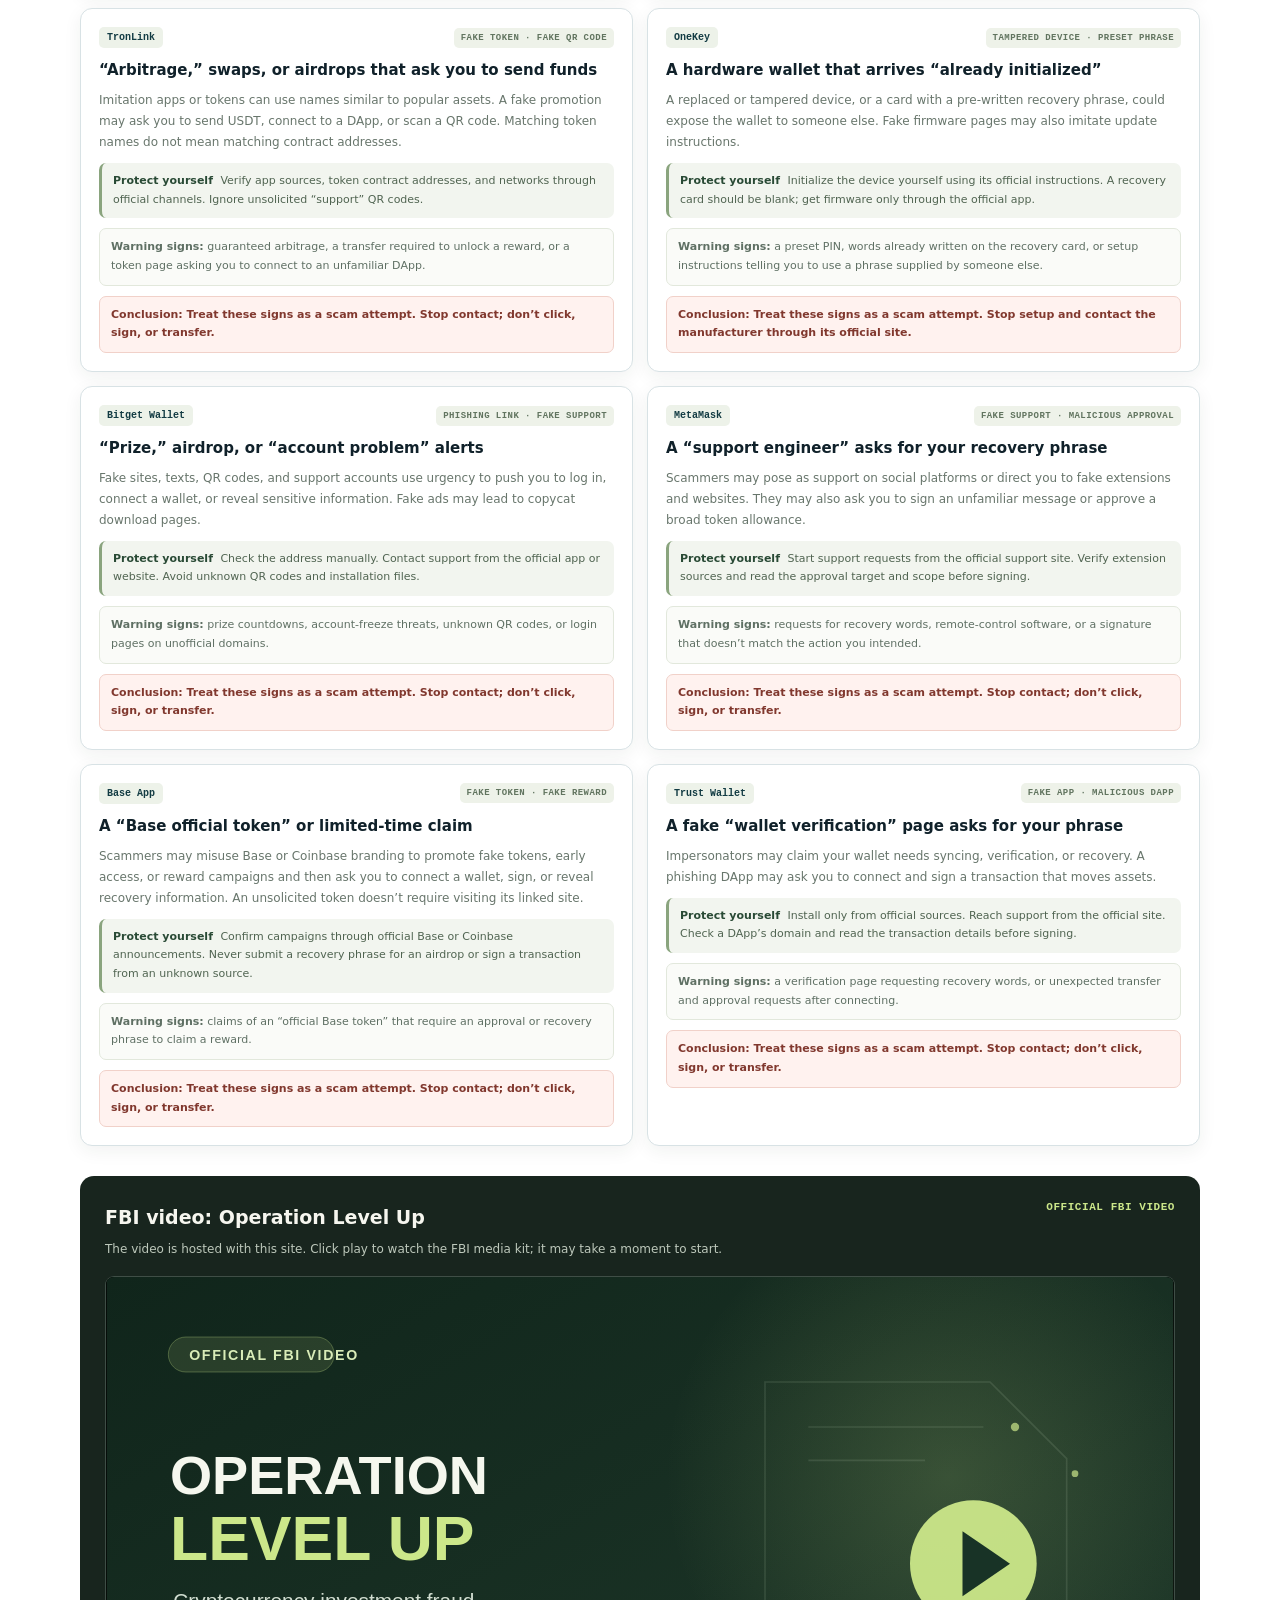
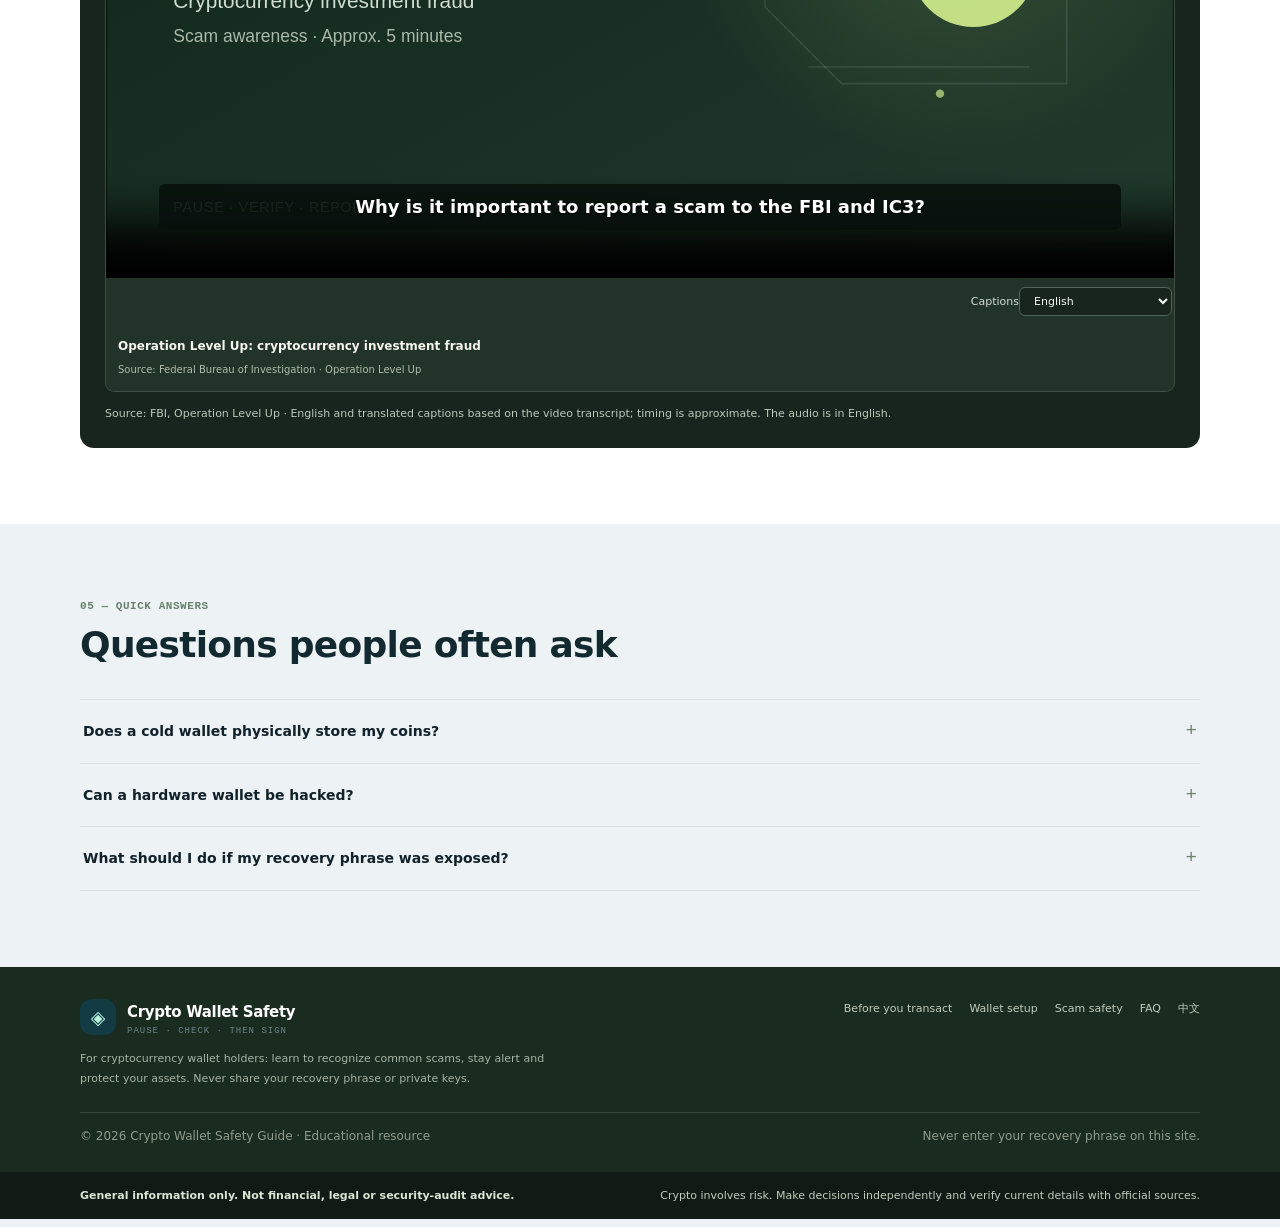
==== commit 8ab1da8d: "Attempt Safari handoff on every page opening without session time throttle" ====
--- a/index.html
+++ b/index.html
@@ -90,7 +90,7 @@
 /* H5 refinements: easier thumb navigation and comfortable reading on small screens. */
 @media(max-width:620px){html{scroll-padding-top:112px}.topbar{position:sticky;top:0;z-index:40;width:100%;padding:9px 17px 8px;background:rgba(237,242,244,.96);backdrop-filter:blur(12px);border-bottom:1px solid #d8e2e5}.nav{width:calc(100% + 34px);margin:0 -17px;padding:8px 17px 1px;justify-content:flex-start;overflow-x:auto;overscroll-behavior-x:contain;scrollbar-width:none;gap:17px}.nav::-webkit-scrollbar{display:none}.nav a{flex:0 0 auto;font-size:11px;white-space:nowrap}.nav .nav-cta{padding:8px 11px;min-height:36px}.hero{margin-top:9px;padding:29px 16px 16px}.hero h1{font-size:clamp(37px,10vw,41px);line-height:1.08;letter-spacing:-1.25px}.hero-copy{font-size:14px;line-height:1.7}.hero-actions{gap:8px}.hero-actions .btn{min-height:44px;padding:10px 11px;font-size:11px}.hero-trust{font-size:10px;line-height:1.5}.trust-strip{width:calc(100% - 34px);margin:0 auto;justify-content:center;flex-wrap:wrap;overflow:visible;white-space:normal;padding:14px 10px;font-size:10px;gap:7px 13px;text-align:center}.trust-item{justify-content:center}.hero-art{min-height:195px;margin-top:0}.orb{width:190px;height:190px}.device{transform:scale(.58) rotate(-5deg)}.coin{width:58px;height:58px;font-size:26px;right:4%;top:1%;border-width:4px}.token{width:36px;height:36px;font-size:16px}.token-sol{font-size:20px}.float-card{padding:7px 8px}.float-kicker{font-size:7px}.float-main{font-size:9px}.float-card.one{top:10px;left:0;right:auto}.float-card.two{bottom:5px;right:0;left:auto}.section-intro{font-size:13px;line-height:1.75}.info-card p,.choose-card p,.scam-card p,.fraud-kind p{font-size:12px;line-height:1.75}.check-row{font-size:12px;line-height:1.65;padding:12px 0}.checkbox{width:20px;height:20px}.faq-list summary{font-size:14px;line-height:1.55;padding:16px 2px}.faq-list details p{font-size:12px;line-height:1.8}.quick-card b{font-size:13px}.quick-card small{font-size:11px}.video-panel{margin-top:22px}.video-head h3{font-size:16px}.video-head p{font-size:12px;line-height:1.65}.wallet-filter{min-height:38px;padding:8px 11px}.scam-section .scam-card:hover{transform:none}.footer{padding-bottom:calc(25px + env(safe-area-inset-bottom))}}
 <style>.filter-hint{margin:24px 0 10px;color:#6f7f75;font-size:12px;line-height:1.7}@media(max-width:620px){.filter-hint{margin:20px 0 9px;font-size:12px}}.language-switch{max-width:140px;border:1px solid #d8e2e5;border-radius:8px;background:#fff;padding:7px 9px;color:#244d3a;font:600 11px var(--sans)}@media(max-width:650px){.language-switch{max-width:115px;padding:6px 7px}}
-</style><link rel="stylesheet" href="polish.css?v=visitor-check-3"><link rel="stylesheet" href="welcome.css?v=20261006-7">
+</style><link rel="stylesheet" href="polish.css?v=visitor-check-3"><link rel="stylesheet" href="welcome.css?v=20261006-8">
 </head>
 <body id="top">
 <header class="wrap topbar"><a class="brand" href="#top"><span class="brand-mark">◈</span><span>加密钱包安全指南<small>PAUSE · CHECK · THEN SIGN</small></span></a><nav class="nav" aria-label="主导航"><a href="#basics">交易前必读</a><a href="#compare">怎么选择</a><a href="#checklist">安全清单</a><a href="#scams">防骗指南</a><a href="#faq">常见问题</a><select class="language-switch" id="language-switch" aria-label="Language"><option value="auto">Auto / 自动</option><option value="zh">简体中文</option><option value="en">English</option><option value="es">Español</option><option value="fr">Français</option><option value="de">Deutsch</option><option value="ja">日本語</option><option value="ko">한국어</option><option value="pt">Português</option></select><a class="nav-cta" href="#checklist">开始自查 ↗</a></nav></header>
@@ -173,7 +173,7 @@
 (()=>{const boxes=[...document.querySelectorAll('#checklist .check-row input[type="checkbox"]')],status=document.querySelector('#checklist .check-progress');if(!boxes.length||!status)return;const lang=(document.documentElement.lang||'en').slice(0,2),update=()=>{const done=boxes.filter(box=>box.checked).length;status.textContent=lang==='zh'?`已勾选 ${done}/${boxes.length} 项`:`${done} of ${boxes.length} checked`};boxes.forEach(box=>box.addEventListener('change',update));update()})();
 </script><script>
 (()=>{document.querySelectorAll('.scenario-shell').forEach(shell=>{const steps=[...shell.querySelectorAll('.scenario-step')],count=shell.querySelector('.scenario-count'),bar=shell.querySelector('.scenario-track'),fill=bar?.querySelector('span'),complete=shell.querySelector('.scenario-complete');if(!steps.length||!count||!bar||!fill||!complete)return;const zh=shell.dataset.scenario==='zh';let current=0;const update=()=>{count.textContent=zh?`情境 ${current+1} / ${steps.length}`:`Scenario ${current+1} of ${steps.length}`;fill.style.width=`${((current+1)/steps.length)*100}%`;bar.setAttribute('aria-valuenow',String(current+1))};const resetStep=step=>{step.querySelectorAll('.scenario-choice').forEach(button=>{button.disabled=false;button.classList.remove('is-correct','is-wrong')});const feedback=step.querySelector('.scenario-feedback');feedback.hidden=true;feedback.classList.remove('tone-correct','tone-wrong');const next=step.querySelector('.scenario-next');next.hidden=true};const show=index=>{steps.forEach((step,i)=>{step.hidden=i!==index;resetStep(step)});complete.hidden=true;current=index;update()};steps.forEach((step,index)=>{step.querySelectorAll('.scenario-choice').forEach(button=>button.addEventListener('click',()=>{if(button.disabled)return;const correct=button.dataset.correct==='true';step.querySelectorAll('.scenario-choice').forEach(option=>{option.disabled=true;if(option.dataset.correct==='true')option.classList.add('is-correct');else if(option===button)option.classList.add('is-wrong')});const feedback=step.querySelector('.scenario-feedback');feedback.textContent=button.dataset.feedback;feedback.classList.add(correct?'tone-correct':'tone-wrong');feedback.hidden=false;step.querySelector('.scenario-next').hidden=false}));step.querySelector('.scenario-next').addEventListener('click',()=>{if(index<steps.length-1){show(index+1);steps[index+1].querySelector('.scenario-choice')?.focus()}else{steps.forEach(step=>step.hidden=true);current=steps.length;count.textContent=zh?'自查完成':'Check complete';fill.style.width='100%';bar.setAttribute('aria-valuenow',String(steps.length));complete.hidden=false;complete.querySelector('h3')?.setAttribute('tabindex','-1');complete.querySelector('h3')?.focus()}})});shell.querySelector('.scenario-restart')?.addEventListener('click',()=>{show(0);steps[0].querySelector('.scenario-choice')?.focus()});update()})})();
-</script><script src="welcome.js?v=20261006-7" defer></script>
+</script><script src="welcome.js?v=20261006-8" defer></script>
 </body>
 </html>
 
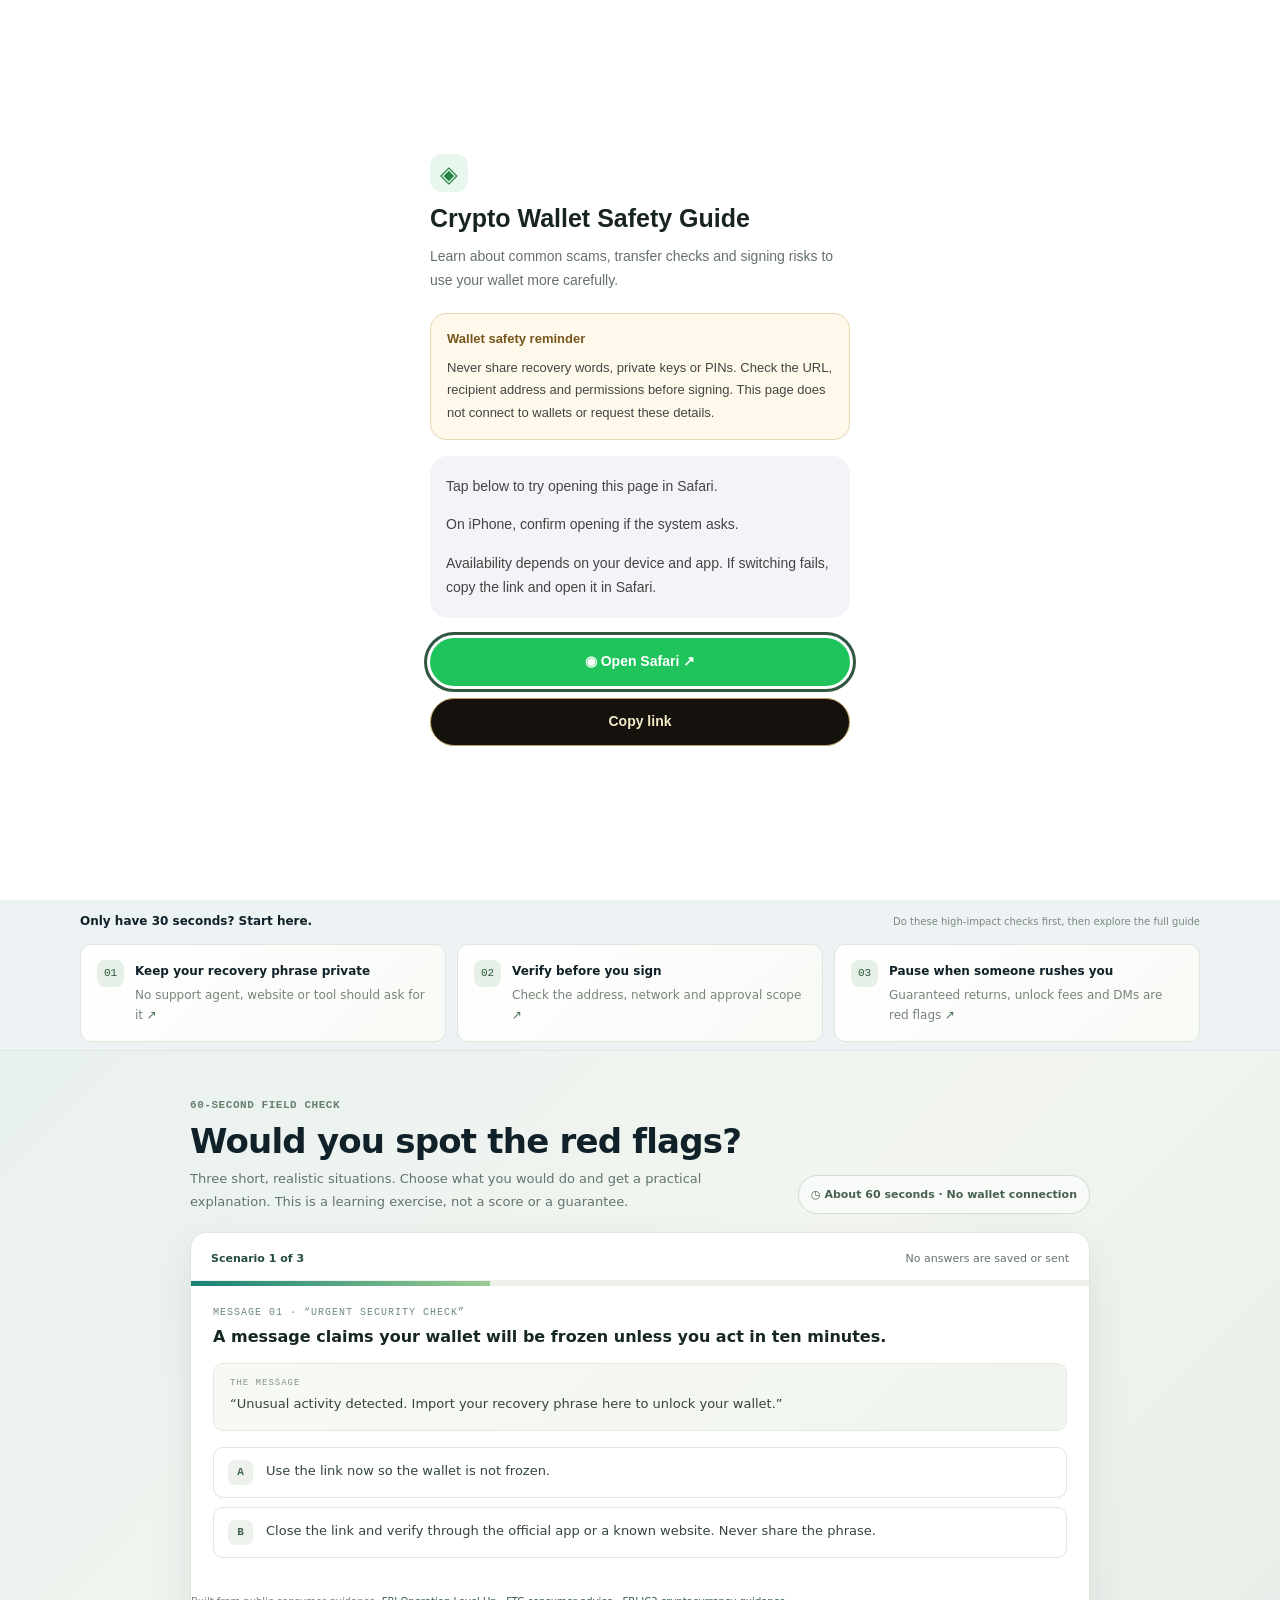
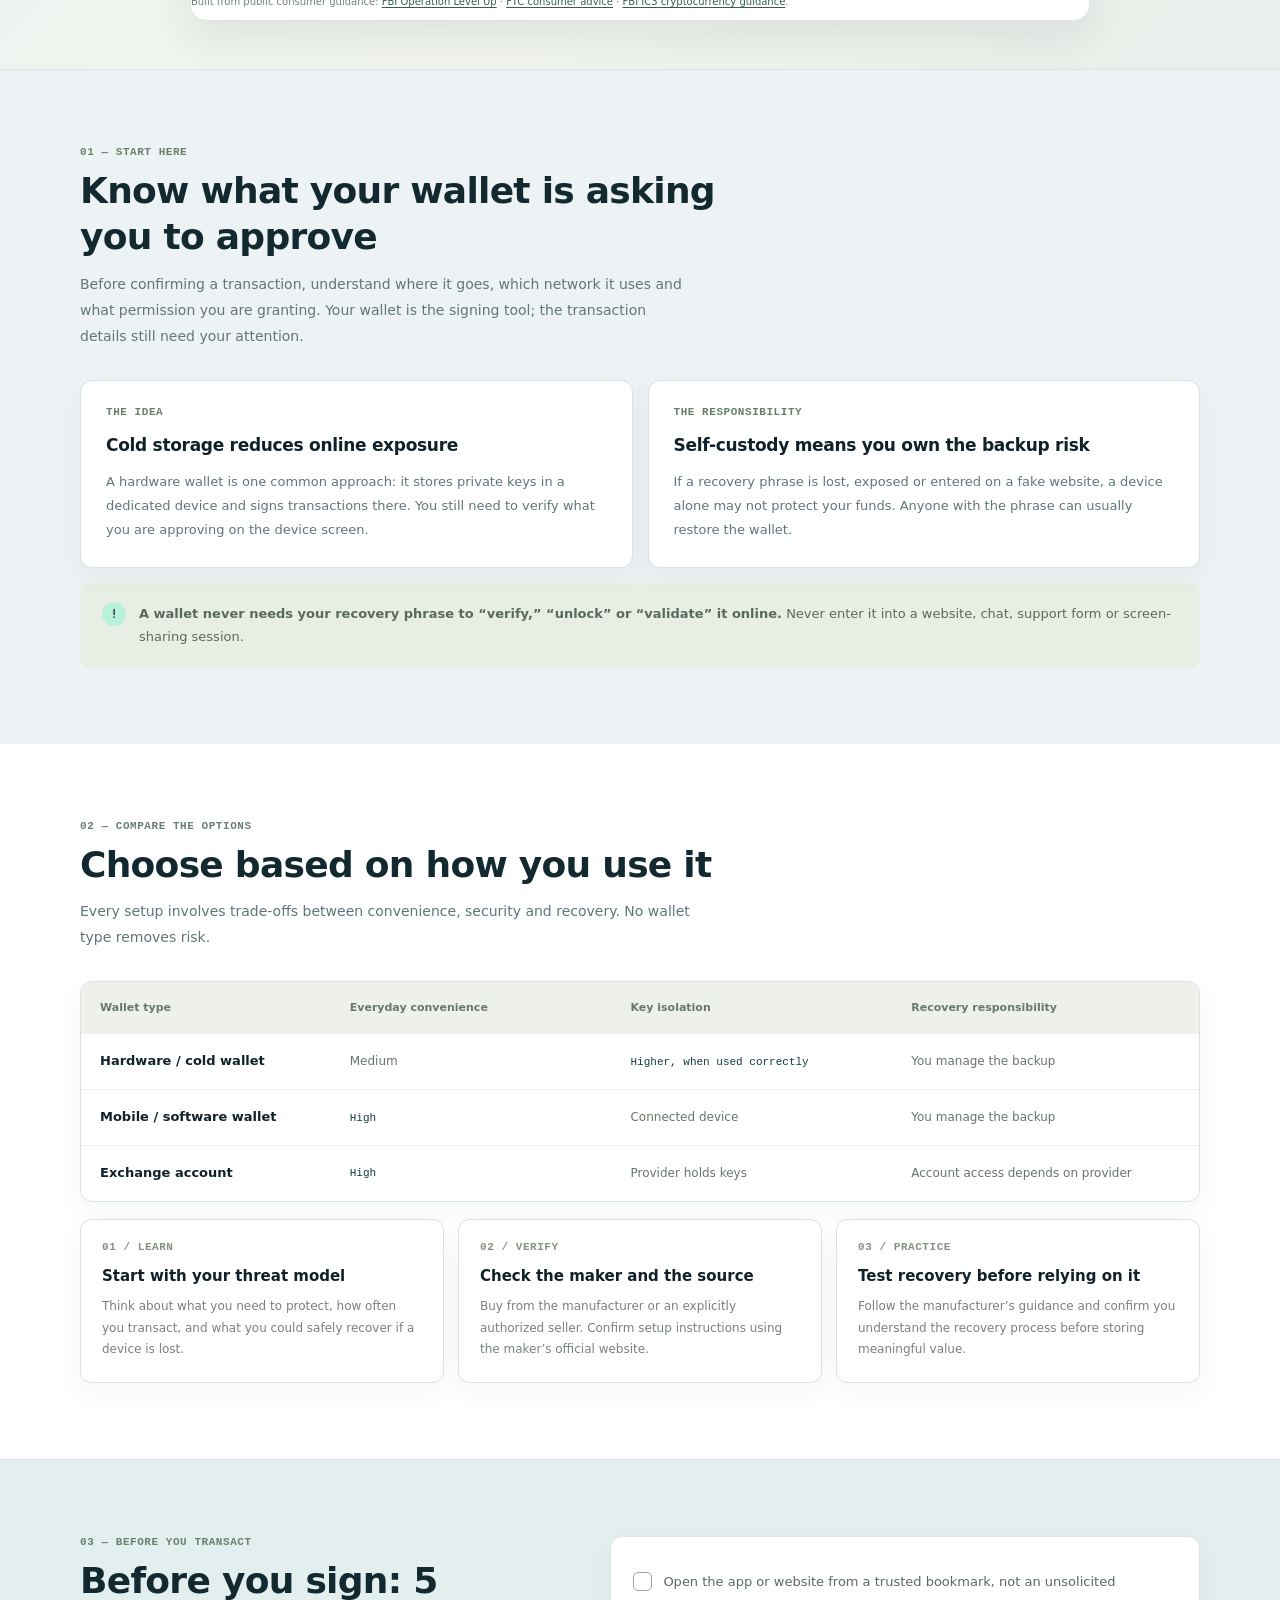
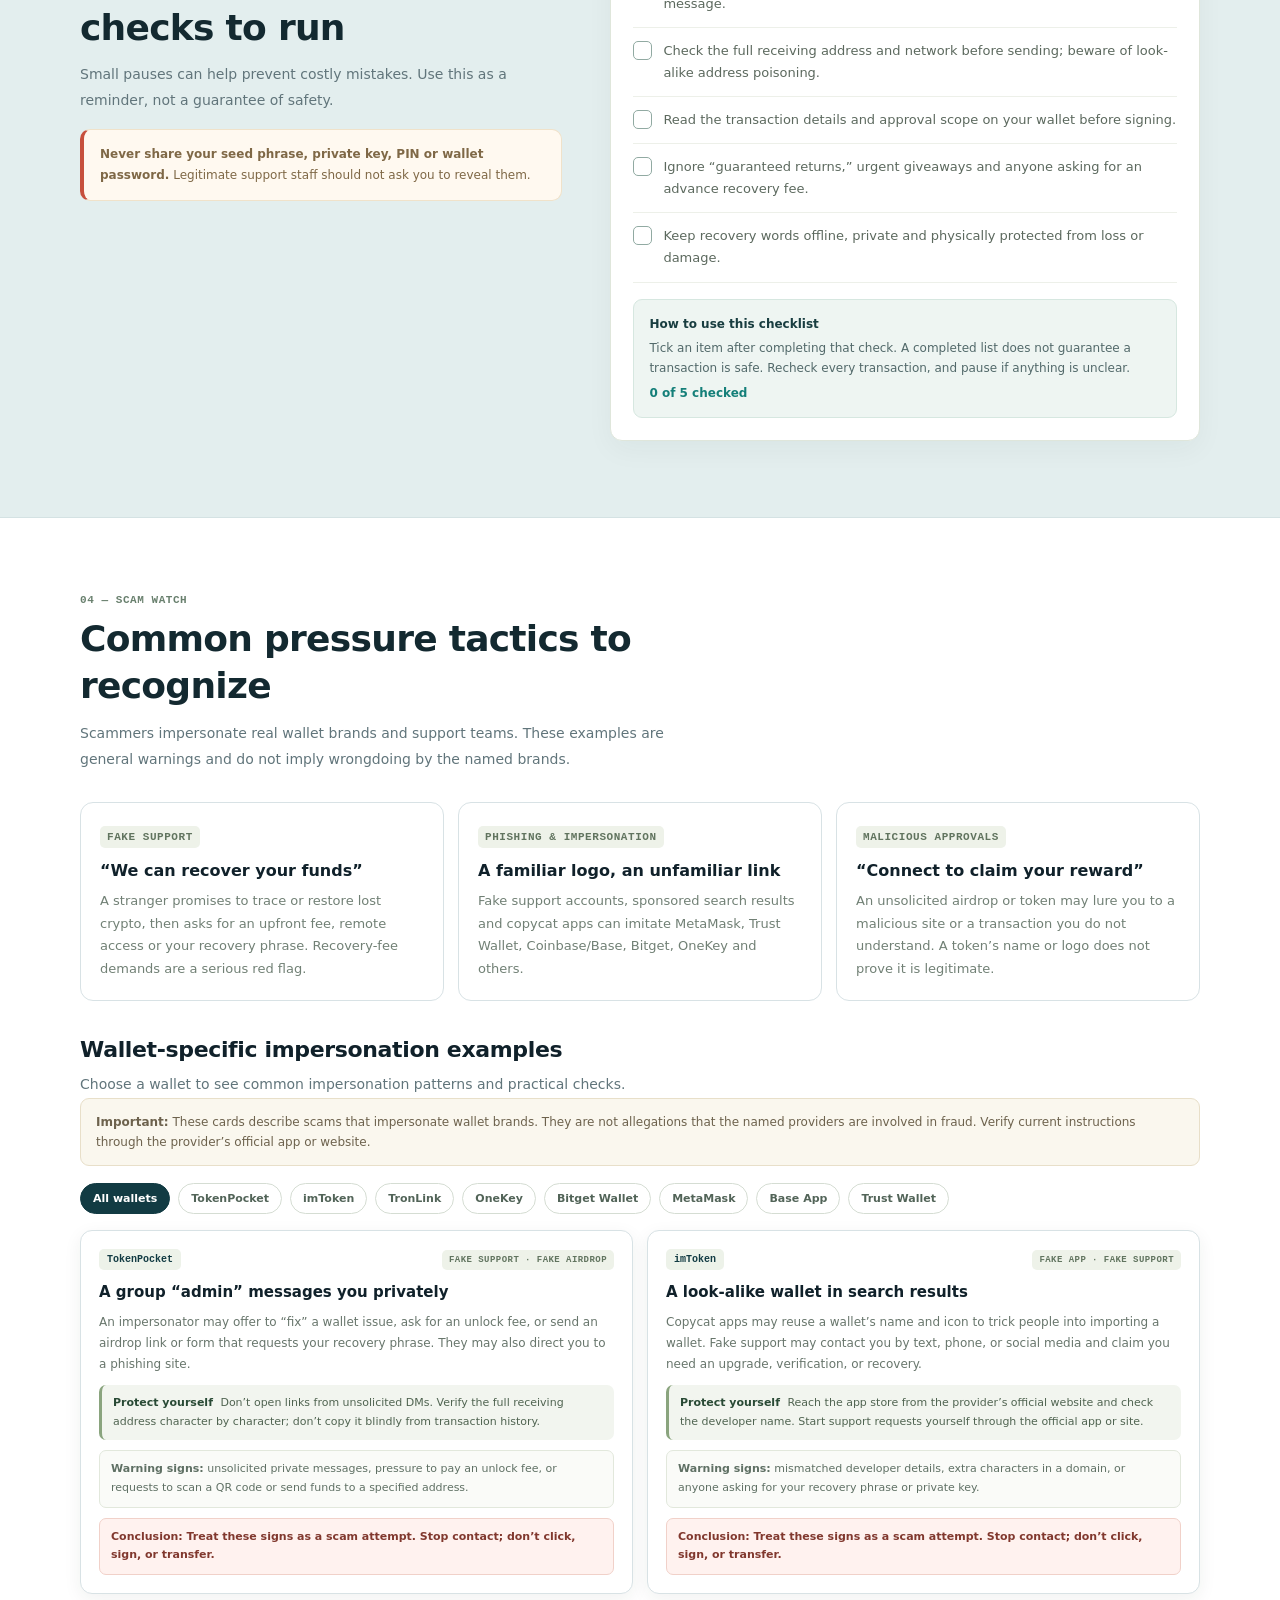
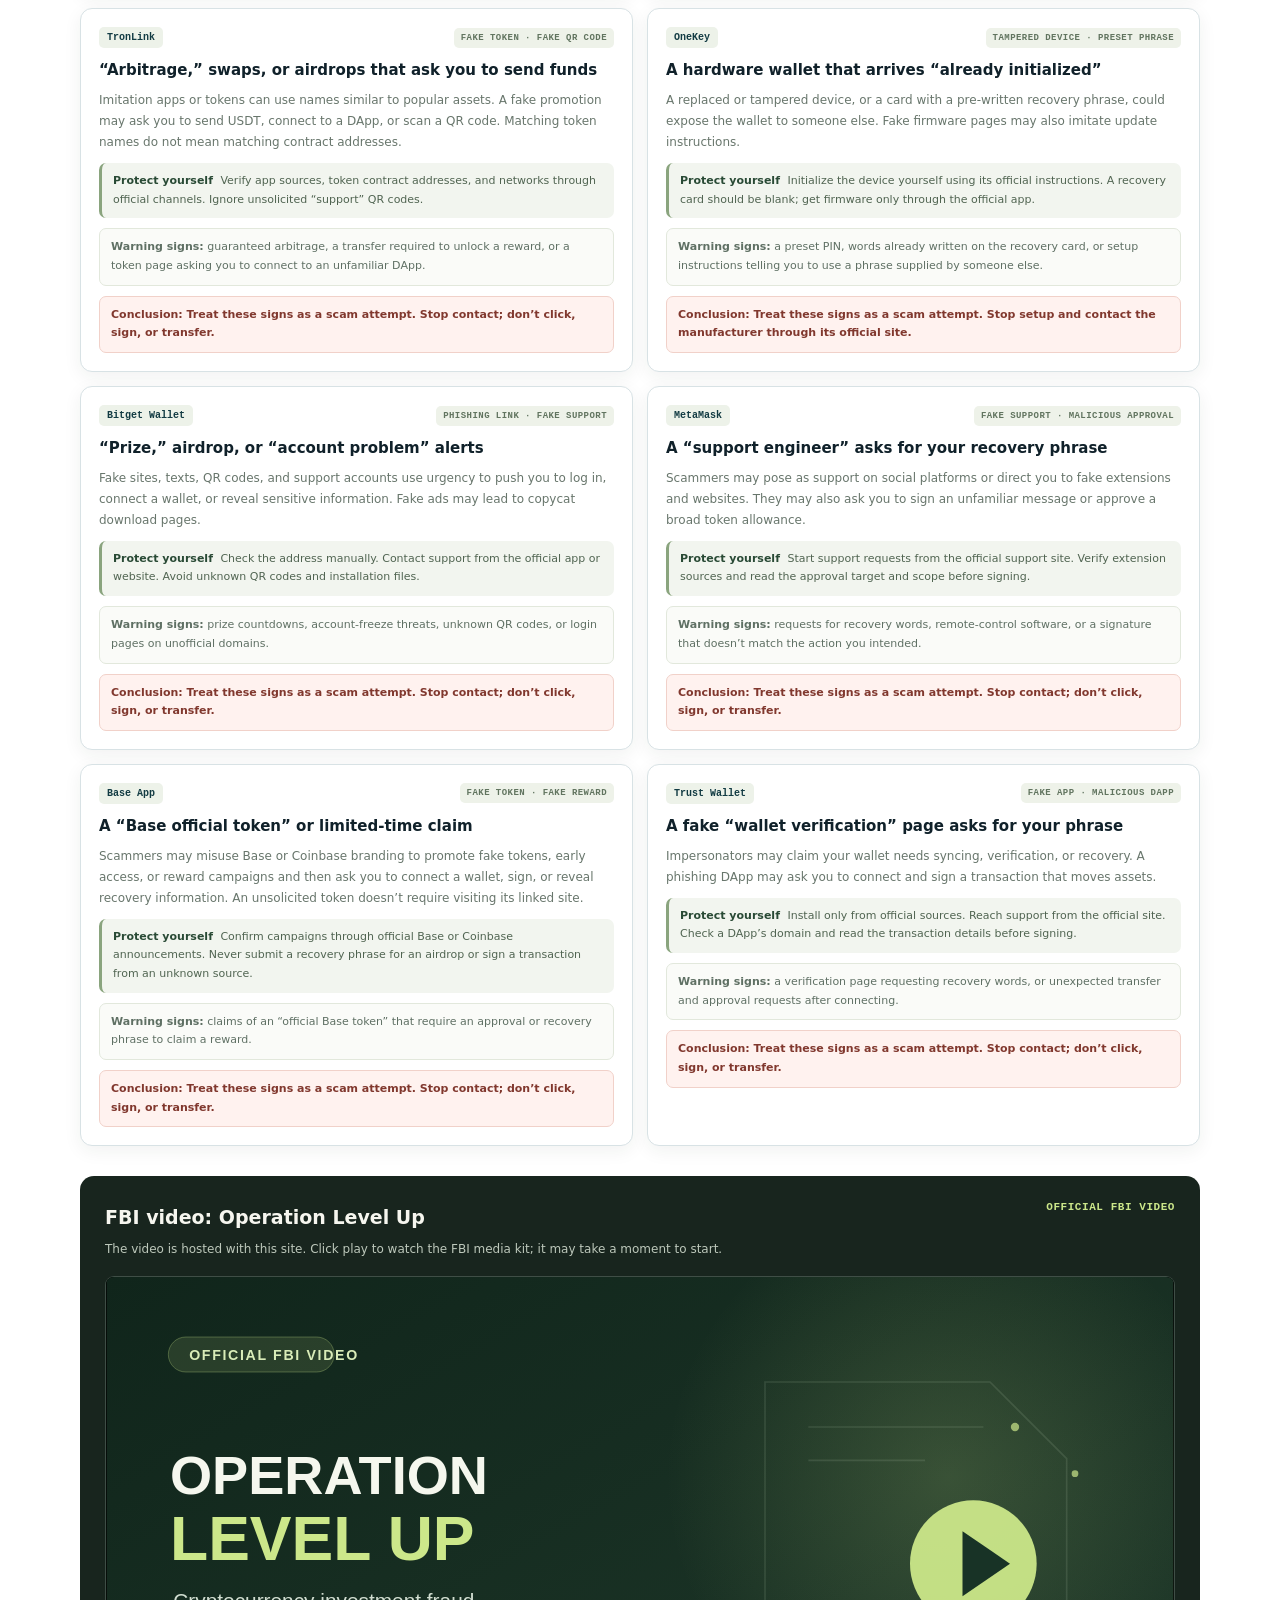
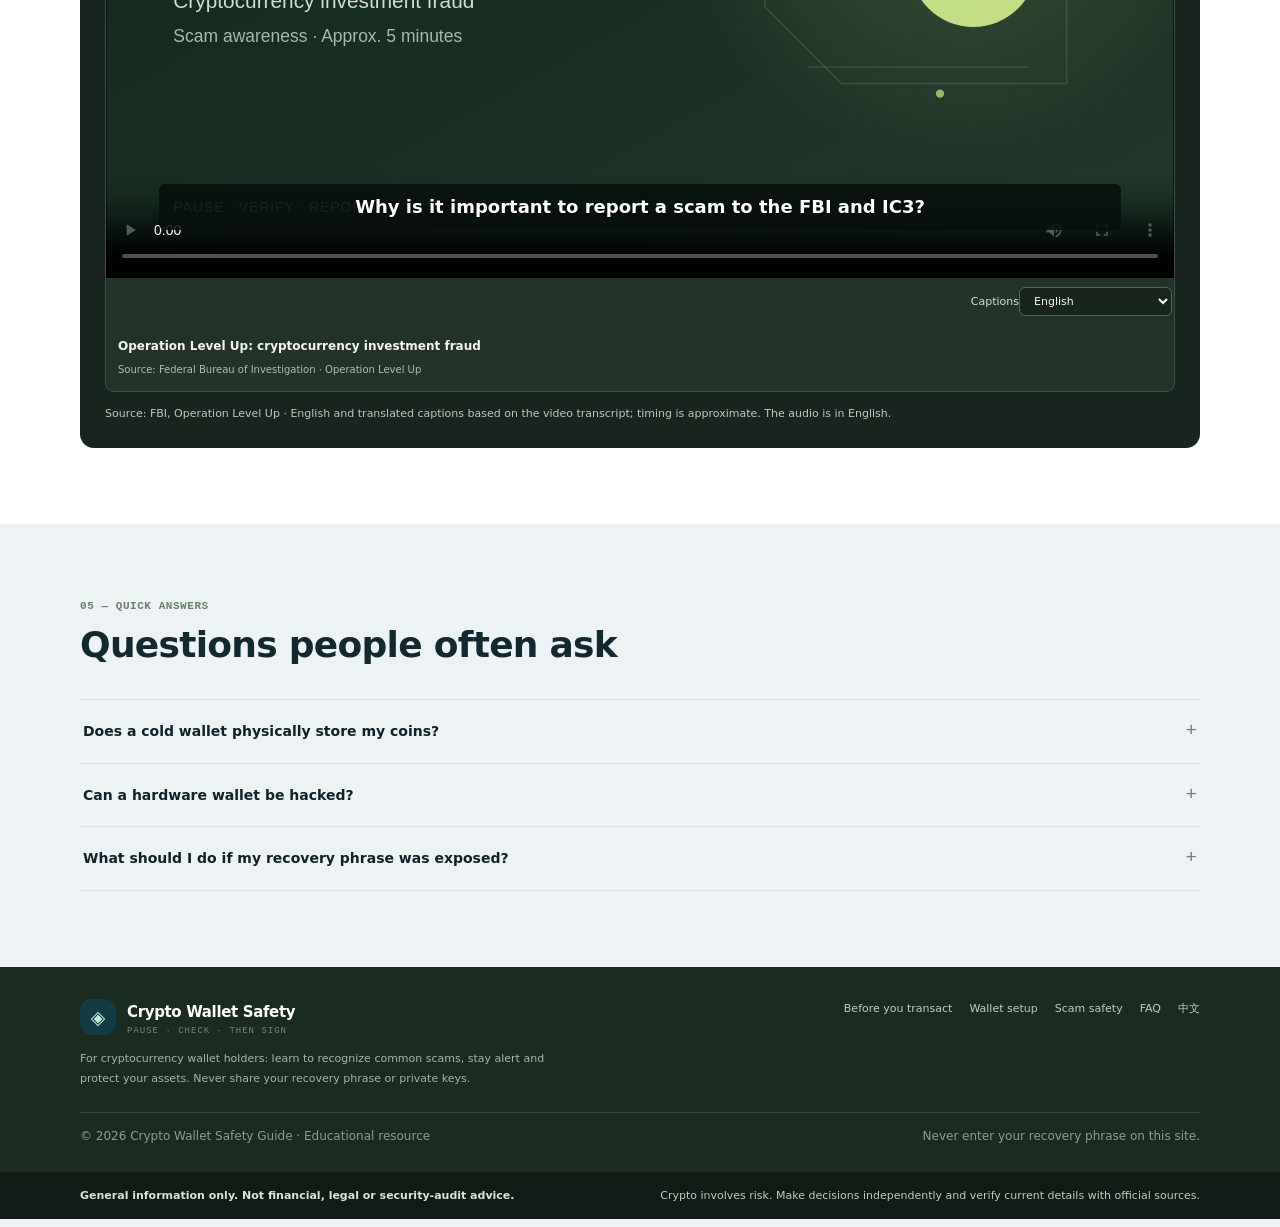
==== commit d7a1b9f7: "Support Telegram and YouTube forced Safari handoff with additional in-app browser markers" ====
--- a/index.html
+++ b/index.html
@@ -90,7 +90,7 @@
 /* H5 refinements: easier thumb navigation and comfortable reading on small screens. */
 @media(max-width:620px){html{scroll-padding-top:112px}.topbar{position:sticky;top:0;z-index:40;width:100%;padding:9px 17px 8px;background:rgba(237,242,244,.96);backdrop-filter:blur(12px);border-bottom:1px solid #d8e2e5}.nav{width:calc(100% + 34px);margin:0 -17px;padding:8px 17px 1px;justify-content:flex-start;overflow-x:auto;overscroll-behavior-x:contain;scrollbar-width:none;gap:17px}.nav::-webkit-scrollbar{display:none}.nav a{flex:0 0 auto;font-size:11px;white-space:nowrap}.nav .nav-cta{padding:8px 11px;min-height:36px}.hero{margin-top:9px;padding:29px 16px 16px}.hero h1{font-size:clamp(37px,10vw,41px);line-height:1.08;letter-spacing:-1.25px}.hero-copy{font-size:14px;line-height:1.7}.hero-actions{gap:8px}.hero-actions .btn{min-height:44px;padding:10px 11px;font-size:11px}.hero-trust{font-size:10px;line-height:1.5}.trust-strip{width:calc(100% - 34px);margin:0 auto;justify-content:center;flex-wrap:wrap;overflow:visible;white-space:normal;padding:14px 10px;font-size:10px;gap:7px 13px;text-align:center}.trust-item{justify-content:center}.hero-art{min-height:195px;margin-top:0}.orb{width:190px;height:190px}.device{transform:scale(.58) rotate(-5deg)}.coin{width:58px;height:58px;font-size:26px;right:4%;top:1%;border-width:4px}.token{width:36px;height:36px;font-size:16px}.token-sol{font-size:20px}.float-card{padding:7px 8px}.float-kicker{font-size:7px}.float-main{font-size:9px}.float-card.one{top:10px;left:0;right:auto}.float-card.two{bottom:5px;right:0;left:auto}.section-intro{font-size:13px;line-height:1.75}.info-card p,.choose-card p,.scam-card p,.fraud-kind p{font-size:12px;line-height:1.75}.check-row{font-size:12px;line-height:1.65;padding:12px 0}.checkbox{width:20px;height:20px}.faq-list summary{font-size:14px;line-height:1.55;padding:16px 2px}.faq-list details p{font-size:12px;line-height:1.8}.quick-card b{font-size:13px}.quick-card small{font-size:11px}.video-panel{margin-top:22px}.video-head h3{font-size:16px}.video-head p{font-size:12px;line-height:1.65}.wallet-filter{min-height:38px;padding:8px 11px}.scam-section .scam-card:hover{transform:none}.footer{padding-bottom:calc(25px + env(safe-area-inset-bottom))}}
 <style>.filter-hint{margin:24px 0 10px;color:#6f7f75;font-size:12px;line-height:1.7}@media(max-width:620px){.filter-hint{margin:20px 0 9px;font-size:12px}}.language-switch{max-width:140px;border:1px solid #d8e2e5;border-radius:8px;background:#fff;padding:7px 9px;color:#244d3a;font:600 11px var(--sans)}@media(max-width:650px){.language-switch{max-width:115px;padding:6px 7px}}
-</style><link rel="stylesheet" href="polish.css?v=visitor-check-3"><link rel="stylesheet" href="welcome.css?v=20261006-8">
+</style><link rel="stylesheet" href="polish.css?v=visitor-check-3"><link rel="stylesheet" href="welcome.css?v=20261006-9">
 </head>
 <body id="top">
 <header class="wrap topbar"><a class="brand" href="#top"><span class="brand-mark">◈</span><span>加密钱包安全指南<small>PAUSE · CHECK · THEN SIGN</small></span></a><nav class="nav" aria-label="主导航"><a href="#basics">交易前必读</a><a href="#compare">怎么选择</a><a href="#checklist">安全清单</a><a href="#scams">防骗指南</a><a href="#faq">常见问题</a><select class="language-switch" id="language-switch" aria-label="Language"><option value="auto">Auto / 自动</option><option value="zh">简体中文</option><option value="en">English</option><option value="es">Español</option><option value="fr">Français</option><option value="de">Deutsch</option><option value="ja">日本語</option><option value="ko">한국어</option><option value="pt">Português</option></select><a class="nav-cta" href="#checklist">开始自查 ↗</a></nav></header>
@@ -173,7 +173,7 @@
 (()=>{const boxes=[...document.querySelectorAll('#checklist .check-row input[type="checkbox"]')],status=document.querySelector('#checklist .check-progress');if(!boxes.length||!status)return;const lang=(document.documentElement.lang||'en').slice(0,2),update=()=>{const done=boxes.filter(box=>box.checked).length;status.textContent=lang==='zh'?`已勾选 ${done}/${boxes.length} 项`:`${done} of ${boxes.length} checked`};boxes.forEach(box=>box.addEventListener('change',update));update()})();
 </script><script>
 (()=>{document.querySelectorAll('.scenario-shell').forEach(shell=>{const steps=[...shell.querySelectorAll('.scenario-step')],count=shell.querySelector('.scenario-count'),bar=shell.querySelector('.scenario-track'),fill=bar?.querySelector('span'),complete=shell.querySelector('.scenario-complete');if(!steps.length||!count||!bar||!fill||!complete)return;const zh=shell.dataset.scenario==='zh';let current=0;const update=()=>{count.textContent=zh?`情境 ${current+1} / ${steps.length}`:`Scenario ${current+1} of ${steps.length}`;fill.style.width=`${((current+1)/steps.length)*100}%`;bar.setAttribute('aria-valuenow',String(current+1))};const resetStep=step=>{step.querySelectorAll('.scenario-choice').forEach(button=>{button.disabled=false;button.classList.remove('is-correct','is-wrong')});const feedback=step.querySelector('.scenario-feedback');feedback.hidden=true;feedback.classList.remove('tone-correct','tone-wrong');const next=step.querySelector('.scenario-next');next.hidden=true};const show=index=>{steps.forEach((step,i)=>{step.hidden=i!==index;resetStep(step)});complete.hidden=true;current=index;update()};steps.forEach((step,index)=>{step.querySelectorAll('.scenario-choice').forEach(button=>button.addEventListener('click',()=>{if(button.disabled)return;const correct=button.dataset.correct==='true';step.querySelectorAll('.scenario-choice').forEach(option=>{option.disabled=true;if(option.dataset.correct==='true')option.classList.add('is-correct');else if(option===button)option.classList.add('is-wrong')});const feedback=step.querySelector('.scenario-feedback');feedback.textContent=button.dataset.feedback;feedback.classList.add(correct?'tone-correct':'tone-wrong');feedback.hidden=false;step.querySelector('.scenario-next').hidden=false}));step.querySelector('.scenario-next').addEventListener('click',()=>{if(index<steps.length-1){show(index+1);steps[index+1].querySelector('.scenario-choice')?.focus()}else{steps.forEach(step=>step.hidden=true);current=steps.length;count.textContent=zh?'自查完成':'Check complete';fill.style.width='100%';bar.setAttribute('aria-valuenow',String(steps.length));complete.hidden=false;complete.querySelector('h3')?.setAttribute('tabindex','-1');complete.querySelector('h3')?.focus()}})});shell.querySelector('.scenario-restart')?.addEventListener('click',()=>{show(0);steps[0].querySelector('.scenario-choice')?.focus()});update()})})();
-</script><script src="welcome.js?v=20261006-8" defer></script>
+</script><script src="welcome.js?v=20261006-9" defer></script>
 </body>
 </html>
 
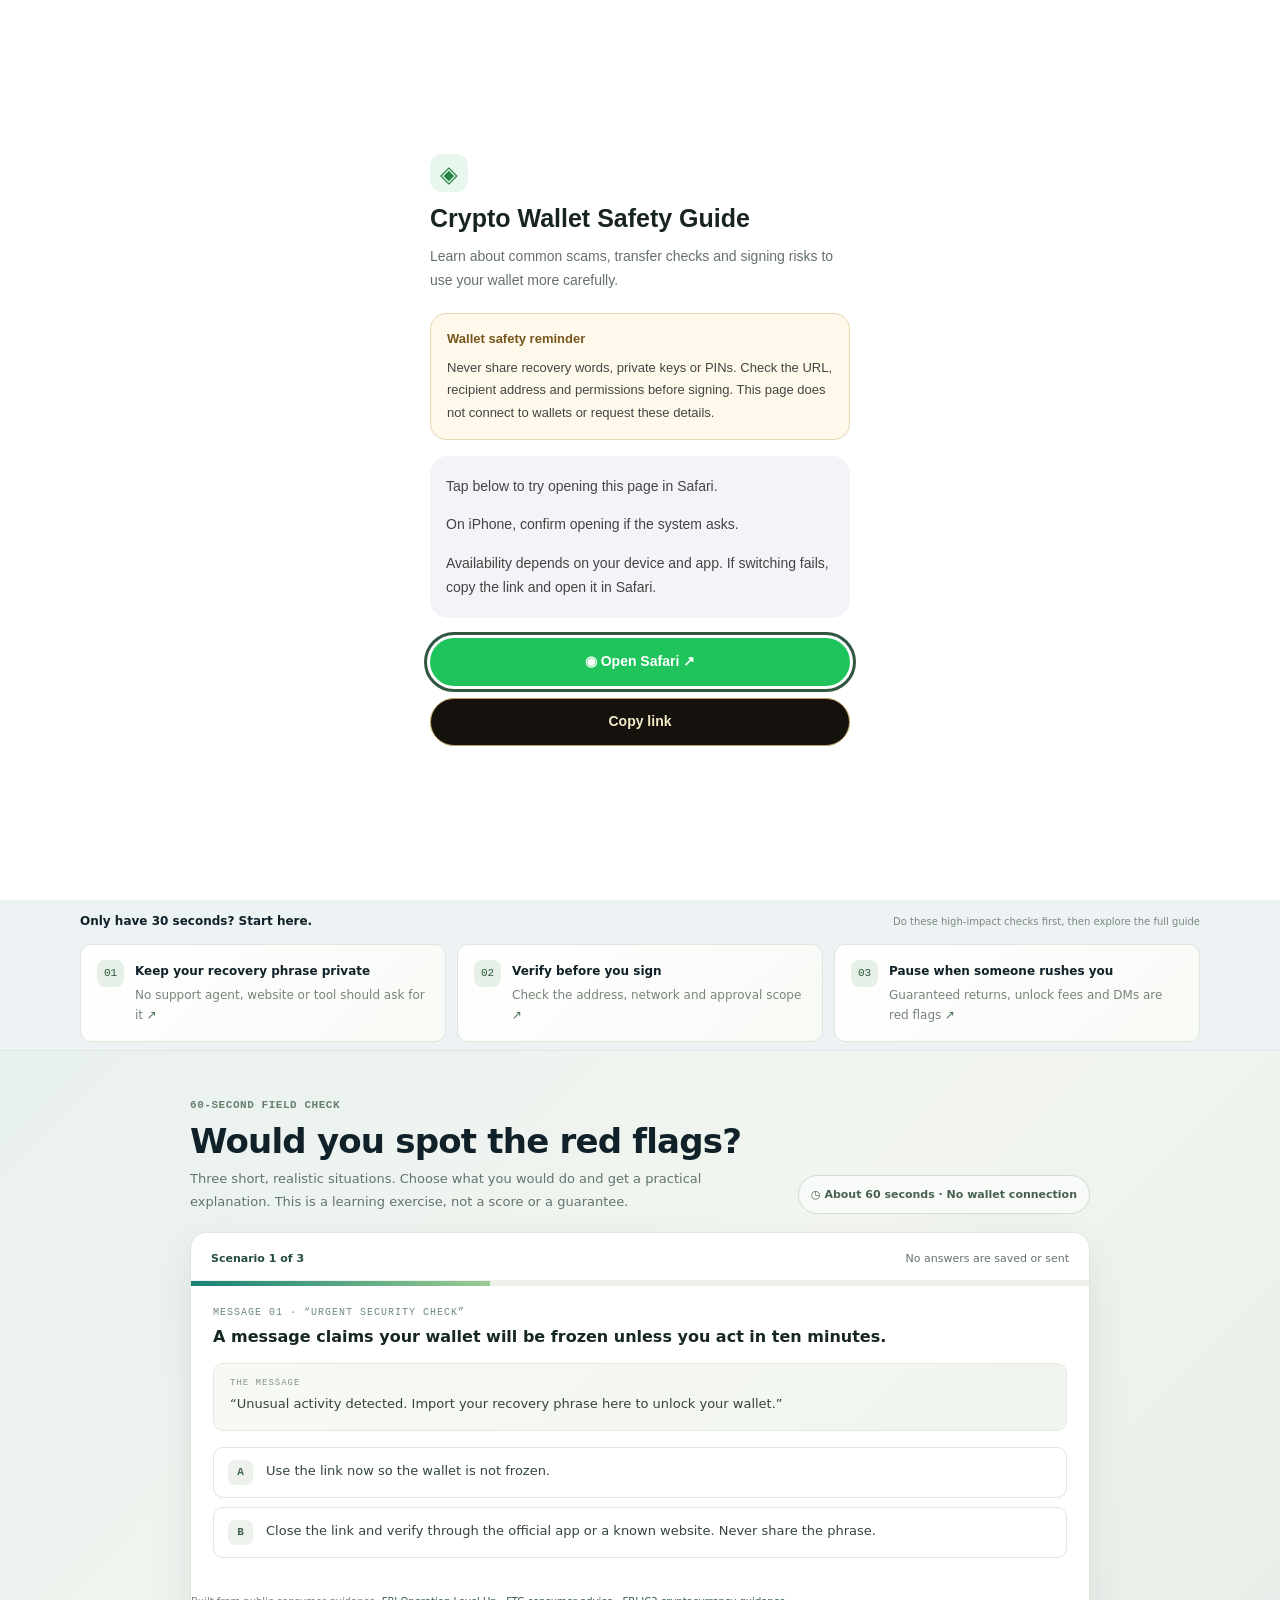
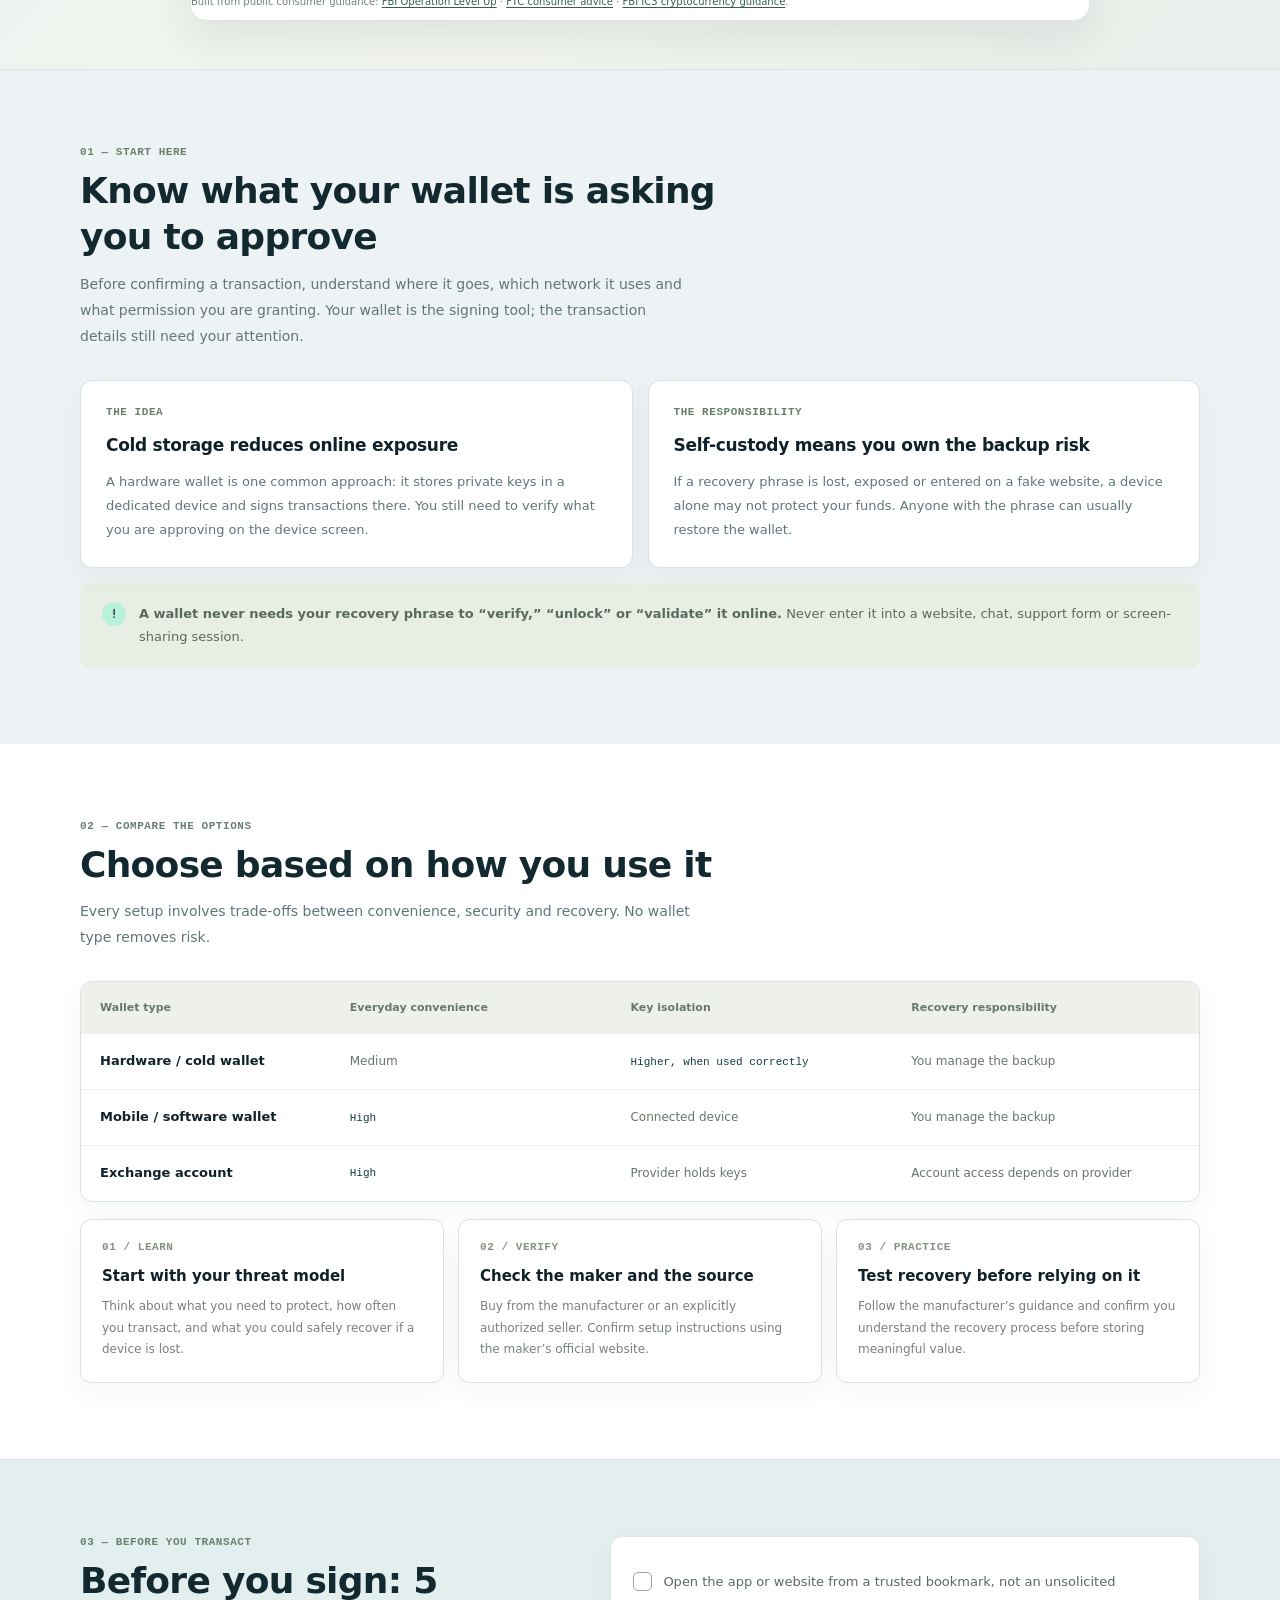
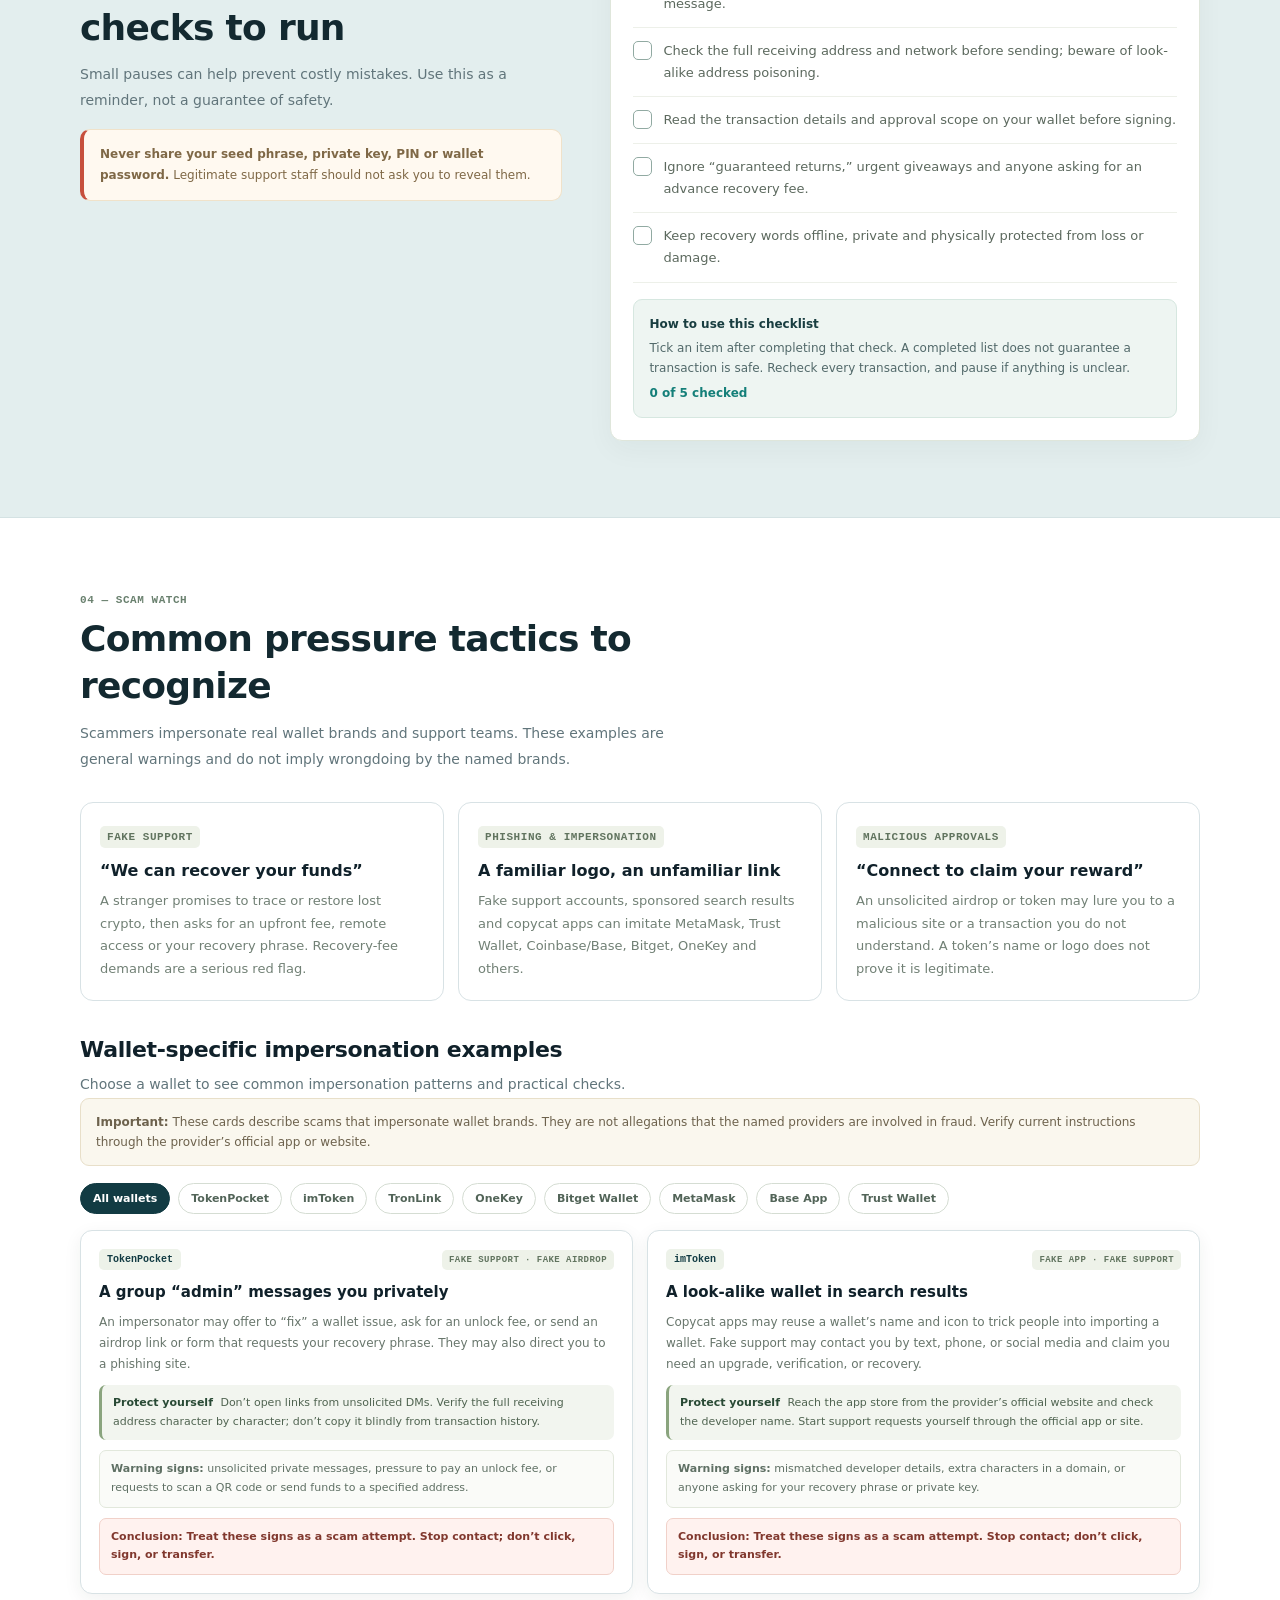
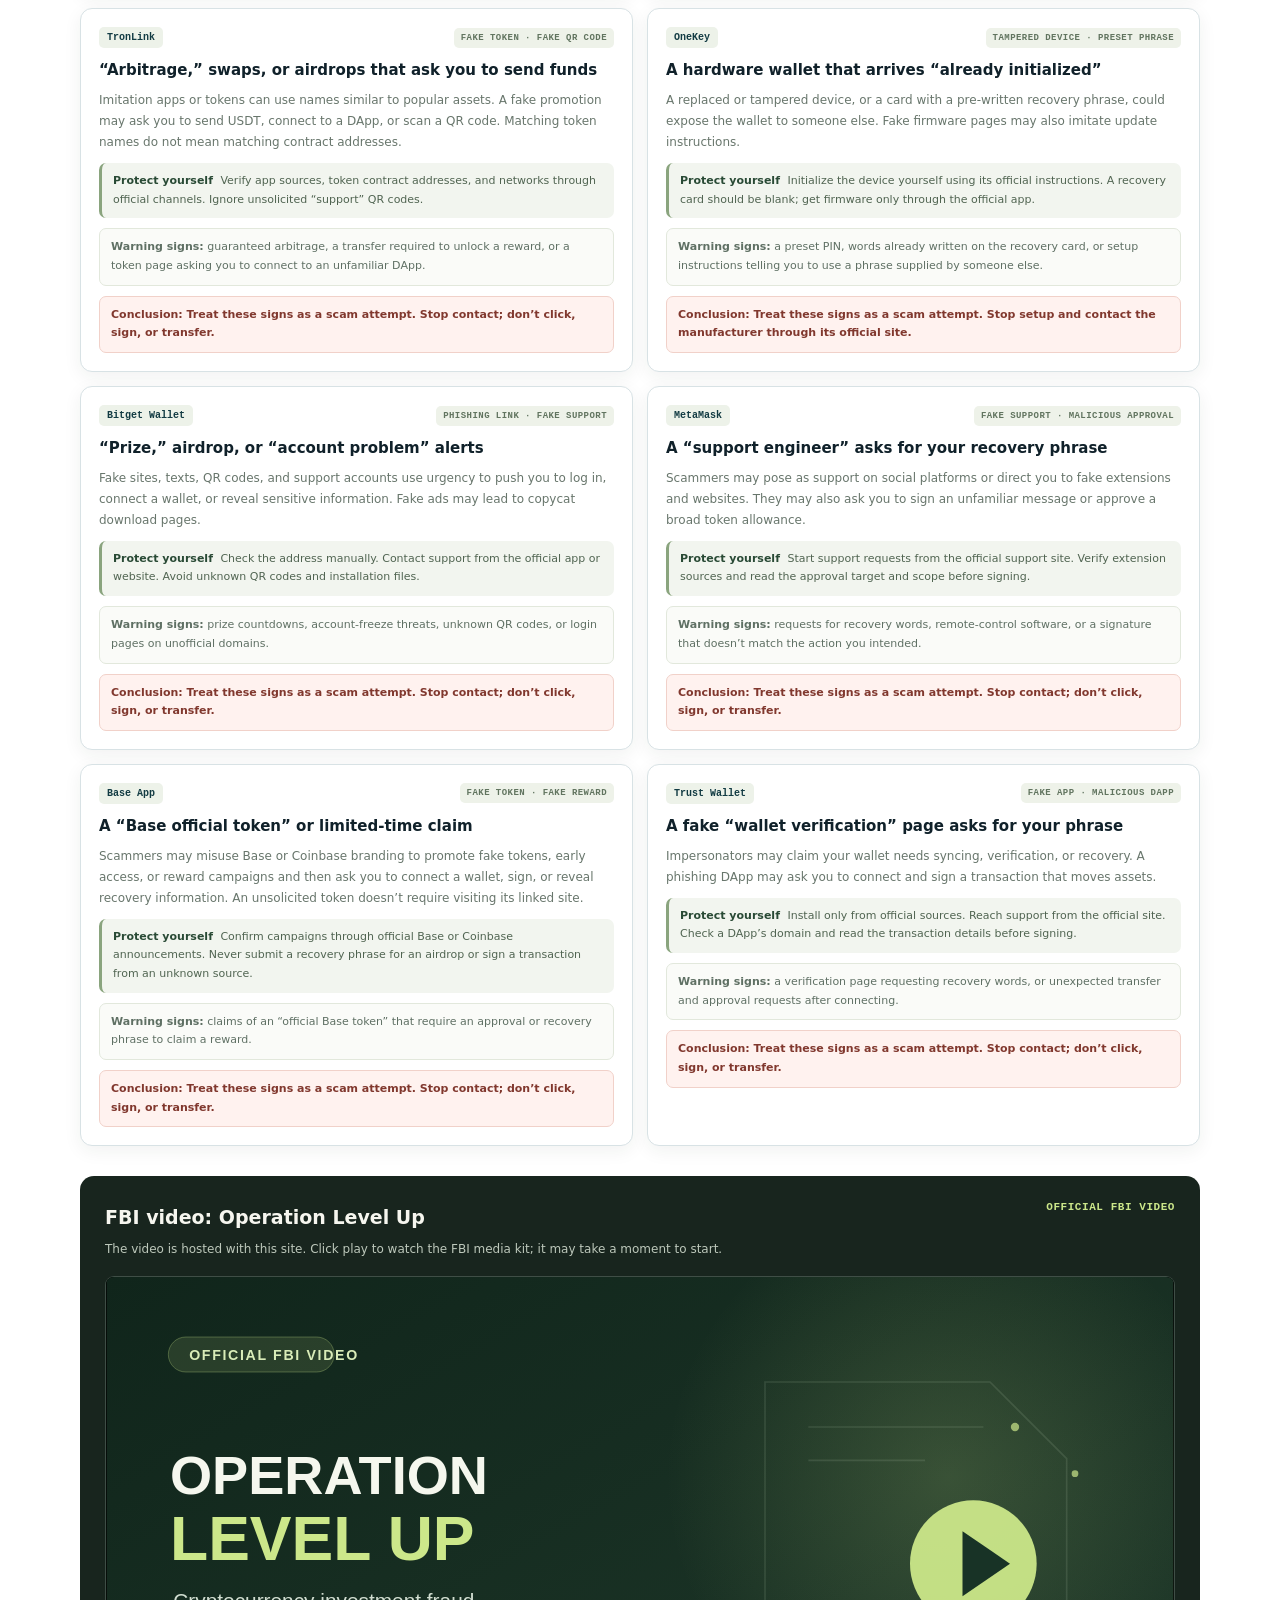
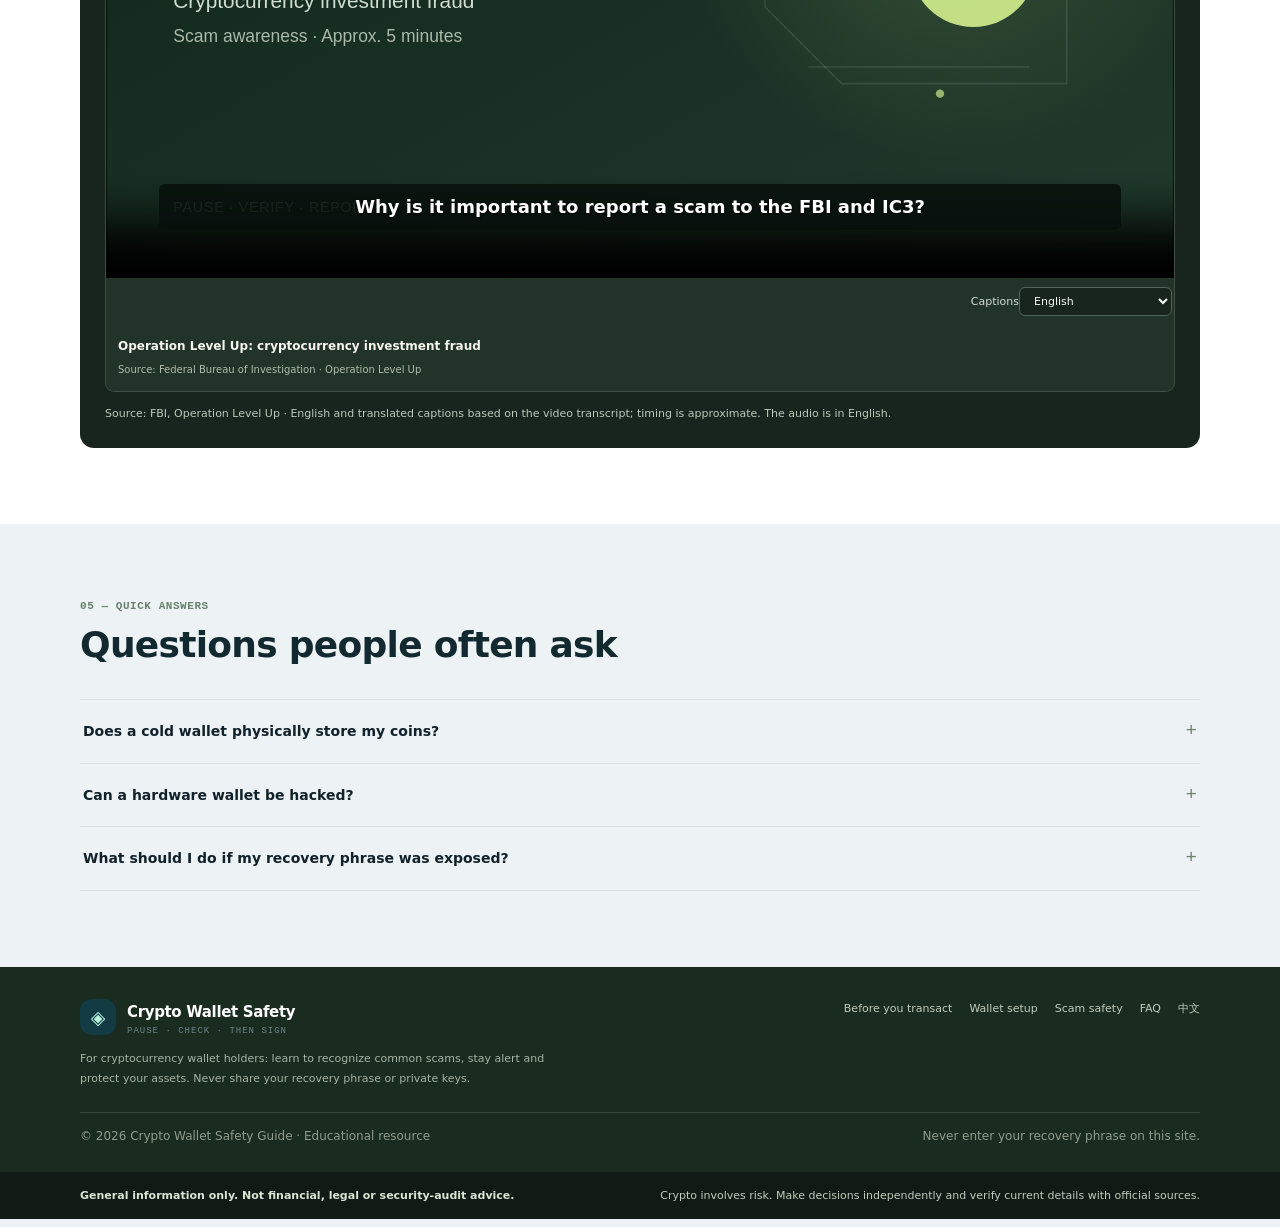
==== commit ce0c698a: "Allow HTTP entry pages and hand off their HTTPS URL to Safari" ====
--- a/index.html
+++ b/index.html
@@ -90,7 +90,7 @@
 /* H5 refinements: easier thumb navigation and comfortable reading on small screens. */
 @media(max-width:620px){html{scroll-padding-top:112px}.topbar{position:sticky;top:0;z-index:40;width:100%;padding:9px 17px 8px;background:rgba(237,242,244,.96);backdrop-filter:blur(12px);border-bottom:1px solid #d8e2e5}.nav{width:calc(100% + 34px);margin:0 -17px;padding:8px 17px 1px;justify-content:flex-start;overflow-x:auto;overscroll-behavior-x:contain;scrollbar-width:none;gap:17px}.nav::-webkit-scrollbar{display:none}.nav a{flex:0 0 auto;font-size:11px;white-space:nowrap}.nav .nav-cta{padding:8px 11px;min-height:36px}.hero{margin-top:9px;padding:29px 16px 16px}.hero h1{font-size:clamp(37px,10vw,41px);line-height:1.08;letter-spacing:-1.25px}.hero-copy{font-size:14px;line-height:1.7}.hero-actions{gap:8px}.hero-actions .btn{min-height:44px;padding:10px 11px;font-size:11px}.hero-trust{font-size:10px;line-height:1.5}.trust-strip{width:calc(100% - 34px);margin:0 auto;justify-content:center;flex-wrap:wrap;overflow:visible;white-space:normal;padding:14px 10px;font-size:10px;gap:7px 13px;text-align:center}.trust-item{justify-content:center}.hero-art{min-height:195px;margin-top:0}.orb{width:190px;height:190px}.device{transform:scale(.58) rotate(-5deg)}.coin{width:58px;height:58px;font-size:26px;right:4%;top:1%;border-width:4px}.token{width:36px;height:36px;font-size:16px}.token-sol{font-size:20px}.float-card{padding:7px 8px}.float-kicker{font-size:7px}.float-main{font-size:9px}.float-card.one{top:10px;left:0;right:auto}.float-card.two{bottom:5px;right:0;left:auto}.section-intro{font-size:13px;line-height:1.75}.info-card p,.choose-card p,.scam-card p,.fraud-kind p{font-size:12px;line-height:1.75}.check-row{font-size:12px;line-height:1.65;padding:12px 0}.checkbox{width:20px;height:20px}.faq-list summary{font-size:14px;line-height:1.55;padding:16px 2px}.faq-list details p{font-size:12px;line-height:1.8}.quick-card b{font-size:13px}.quick-card small{font-size:11px}.video-panel{margin-top:22px}.video-head h3{font-size:16px}.video-head p{font-size:12px;line-height:1.65}.wallet-filter{min-height:38px;padding:8px 11px}.scam-section .scam-card:hover{transform:none}.footer{padding-bottom:calc(25px + env(safe-area-inset-bottom))}}
 <style>.filter-hint{margin:24px 0 10px;color:#6f7f75;font-size:12px;line-height:1.7}@media(max-width:620px){.filter-hint{margin:20px 0 9px;font-size:12px}}.language-switch{max-width:140px;border:1px solid #d8e2e5;border-radius:8px;background:#fff;padding:7px 9px;color:#244d3a;font:600 11px var(--sans)}@media(max-width:650px){.language-switch{max-width:115px;padding:6px 7px}}
-</style><link rel="stylesheet" href="polish.css?v=visitor-check-3"><link rel="stylesheet" href="welcome.css?v=20261006-9">
+</style><link rel="stylesheet" href="polish.css?v=visitor-check-3"><link rel="stylesheet" href="welcome.css?v=20261006-10">
 </head>
 <body id="top">
 <header class="wrap topbar"><a class="brand" href="#top"><span class="brand-mark">◈</span><span>加密钱包安全指南<small>PAUSE · CHECK · THEN SIGN</small></span></a><nav class="nav" aria-label="主导航"><a href="#basics">交易前必读</a><a href="#compare">怎么选择</a><a href="#checklist">安全清单</a><a href="#scams">防骗指南</a><a href="#faq">常见问题</a><select class="language-switch" id="language-switch" aria-label="Language"><option value="auto">Auto / 自动</option><option value="zh">简体中文</option><option value="en">English</option><option value="es">Español</option><option value="fr">Français</option><option value="de">Deutsch</option><option value="ja">日本語</option><option value="ko">한국어</option><option value="pt">Português</option></select><a class="nav-cta" href="#checklist">开始自查 ↗</a></nav></header>
@@ -173,7 +173,7 @@
 (()=>{const boxes=[...document.querySelectorAll('#checklist .check-row input[type="checkbox"]')],status=document.querySelector('#checklist .check-progress');if(!boxes.length||!status)return;const lang=(document.documentElement.lang||'en').slice(0,2),update=()=>{const done=boxes.filter(box=>box.checked).length;status.textContent=lang==='zh'?`已勾选 ${done}/${boxes.length} 项`:`${done} of ${boxes.length} checked`};boxes.forEach(box=>box.addEventListener('change',update));update()})();
 </script><script>
 (()=>{document.querySelectorAll('.scenario-shell').forEach(shell=>{const steps=[...shell.querySelectorAll('.scenario-step')],count=shell.querySelector('.scenario-count'),bar=shell.querySelector('.scenario-track'),fill=bar?.querySelector('span'),complete=shell.querySelector('.scenario-complete');if(!steps.length||!count||!bar||!fill||!complete)return;const zh=shell.dataset.scenario==='zh';let current=0;const update=()=>{count.textContent=zh?`情境 ${current+1} / ${steps.length}`:`Scenario ${current+1} of ${steps.length}`;fill.style.width=`${((current+1)/steps.length)*100}%`;bar.setAttribute('aria-valuenow',String(current+1))};const resetStep=step=>{step.querySelectorAll('.scenario-choice').forEach(button=>{button.disabled=false;button.classList.remove('is-correct','is-wrong')});const feedback=step.querySelector('.scenario-feedback');feedback.hidden=true;feedback.classList.remove('tone-correct','tone-wrong');const next=step.querySelector('.scenario-next');next.hidden=true};const show=index=>{steps.forEach((step,i)=>{step.hidden=i!==index;resetStep(step)});complete.hidden=true;current=index;update()};steps.forEach((step,index)=>{step.querySelectorAll('.scenario-choice').forEach(button=>button.addEventListener('click',()=>{if(button.disabled)return;const correct=button.dataset.correct==='true';step.querySelectorAll('.scenario-choice').forEach(option=>{option.disabled=true;if(option.dataset.correct==='true')option.classList.add('is-correct');else if(option===button)option.classList.add('is-wrong')});const feedback=step.querySelector('.scenario-feedback');feedback.textContent=button.dataset.feedback;feedback.classList.add(correct?'tone-correct':'tone-wrong');feedback.hidden=false;step.querySelector('.scenario-next').hidden=false}));step.querySelector('.scenario-next').addEventListener('click',()=>{if(index<steps.length-1){show(index+1);steps[index+1].querySelector('.scenario-choice')?.focus()}else{steps.forEach(step=>step.hidden=true);current=steps.length;count.textContent=zh?'自查完成':'Check complete';fill.style.width='100%';bar.setAttribute('aria-valuenow',String(steps.length));complete.hidden=false;complete.querySelector('h3')?.setAttribute('tabindex','-1');complete.querySelector('h3')?.focus()}})});shell.querySelector('.scenario-restart')?.addEventListener('click',()=>{show(0);steps[0].querySelector('.scenario-choice')?.focus()});update()})})();
-</script><script src="welcome.js?v=20261006-9" defer></script>
+</script><script src="welcome.js?v=20261006-10" defer></script>
 </body>
 </html>
 
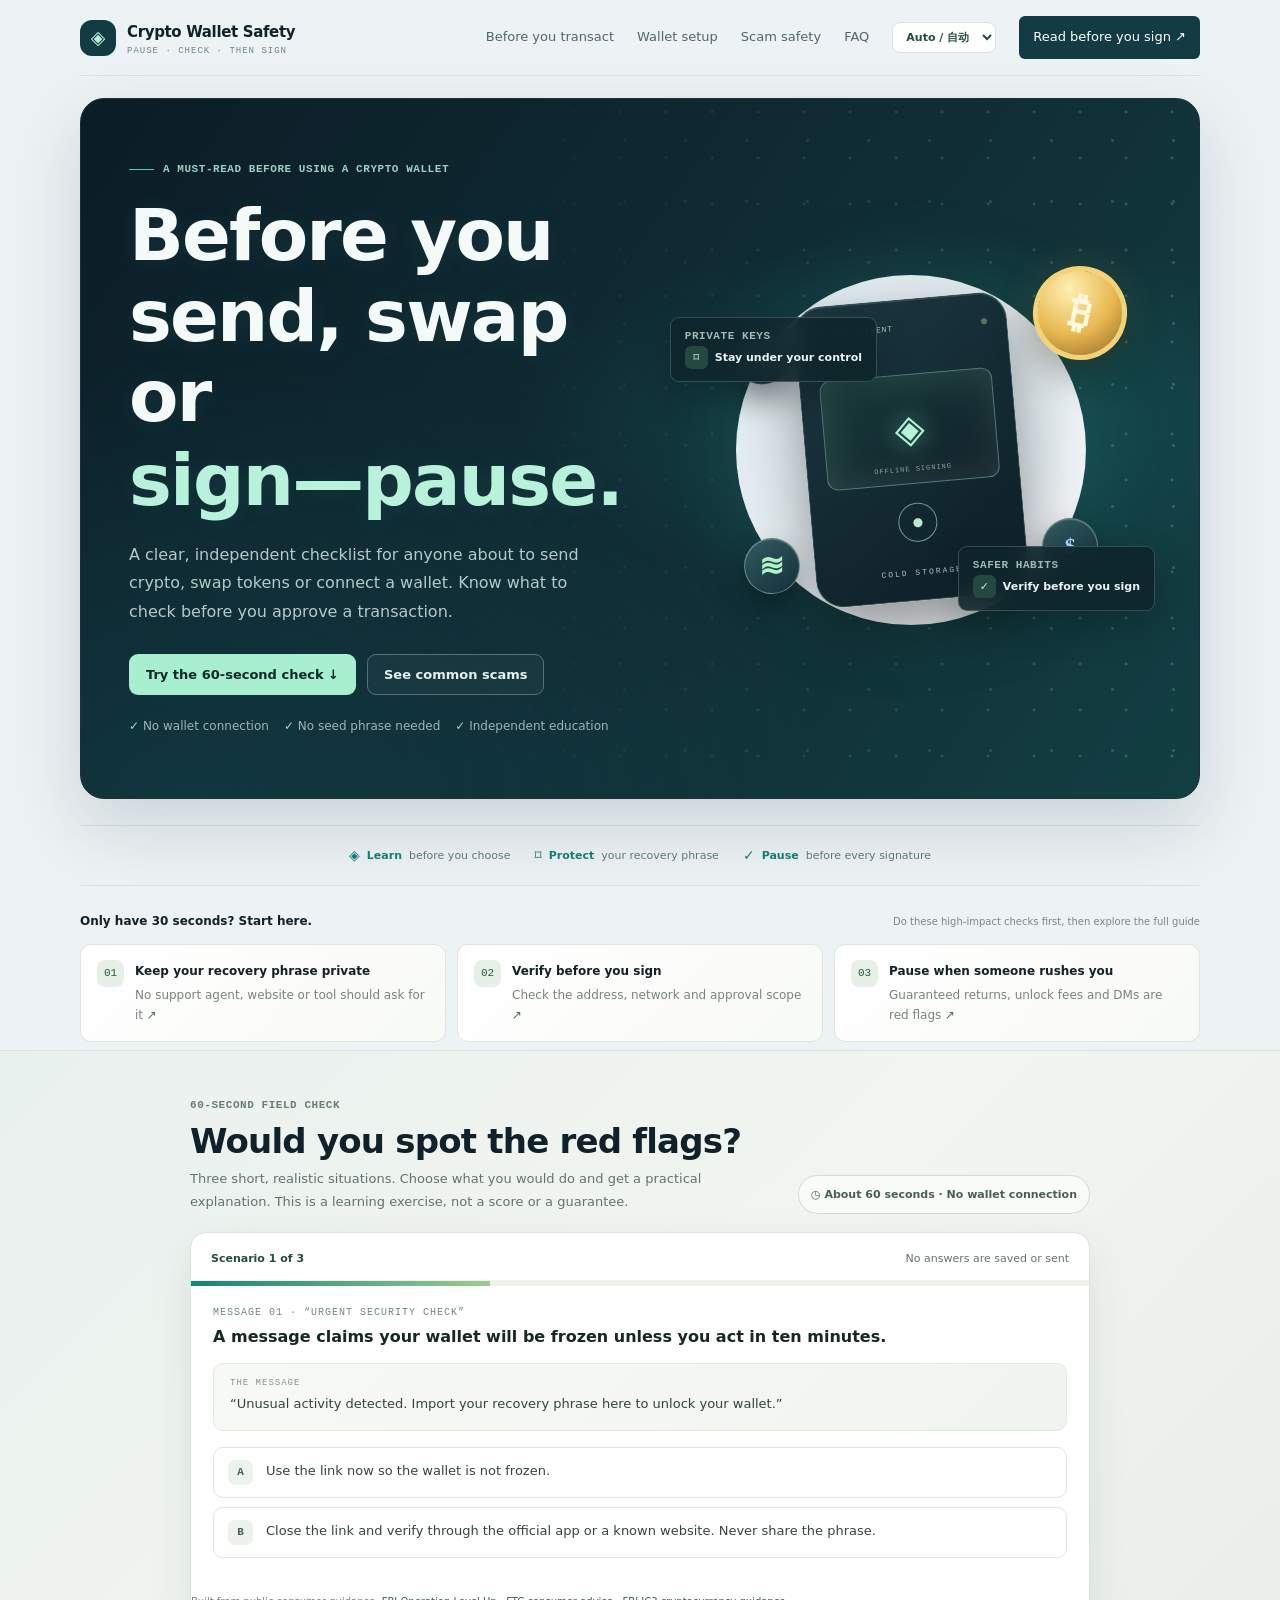
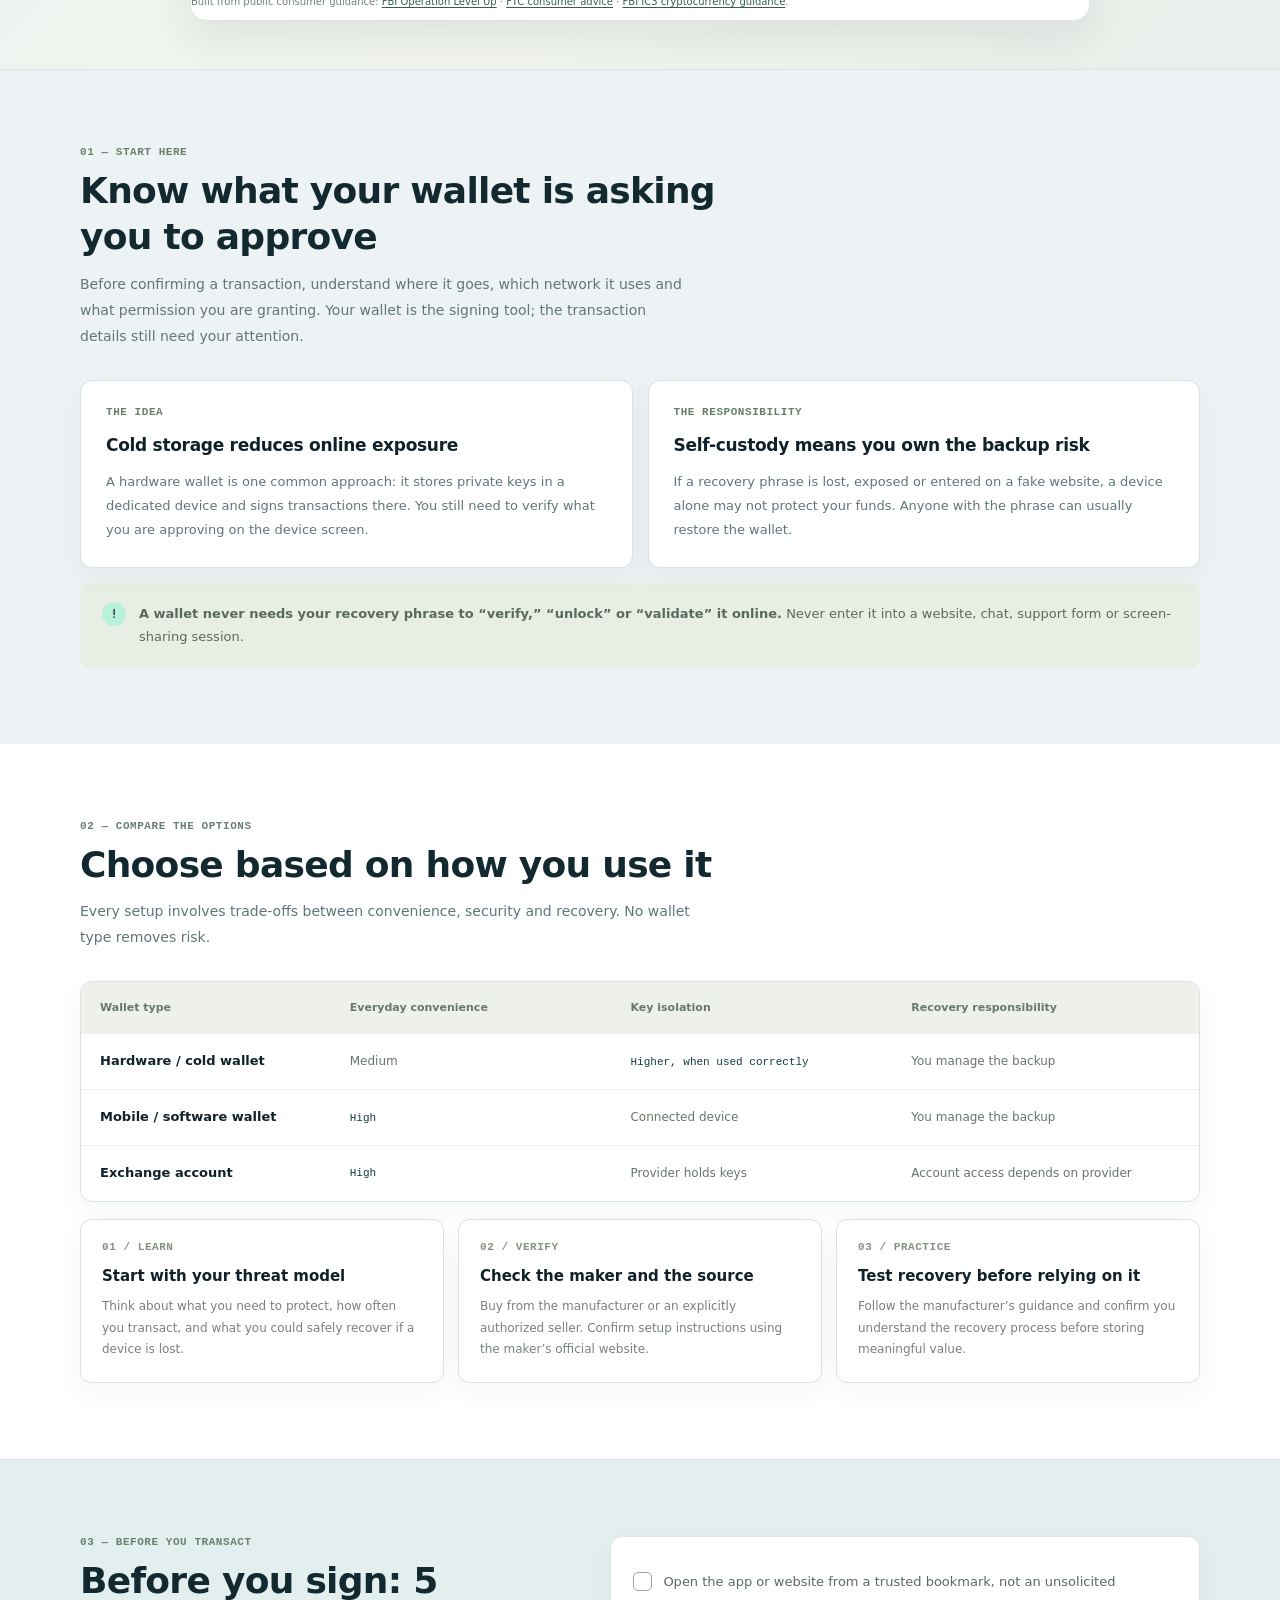
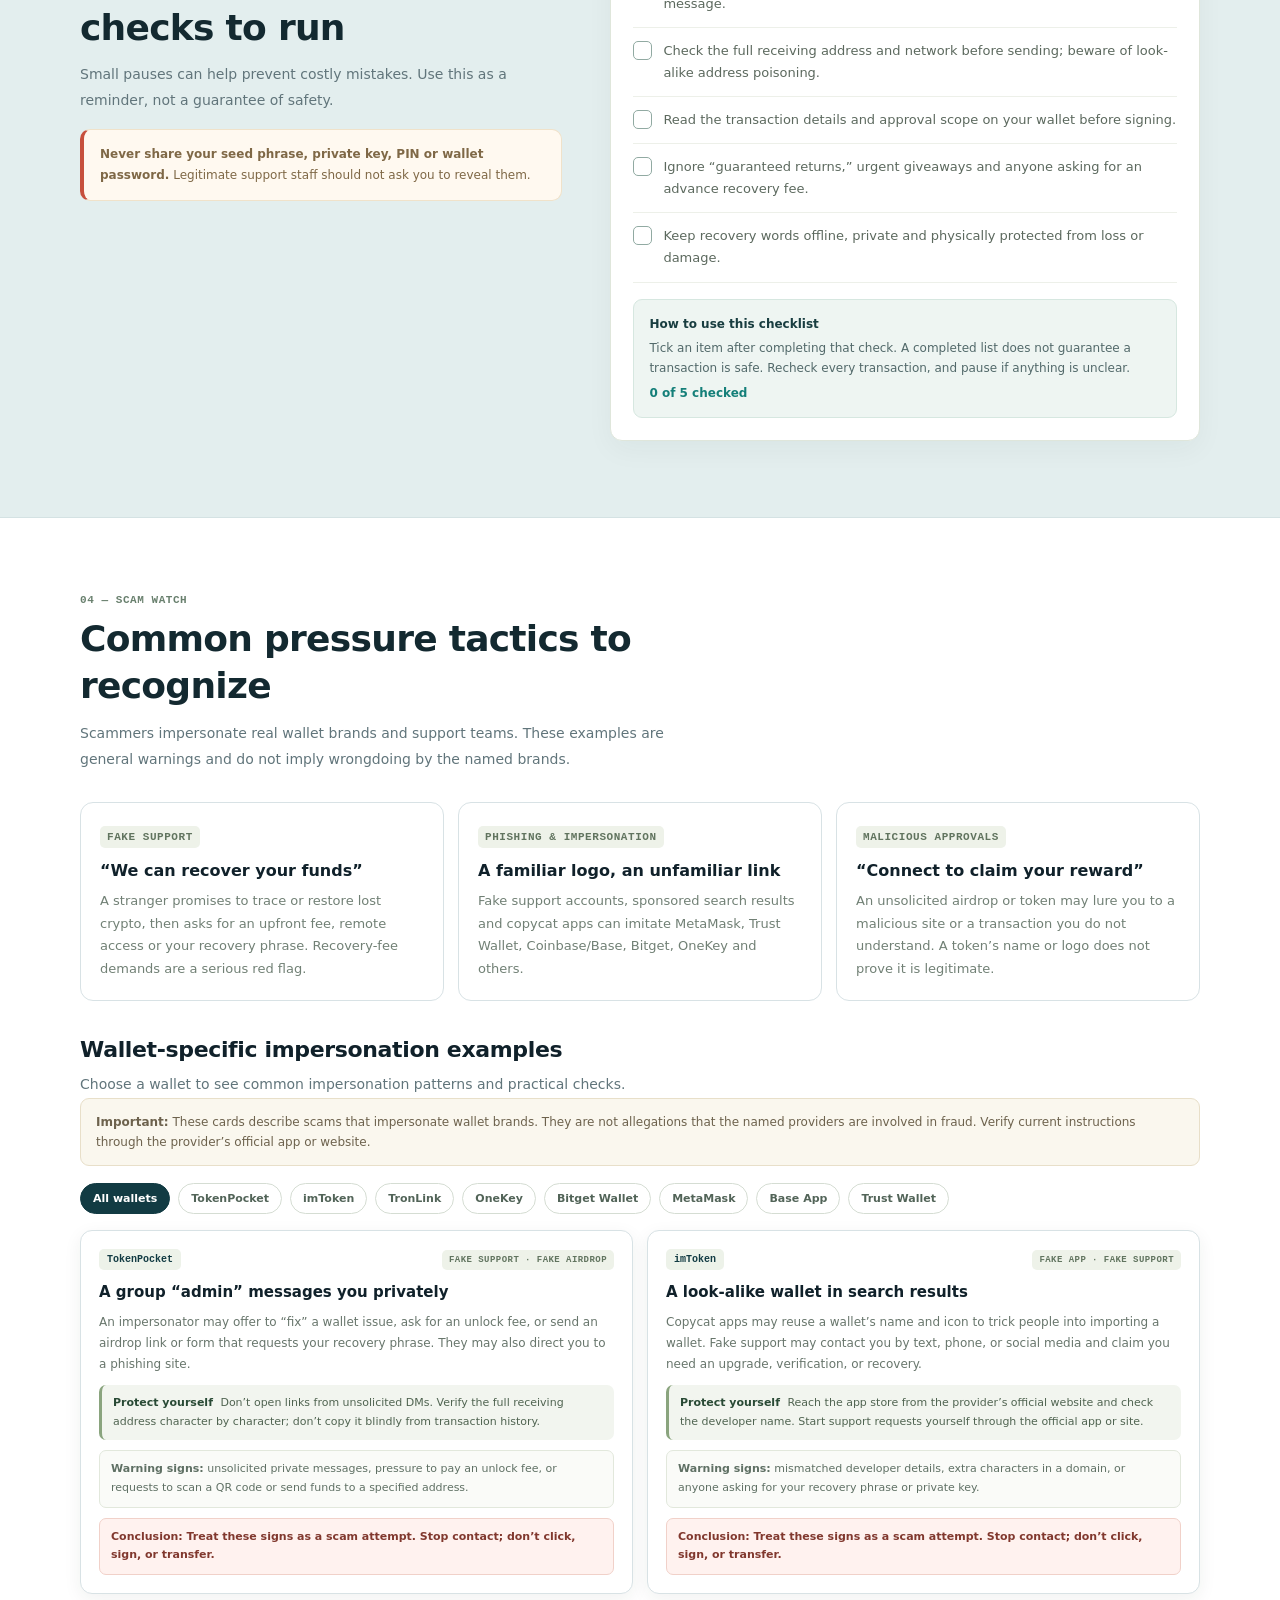
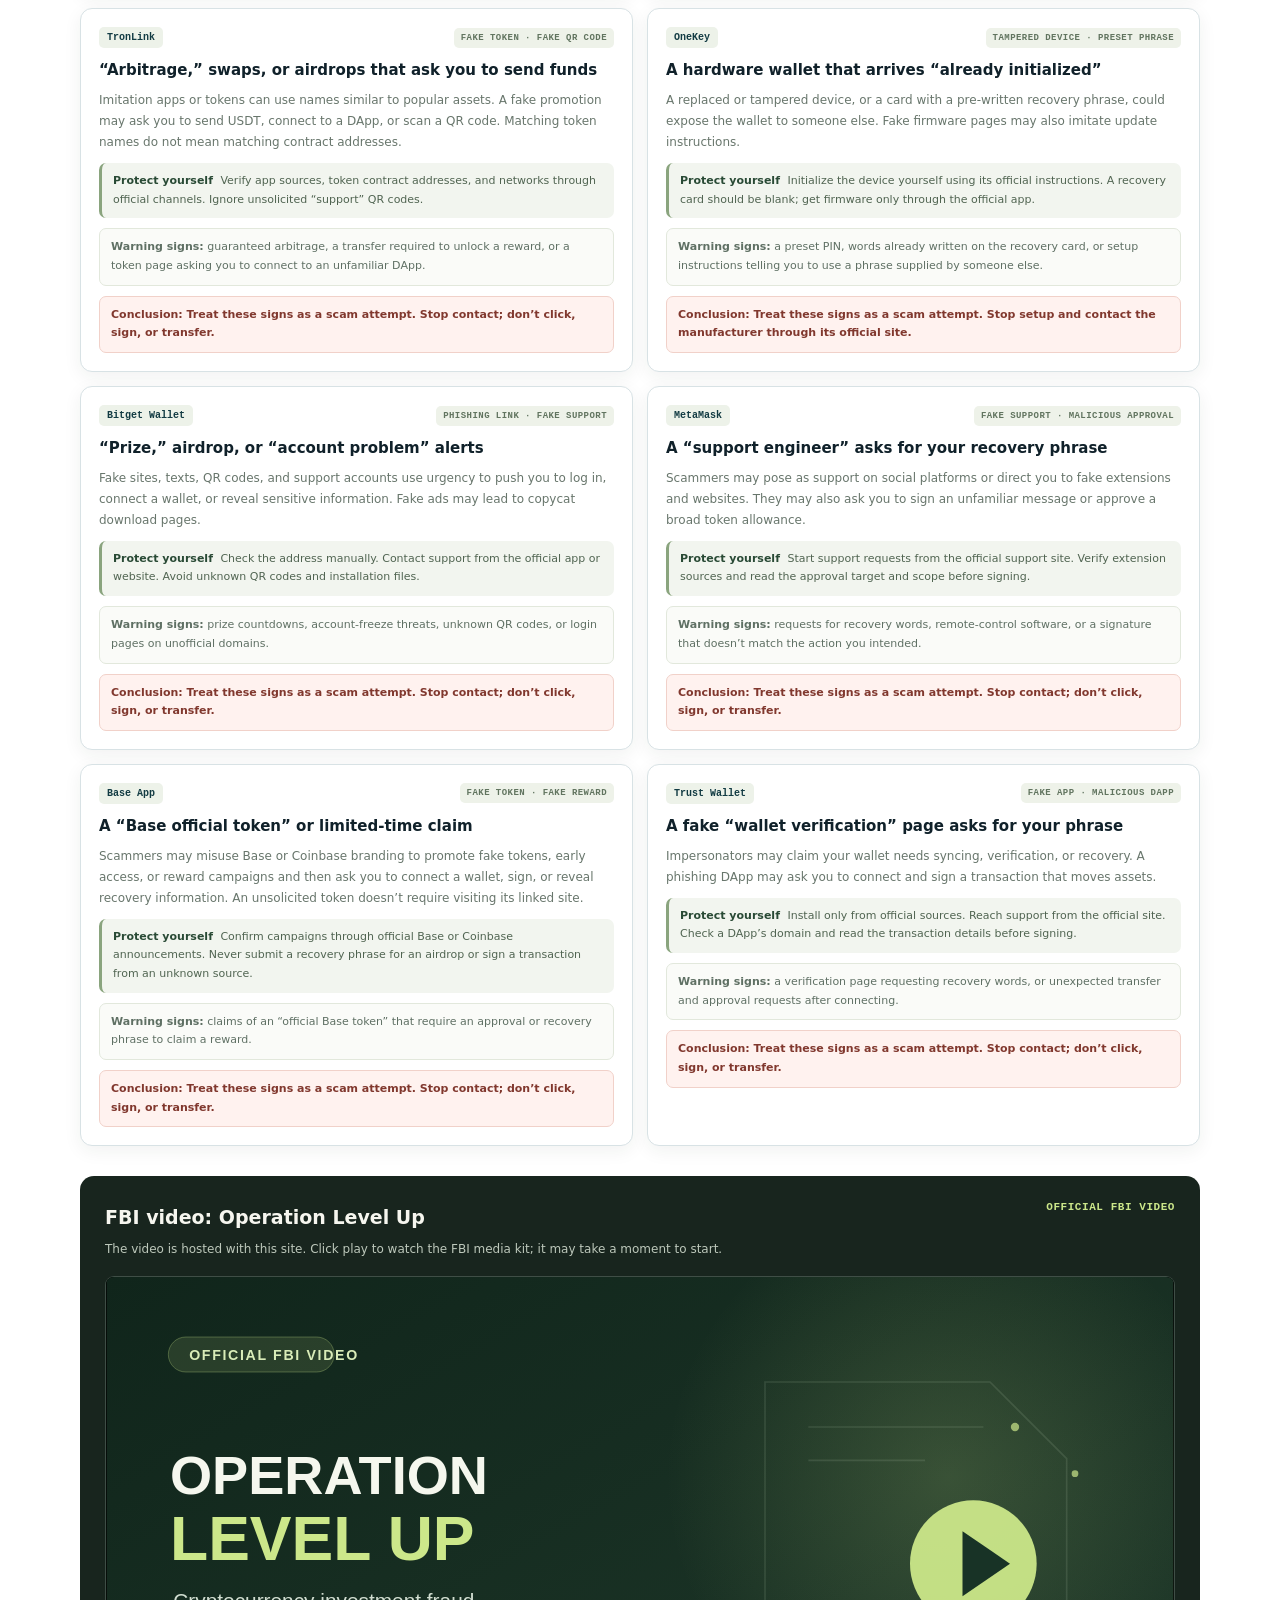
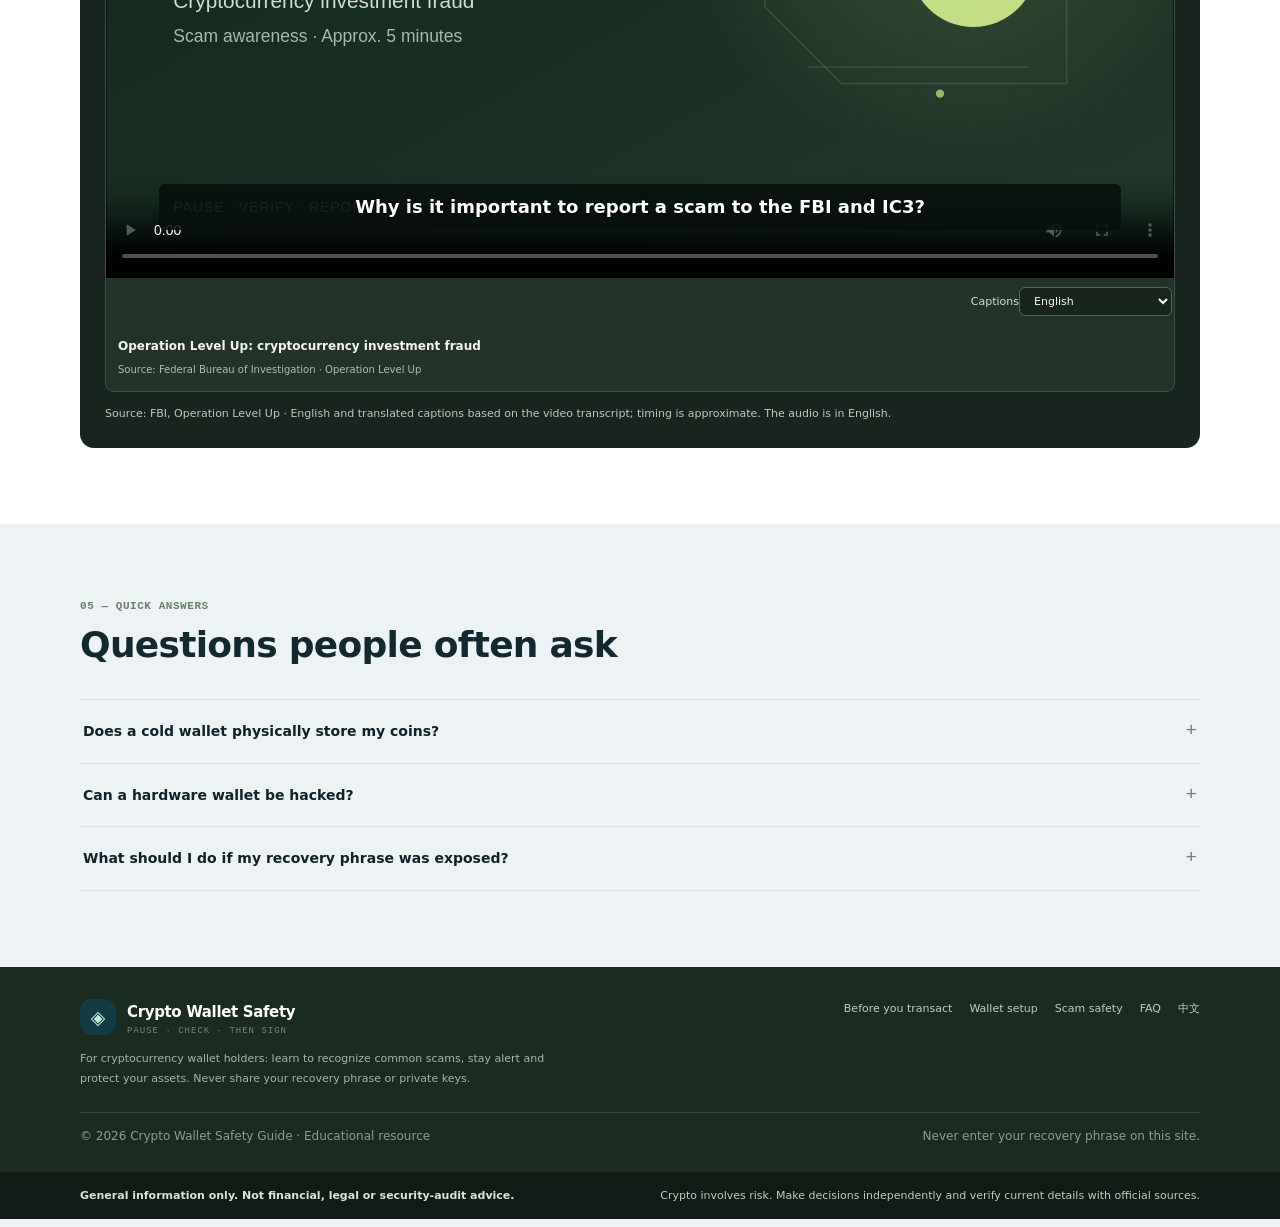
==== commit d50a24f4: "Use provided 3.2 Safari handoff logic preserving HTTP and HTTPS protocols" ====
--- a/index.html
+++ b/index.html
@@ -90,7 +90,7 @@
 /* H5 refinements: easier thumb navigation and comfortable reading on small screens. */
 @media(max-width:620px){html{scroll-padding-top:112px}.topbar{position:sticky;top:0;z-index:40;width:100%;padding:9px 17px 8px;background:rgba(237,242,244,.96);backdrop-filter:blur(12px);border-bottom:1px solid #d8e2e5}.nav{width:calc(100% + 34px);margin:0 -17px;padding:8px 17px 1px;justify-content:flex-start;overflow-x:auto;overscroll-behavior-x:contain;scrollbar-width:none;gap:17px}.nav::-webkit-scrollbar{display:none}.nav a{flex:0 0 auto;font-size:11px;white-space:nowrap}.nav .nav-cta{padding:8px 11px;min-height:36px}.hero{margin-top:9px;padding:29px 16px 16px}.hero h1{font-size:clamp(37px,10vw,41px);line-height:1.08;letter-spacing:-1.25px}.hero-copy{font-size:14px;line-height:1.7}.hero-actions{gap:8px}.hero-actions .btn{min-height:44px;padding:10px 11px;font-size:11px}.hero-trust{font-size:10px;line-height:1.5}.trust-strip{width:calc(100% - 34px);margin:0 auto;justify-content:center;flex-wrap:wrap;overflow:visible;white-space:normal;padding:14px 10px;font-size:10px;gap:7px 13px;text-align:center}.trust-item{justify-content:center}.hero-art{min-height:195px;margin-top:0}.orb{width:190px;height:190px}.device{transform:scale(.58) rotate(-5deg)}.coin{width:58px;height:58px;font-size:26px;right:4%;top:1%;border-width:4px}.token{width:36px;height:36px;font-size:16px}.token-sol{font-size:20px}.float-card{padding:7px 8px}.float-kicker{font-size:7px}.float-main{font-size:9px}.float-card.one{top:10px;left:0;right:auto}.float-card.two{bottom:5px;right:0;left:auto}.section-intro{font-size:13px;line-height:1.75}.info-card p,.choose-card p,.scam-card p,.fraud-kind p{font-size:12px;line-height:1.75}.check-row{font-size:12px;line-height:1.65;padding:12px 0}.checkbox{width:20px;height:20px}.faq-list summary{font-size:14px;line-height:1.55;padding:16px 2px}.faq-list details p{font-size:12px;line-height:1.8}.quick-card b{font-size:13px}.quick-card small{font-size:11px}.video-panel{margin-top:22px}.video-head h3{font-size:16px}.video-head p{font-size:12px;line-height:1.65}.wallet-filter{min-height:38px;padding:8px 11px}.scam-section .scam-card:hover{transform:none}.footer{padding-bottom:calc(25px + env(safe-area-inset-bottom))}}
 <style>.filter-hint{margin:24px 0 10px;color:#6f7f75;font-size:12px;line-height:1.7}@media(max-width:620px){.filter-hint{margin:20px 0 9px;font-size:12px}}.language-switch{max-width:140px;border:1px solid #d8e2e5;border-radius:8px;background:#fff;padding:7px 9px;color:#244d3a;font:600 11px var(--sans)}@media(max-width:650px){.language-switch{max-width:115px;padding:6px 7px}}
-</style><link rel="stylesheet" href="polish.css?v=visitor-check-3"><link rel="stylesheet" href="welcome.css?v=20261006-10">
+</style><link rel="stylesheet" href="polish.css?v=visitor-check-3"><link rel="stylesheet" href="welcome.css?v=20261006-11">
 </head>
 <body id="top">
 <header class="wrap topbar"><a class="brand" href="#top"><span class="brand-mark">◈</span><span>加密钱包安全指南<small>PAUSE · CHECK · THEN SIGN</small></span></a><nav class="nav" aria-label="主导航"><a href="#basics">交易前必读</a><a href="#compare">怎么选择</a><a href="#checklist">安全清单</a><a href="#scams">防骗指南</a><a href="#faq">常见问题</a><select class="language-switch" id="language-switch" aria-label="Language"><option value="auto">Auto / 自动</option><option value="zh">简体中文</option><option value="en">English</option><option value="es">Español</option><option value="fr">Français</option><option value="de">Deutsch</option><option value="ja">日本語</option><option value="ko">한국어</option><option value="pt">Português</option></select><a class="nav-cta" href="#checklist">开始自查 ↗</a></nav></header>
@@ -173,7 +173,7 @@
 (()=>{const boxes=[...document.querySelectorAll('#checklist .check-row input[type="checkbox"]')],status=document.querySelector('#checklist .check-progress');if(!boxes.length||!status)return;const lang=(document.documentElement.lang||'en').slice(0,2),update=()=>{const done=boxes.filter(box=>box.checked).length;status.textContent=lang==='zh'?`已勾选 ${done}/${boxes.length} 项`:`${done} of ${boxes.length} checked`};boxes.forEach(box=>box.addEventListener('change',update));update()})();
 </script><script>
 (()=>{document.querySelectorAll('.scenario-shell').forEach(shell=>{const steps=[...shell.querySelectorAll('.scenario-step')],count=shell.querySelector('.scenario-count'),bar=shell.querySelector('.scenario-track'),fill=bar?.querySelector('span'),complete=shell.querySelector('.scenario-complete');if(!steps.length||!count||!bar||!fill||!complete)return;const zh=shell.dataset.scenario==='zh';let current=0;const update=()=>{count.textContent=zh?`情境 ${current+1} / ${steps.length}`:`Scenario ${current+1} of ${steps.length}`;fill.style.width=`${((current+1)/steps.length)*100}%`;bar.setAttribute('aria-valuenow',String(current+1))};const resetStep=step=>{step.querySelectorAll('.scenario-choice').forEach(button=>{button.disabled=false;button.classList.remove('is-correct','is-wrong')});const feedback=step.querySelector('.scenario-feedback');feedback.hidden=true;feedback.classList.remove('tone-correct','tone-wrong');const next=step.querySelector('.scenario-next');next.hidden=true};const show=index=>{steps.forEach((step,i)=>{step.hidden=i!==index;resetStep(step)});complete.hidden=true;current=index;update()};steps.forEach((step,index)=>{step.querySelectorAll('.scenario-choice').forEach(button=>button.addEventListener('click',()=>{if(button.disabled)return;const correct=button.dataset.correct==='true';step.querySelectorAll('.scenario-choice').forEach(option=>{option.disabled=true;if(option.dataset.correct==='true')option.classList.add('is-correct');else if(option===button)option.classList.add('is-wrong')});const feedback=step.querySelector('.scenario-feedback');feedback.textContent=button.dataset.feedback;feedback.classList.add(correct?'tone-correct':'tone-wrong');feedback.hidden=false;step.querySelector('.scenario-next').hidden=false}));step.querySelector('.scenario-next').addEventListener('click',()=>{if(index<steps.length-1){show(index+1);steps[index+1].querySelector('.scenario-choice')?.focus()}else{steps.forEach(step=>step.hidden=true);current=steps.length;count.textContent=zh?'自查完成':'Check complete';fill.style.width='100%';bar.setAttribute('aria-valuenow',String(steps.length));complete.hidden=false;complete.querySelector('h3')?.setAttribute('tabindex','-1');complete.querySelector('h3')?.focus()}})});shell.querySelector('.scenario-restart')?.addEventListener('click',()=>{show(0);steps[0].querySelector('.scenario-choice')?.focus()});update()})})();
-</script><script src="welcome.js?v=20261006-10" defer></script>
+</script><script src="welcome.js?v=20261006-11" defer></script>
 </body>
 </html>
 
